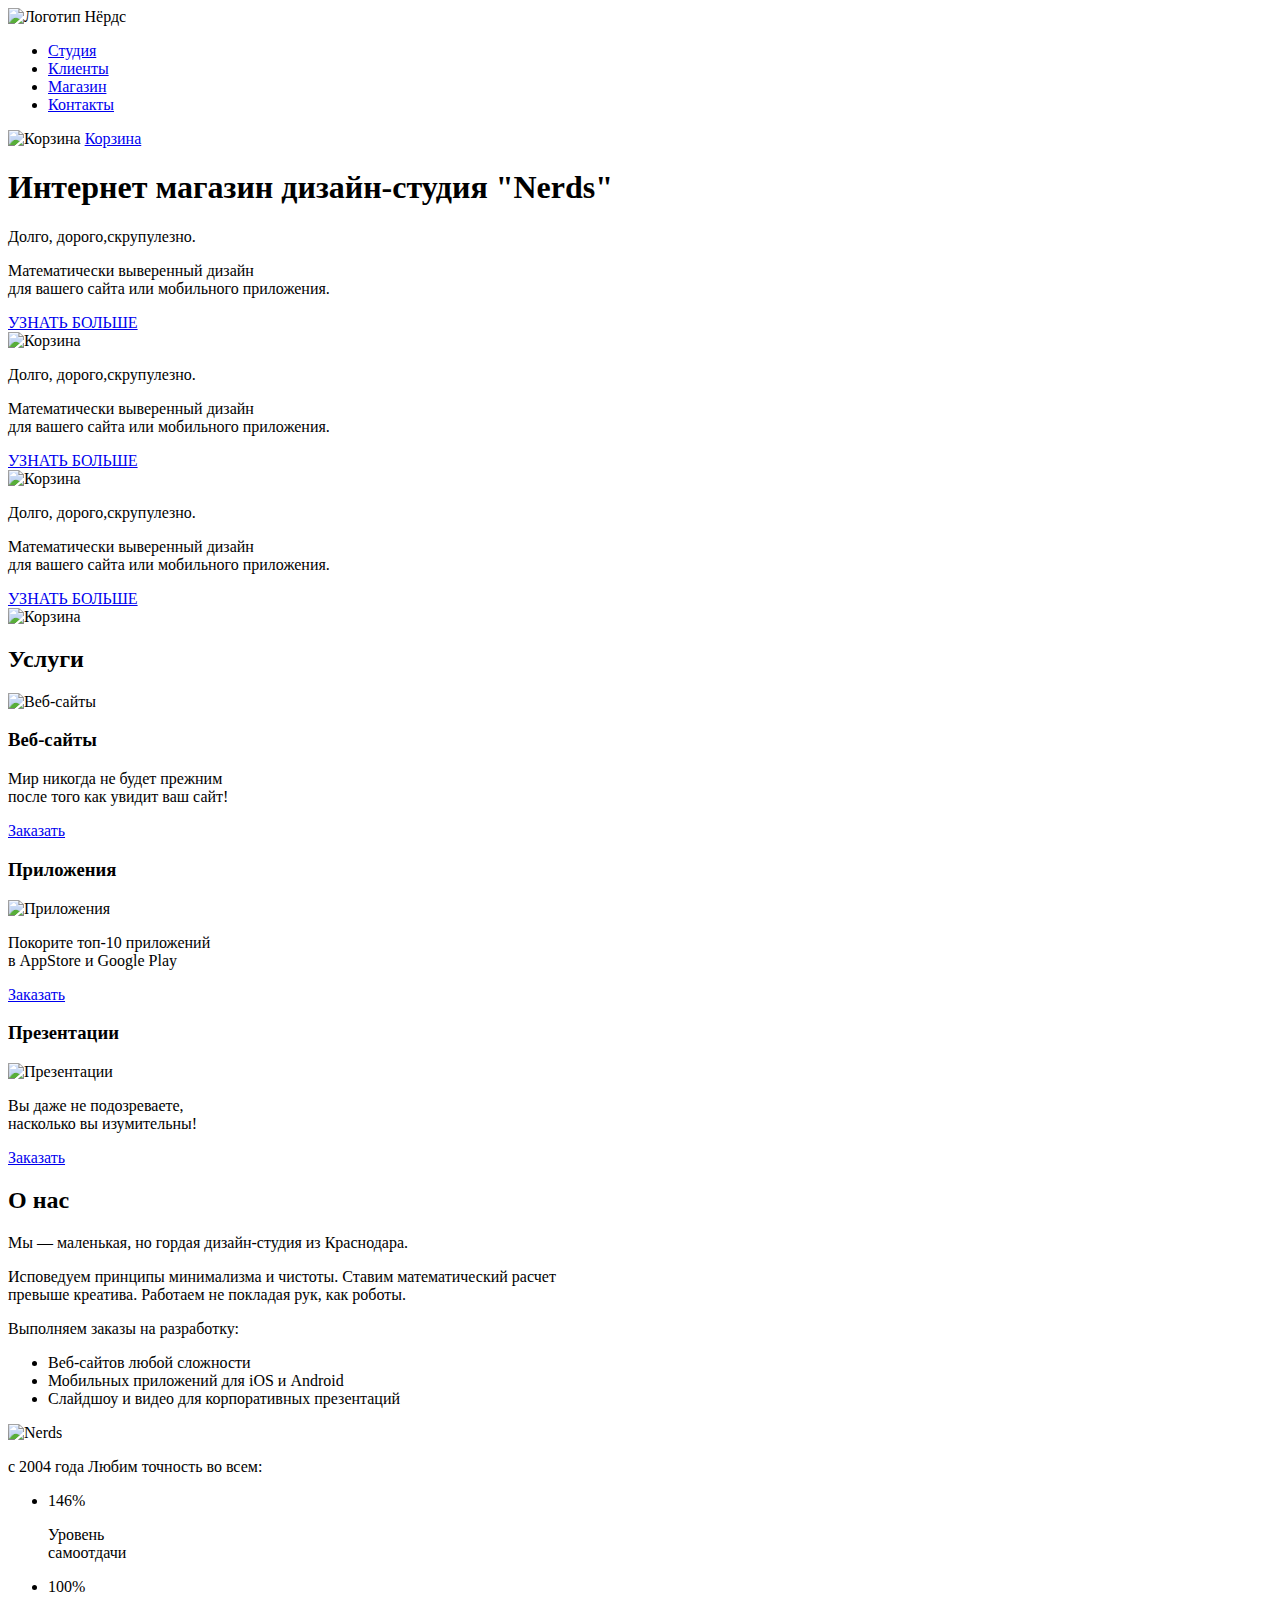
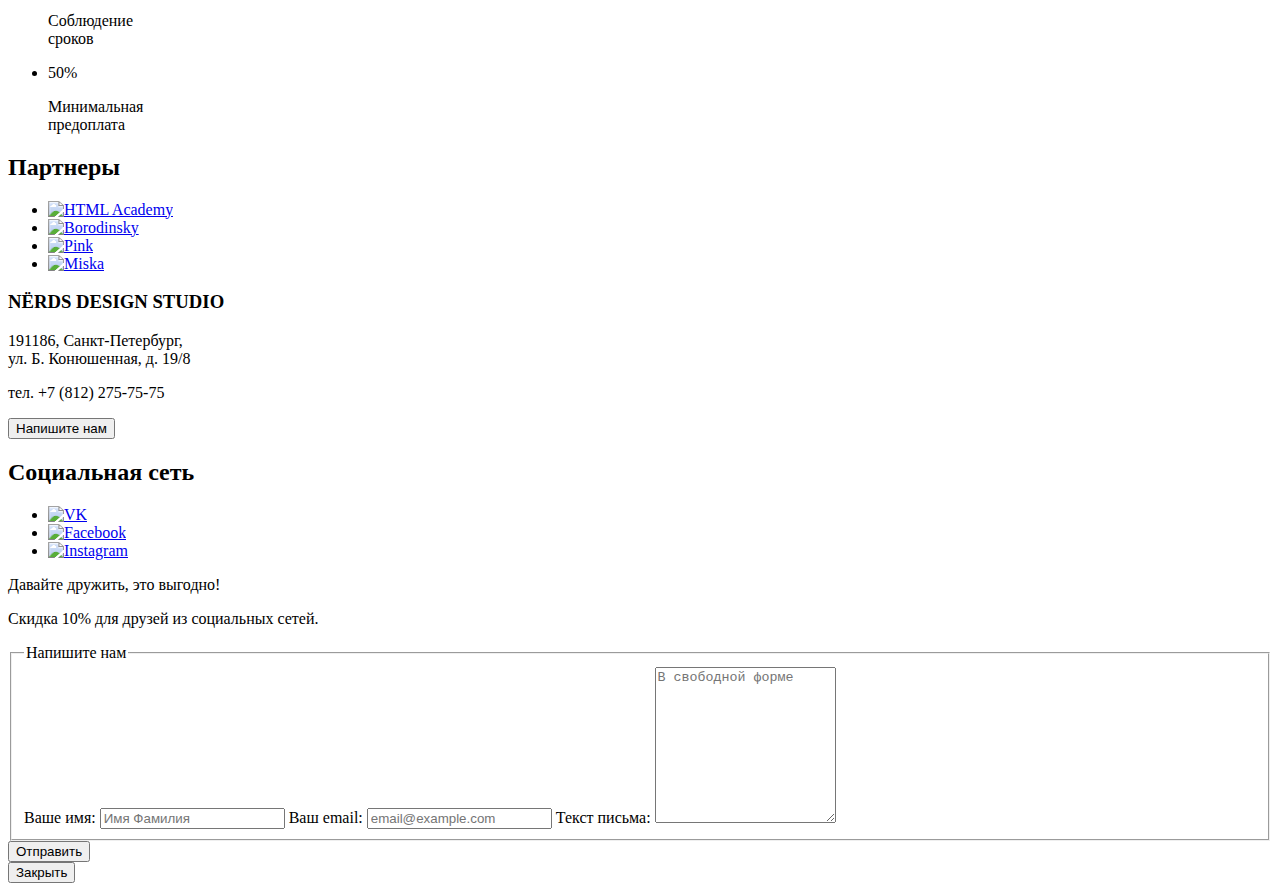
==== index.html @ 69286cb8 "Update index.html" ====
<!DOCTYPE html>
<html lang="ru">
  <head>
    <meta charset="utf-8" />
    <link rel="stylesheet" href="css/normalize.css">
    <link rel="stylesheet" href="css/style.css">
    <link rel="icon" href="favicon.ico">
    <link rel="manifest" href="manifest.webmanifest">
 
    
    <title>HTML Academy: Нёрдс</title>
  </head>
  <body>
    <header class="main-header">
      <nav class="main-header-nav">
        <a class="main-header-logo">
          <img src="img/logo/nerds-logo.svg"  width="160"  height="65"  alt="Логотип Нёрдс" />
        </a>
        <ul class="list-navigation">
          <li class="item-navigation">
            <a  href="#">Студия</a>
          </li>
          <li class="item-navigation">
            <a  href="#">Клиенты</a>
          </li>
          <li class="item-navigation">
            <a  href="catalog.html">Магазин</a>
          </li> 
          <li class="item-navigation">
            <a  href="#">Контакты</a>
          </li>
        </ul>
        <div  class="basket-container">
          <img src="img/icon/cart-icon.svg"   width="15"  height="11"  alt="Корзина" />
          <a href="#" class="link-basket">Корзина</a>
        </div>
      </nav>
    </header>
    <main class="main-container">
      <h1 class="header-hidden">Интернет магазин дизайн-студия "Nerds"</h1>
      <div  class="slideshow-container">
        <div class="slide1">
        <article class="article">
          <p class="text-title">Долго, дорого,скрупулезно.</p>
          <p class="text">
            Математически выверенный дизайн <br />для вашего сайта или мобильного
            приложения.
          </p>
          <a href="#" class="button">УЗНАТЬ БОЛЬШЕ</a>
        </article>
        <div>
          <img src="img/photo/nerds-index-slide1.png"   width="760"  height="431"  alt="Корзина" />
        </div>
      </div>
      <div class="slide2">
        <article class="article">
          <p class="text-title">Долго, дорого,скрупулезно.</p>
          <p class="text">
            Математически выверенный дизайн <br />для вашего сайта или мобильного
            приложения.
          </p>
          <a href="#" class="button">УЗНАТЬ БОЛЬШЕ</a>
        </article>
        <div>
          <img src="img/photo/nerds-index-slide1.png"   width="760"  height="431"  alt="Корзина" />
        </div>
      </div>
      <div class="slide3">
        <article class="article">
          <p class="text-title">Долго, дорого,скрупулезно.</p>
          <p class="text">
            Математически выверенный дизайн <br />для вашего сайта или мобильного
            приложения.
          </p>
          <a href="#" class="button">УЗНАТЬ БОЛЬШЕ</a>
        </article>
        <div>
          <img src="img/photo/nerds-index-slide1.png"   width="760"  height="431"  alt="Корзина" />
        </div>
      </div>
      </div>
  
      <section  class="services-section">
        <h2  class="header-hidden">Услуги</h2>
        <article  class="services-article">
          <img src="img/photo/illustration-1.png"   width="300"  height="146"  alt="Веб-сайты"/>
          <h3  class="services-header">Веб-сайты</h3>
          <p  class="services-slogan">
            Мир никогда не будет прежним <br />
            после того как увидит ваш сайт!
          </p>
          <a  href="#" class="button">Заказать</a>
        </article>
        <article  class="services-article">
          <h3 class="services-header" >Приложения</h3>
          <img src="img/photo/illustration-2.png"   width="300"  height="146"  alt="Приложения"/>
          <p class="services-slogan">
            Покорите топ-10 приложений <br />
            в AppStore и Google Play
          </p>
          <a href="#" class="button">Заказать</a>
        </article>
        <article  class="services-article">
          <h3 class="services-header">Презентации</h3>
          <img src="img/photo/illustration-3.png"   width="300"  height="146"  alt="Презентации"/>
          <p class="services-slogan">
            Вы даже не подозреваете, <br />
            насколько вы изумительны!
          </p>
          <a href="#" class="button">Заказать</a>
        </article>
      </section>

      <section class="benefits-section">
        <h2 class="header-hidden" >О нас</h2>
        <div class="desc-benefits">
          <p class="text">Мы — маленькая, но гордая дизайн-студия из Краснодара.</p>
          <p class="text">
            Исповедуем принципы минимализма и чистоты. Ставим математический
            расчет <br />
            превыше креатива. Работаем не покладая рук, как роботы.
          </p>
        </div>

        <div class="orders">
          <p class="text">Выполняем заказы на разработку:</p>
          <ul class="list-orders">
            <li class="orders-item">Веб-сайтов любой сложности</li>
            <li class="orders-item">Мобильных приложений для iOS и Android</li>
            <li class="orders-item">Слайдшоу и видео для корпоративных презентаций</li>
          </ul>
        </div>

        <div class="container-benefits">
          <img src="img/photo/nerds-illustration1.png"   width="360"  height="208"  alt="Nerds" />
          <p>с 2004 года Любим точность во всем:</p>
          <ul class="list-benefits">
            <li class="benefits-item">
              <p class="percent">146%</p>
              <p class="desc-percent">
                Уровень <br />
                самоотдачи
              </p>
            </li>
            <li  class="benefits-item">
              <p  class="percent">100%</p>
              <p class="desc-percent">
                Соблюдение <br />
                сроков
              </p>
            </li>
            <li  class="benefits-item">
              <p  class="percent">50%</p>
              <p  class="desc-percent">
                Минимальная <br />
                предоплата
              </p>
            </li>
          </ul>
        </div>
      </section>

      <section class="partners-section">
        <h2 class="header-hidden">Партнеры</h2>
        <ul class="partners-list">
          <li class="partners-item">
            <a href="https://htmlacademy.ru/intensive/htmlcss">
              <img
                src="img/logo/Group5.svg"  width="199"  height="68" 
                alt="HTML Academy"
              />
            </a>
          </li>
          <li class="partners-item">
            <a href="https://htmlacademy.ru/intensive/htmlcss">
              <img   src="img/logo/logo-2.svg"  width="209"  height="90"  alt="Borodinsky" />
            </a>
          </li>
          <li class="partners-item"> 
            <a href="https://htmlacademy.ru/intensive/htmlcss">
              <img src="img/logo/logo-3.svg"  width="185"  height="52"  alt="Pink" />
            </a>
          </li>
          <li class="partners-item">
            <a href="https://htmlacademy.ru/intensive/htmlcss">
              <img src="img/logo/logo-4.svg"  width="173"  height="84"  alt="Miska" />
            </a>
          </li>
        </ul>
      </section>
    </main>

    <footer class="main-footer">
      <section class="section-map">
      <article class="address-article">
        <h3 class="address-header">NЁRDS DESIGN STUDIO</h3>
        <p class="address-text">
          191186, Санкт-Петербург,<br />
          ул. Б. Конюшенная, д. 19/8
        </p>
        <p class="contact">тел. +7 (812) 275-75-75</p>
        <button type="button" class="button">Напишите нам</button>
      </article>
    </section>
      <div class="social-container">
        <h2 class="header-hidden">Социальная сеть</h2>
        <ul class="social-list">
          <li class="social-item">
            <a href="https://vk.com/" target="_blank">
              <img src="img/icon/vk-icon.svg"  width="26"  height="15"  alt="VK" />
            </a>
          </li>
          <li class="social-item">
            <a href="https://www.facebook.com/" target="_blank">
              <img src="img/icon/fb-icon.svg"  width="12"  height="22" alt="Facebook" />
            </a>
          </li>
          <li class="social-item">
            <a href="https://www.instagram.com/" target="_blank">
              <img src="img/icon/insta-icon.svg"  width="21"  height="21" alt="Instagram" />
            </a>
          </li>
        </ul>
      </div>
      <div>
        <p class="text">Давайте дружить, это выгодно!</p>
        <p class="text">Скидка 10% для друзей из социальных сетей.</p>
      </div>
    </footer>

    <section class="modal">
    <form class="form-feedback" action="https://echo.htmlacademy.ru/" method="POST"  >
      <fieldset>
        <legend class="legend">Напишите нам</legend>
        <label for="fullname" class="feedback-label">Ваше имя:</label>
        <input
          class="feedback-input"
          type="text"
          name="fullname"
          id="fullname"
          placeholder="Имя Фамилия"
        />
        <label for="email" class="feedback-label">Ваш email:</label>
        <input
          class="feedback-input"
          type="text"
          name="email"
          id="email"
          placeholder="email@example.com "
        />
        <label for="message" class="feedback-label">Текст письма:</label>
        <textarea
          name="message"
          rows="10"
          id="message"
          placeholder="В свободной форме"
        ></textarea>
      </fieldset>
      <button type="submit" class="button">Отправить</button>
    </form>
    <button type="button" class="modal-close">Закрыть</button>
  </section>
  
  </body>
</html>
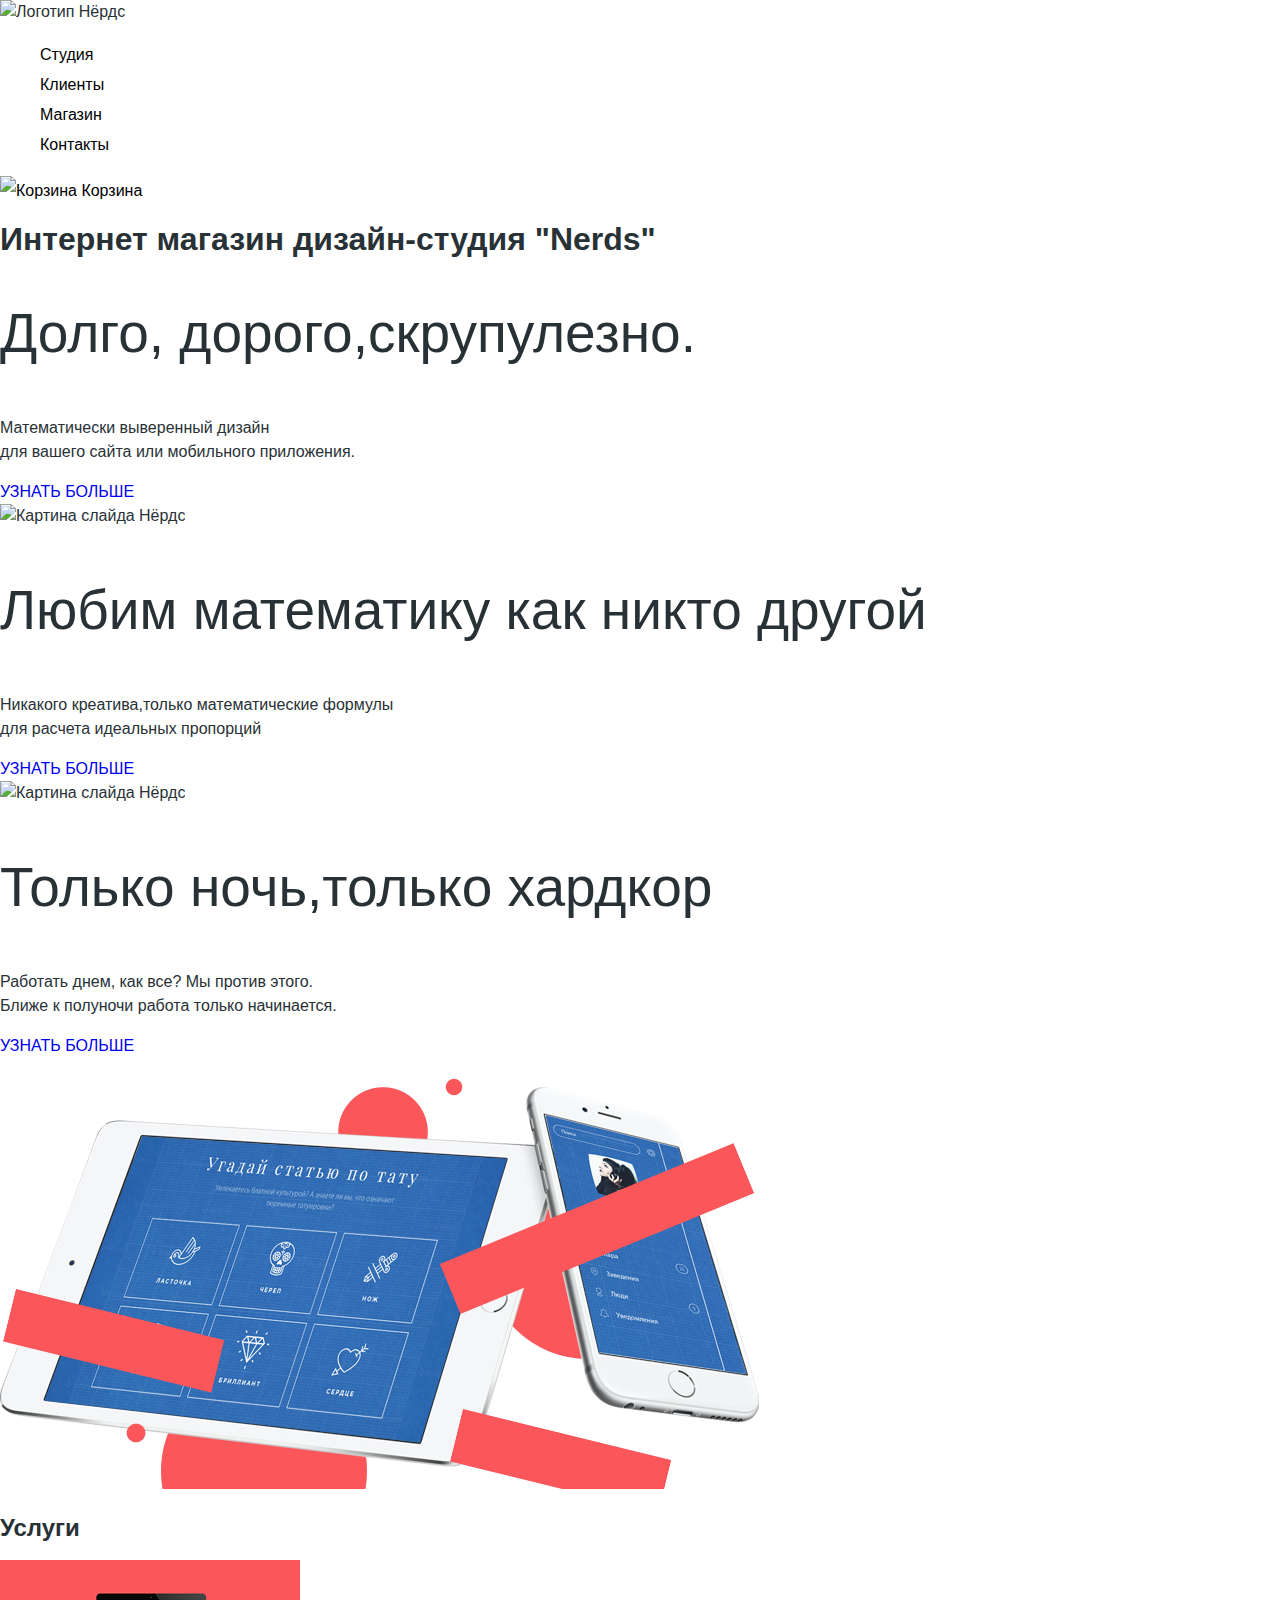
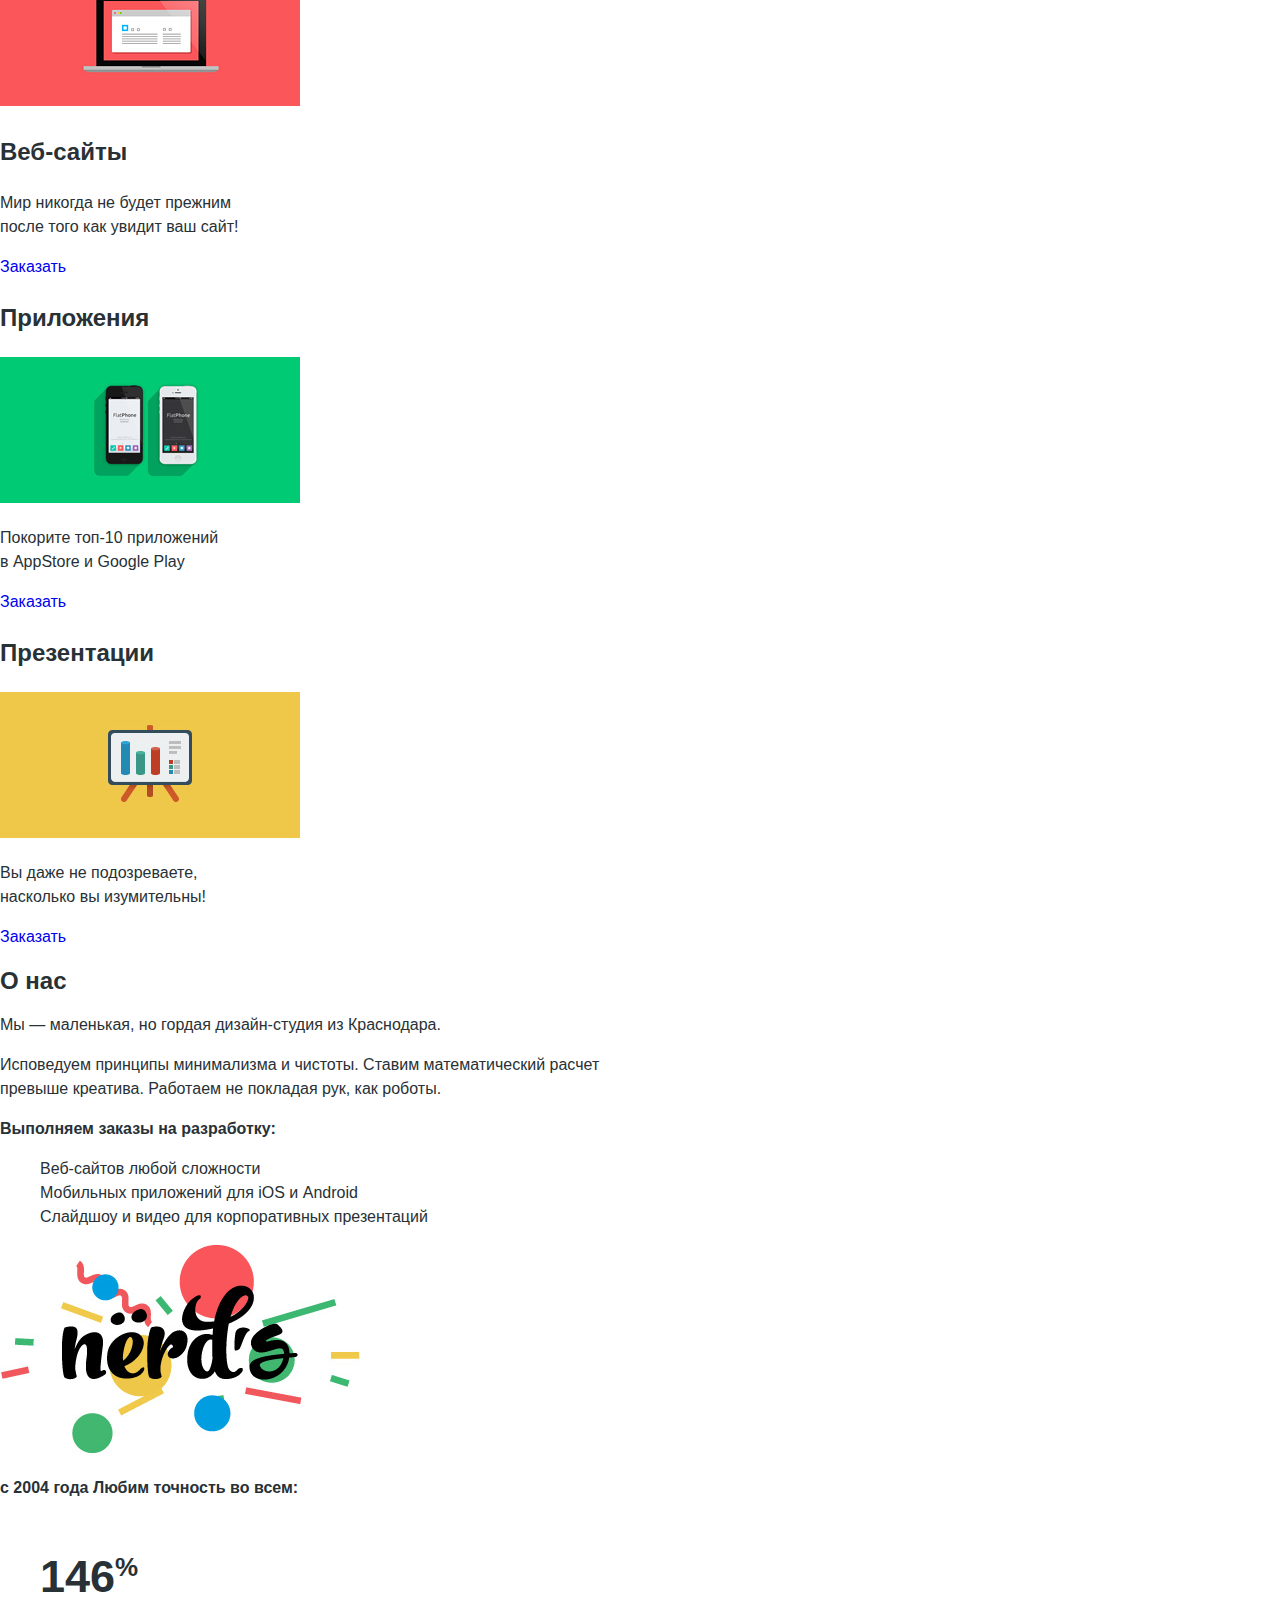
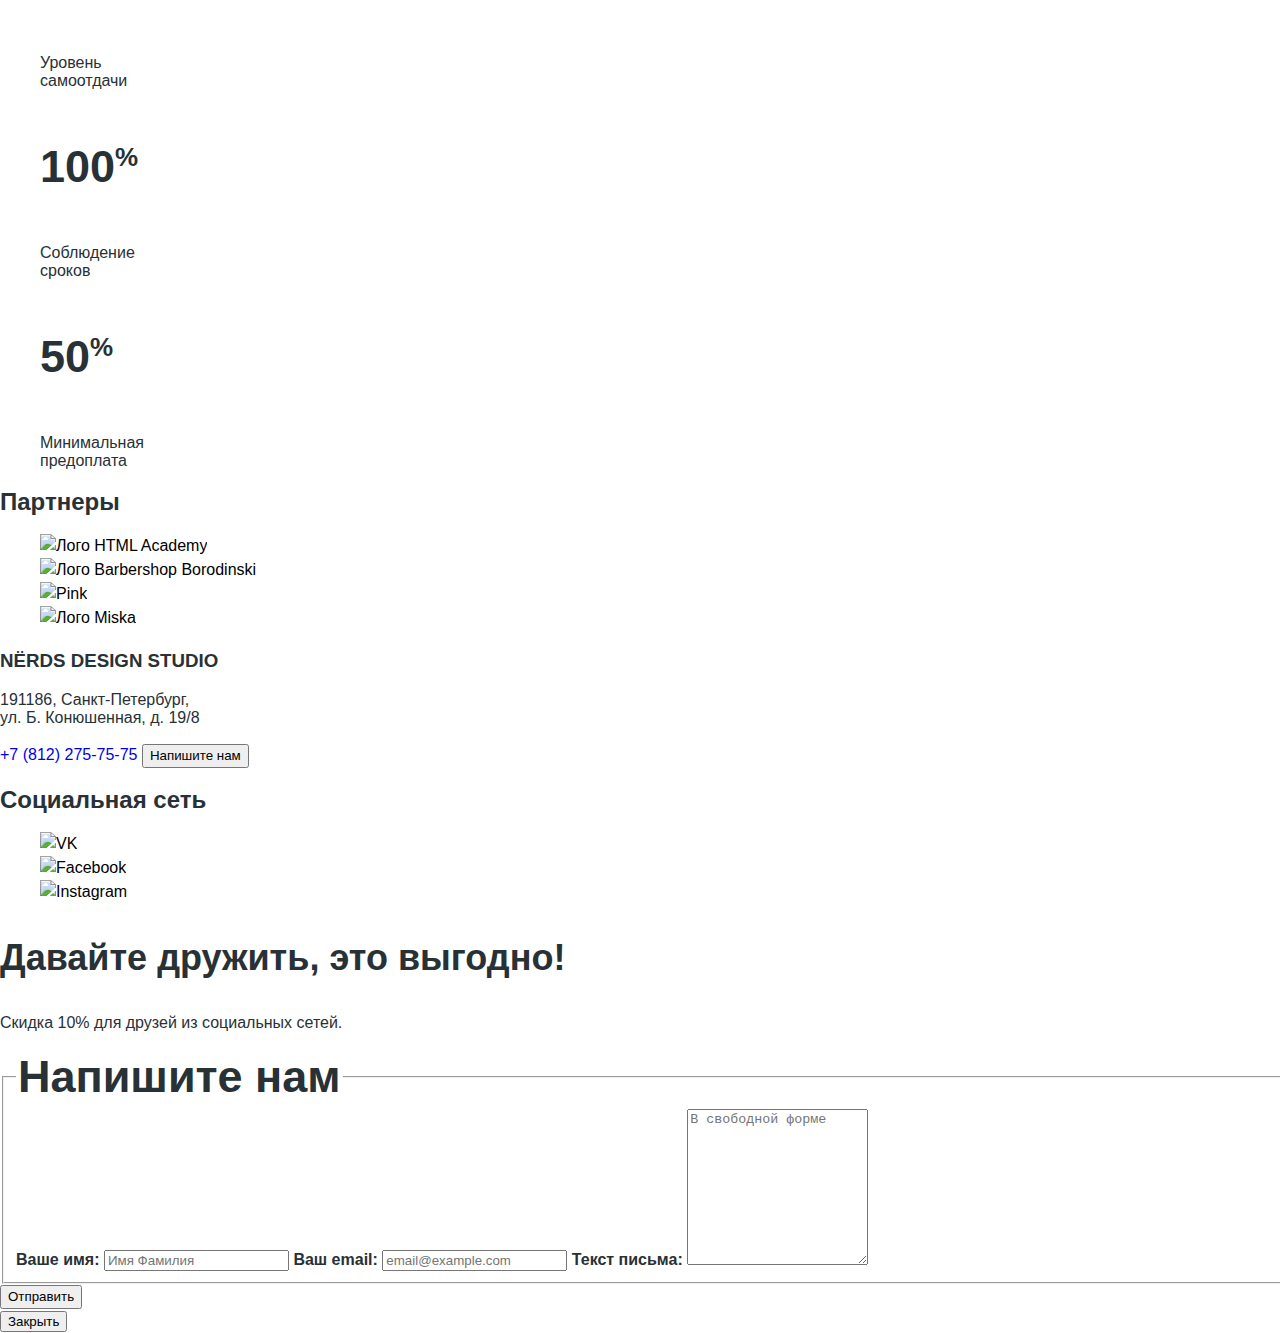
==== commit 3fd6757e: "Graphics of all page" ====
--- a/index.html
+++ b/index.html
@@ -1,120 +1,161 @@
 <!DOCTYPE html>
-<html lang="ru">
+<html class="page" lang="ru">
   <head>
     <meta charset="utf-8" />
-    <link rel="stylesheet" href="css/normalize.css">
-    <link rel="stylesheet" href="css/style.css">
-    <link rel="icon" href="favicon.ico">
-    <link rel="manifest" href="manifest.webmanifest">
- 
-    
+    <link rel="stylesheet" href="css/normalize.css" />
+    <link rel="stylesheet" href="css/style.css" />
+    <link rel="icon" href="favicon.ico" />
+    <link rel="manifest" href="manifest.webmanifest" />
     <title>HTML Academy: Нёрдс</title>
   </head>
-  <body>
+  <body class="page-body">
     <header class="main-header">
       <nav class="main-header-nav">
         <a class="main-header-logo">
-          <img src="img/logo/nerds-logo.svg"  width="160"  height="65"  alt="Логотип Нёрдс" />
+          <img
+            src="img/logo/nerds-logo.svg"
+            width="160"
+            height="65"
+            alt="Логотип Нёрдс"
+          />
         </a>
         <ul class="list-navigation">
           <li class="item-navigation">
-            <a  href="#">Студия</a>
+            <a href="#">Студия</a>
           </li>
           <li class="item-navigation">
-            <a  href="#">Клиенты</a>
+            <a href="#">Клиенты</a>
           </li>
           <li class="item-navigation">
-            <a  href="catalog.html">Магазин</a>
-          </li> 
+            <a href="catalog.html">Магазин</a>
+          </li>
           <li class="item-navigation">
-            <a  href="#">Контакты</a>
+            <a href="#">Контакты</a>
           </li>
         </ul>
-        <div  class="basket-container">
-          <img src="img/icon/cart-icon.svg"   width="15"  height="11"  alt="Корзина" />
-          <a href="#" class="link-basket">Корзина</a>
-        </div>
+
+        <a class="link-cart" href="#">
+          <img
+            src="img/icon/cart-icon.svg"
+            width="15"
+            height="11"
+            alt="Корзина"
+          />
+          Корзина
+        </a>
       </nav>
     </header>
     <main class="main-container">
-      <h1 class="header-hidden">Интернет магазин дизайн-студия "Nerds"</h1>
-      <div  class="slideshow-container">
-        <div class="slide1">
-        <article class="article">
-          <p class="text-title">Долго, дорого,скрупулезно.</p>
-          <p class="text">
-            Математически выверенный дизайн <br />для вашего сайта или мобильного
-            приложения.
-          </p>
-          <a href="#" class="button">УЗНАТЬ БОЛЬШЕ</a>
-        </article>
-        <div>
-          <img src="img/photo/nerds-index-slide1.png"   width="760"  height="431"  alt="Корзина" />
+      <h1 class="visually-hidden">Интернет магазин дизайн-студия "Nerds"</h1>
+      <div class="slideshow-container">
+        <div class="slide-one">
+          <article class="article">
+            <p class="slide-slogan">Долго, дорого,скрупулезно.</p>
+            <p class="text">
+              Математически выверенный дизайн <br />для вашего сайта или
+              мобильного приложения.
+            </p>
+            <a class="button" href="#">УЗНАТЬ БОЛЬШЕ</a>
+          </article>
+          <div>
+            <img
+              src="img/photo/nerds-index-slide1.png"
+              width="760"
+              height="431"
+              alt="Картина слайда Нёрдс"
+            />
+          </div>
+        </div>
+        <div class="slide-two">
+          <article class="article">
+            <p class="slide-slogan">Любим математику как никто другой</p>
+            <p class="text">
+              Никакого креатива,только математические формулы <br />
+              для расчета идеальных пропорций
+            </p>
+            <a class="button" href="#">УЗНАТЬ БОЛЬШЕ</a>
+          </article>
+          <div>
+            <img
+              src="img/photo/nerds-index-slide2.png"
+              width="760"
+              height="431"
+              alt="Картина слайда Нёрдс"
+            />
+          </div>
+        </div>
+        <div class="slide-three">
+          <article class="article">
+            <p class="slide-slogan">Только ночь,только хардкор</p>
+            <p class="text">
+              Работать днем, как все? Мы против этого.<br />
+              Ближе к полуночи работа только начинается.
+            </p>
+            <a href="#" class="button">УЗНАТЬ БОЛЬШЕ</a>
+          </article>
+          <div>
+            <img
+              src="img/photo/nerds-index-slide3.png"
+              width="760"
+              height="431"
+              alt="Картина слайда Нёрдс"
+            />
+          </div>
         </div>
       </div>
-      <div class="slide2">
-        <article class="article">
-          <p class="text-title">Долго, дорого,скрупулезно.</p>
-          <p class="text">
-            Математически выверенный дизайн <br />для вашего сайта или мобильного
-            приложения.
-          </p>
-          <a href="#" class="button">УЗНАТЬ БОЛЬШЕ</a>
-        </article>
-        <div>
-          <img src="img/photo/nerds-index-slide1.png"   width="760"  height="431"  alt="Корзина" />
-        </div>
-      </div>
-      <div class="slide3">
-        <article class="article">
-          <p class="text-title">Долго, дорого,скрупулезно.</p>
-          <p class="text">
-            Математически выверенный дизайн <br />для вашего сайта или мобильного
-            приложения.
-          </p>
-          <a href="#" class="button">УЗНАТЬ БОЛЬШЕ</a>
-        </article>
-        <div>
-          <img src="img/photo/nerds-index-slide1.png"   width="760"  height="431"  alt="Корзина" />
-        </div>
-      </div>
-      </div>
-  
-      <section  class="services-section">
-        <h2  class="header-hidden">Услуги</h2>
-        <article  class="services-article">
-          <img src="img/photo/illustration-1.png"   width="300"  height="146"  alt="Веб-сайты"/>
-          <h3  class="services-header">Веб-сайты</h3>
-          <p  class="services-slogan">
+
+      <section class="services-section">
+        <h2 class="visually-hidden">Услуги</h2>
+        <article class="services-article">
+          <img
+            src="img/photo/web-site.png"
+            width="300"
+            height="146"
+            alt="Веб-сайты"
+          />
+          <h3 class="services-header">Веб-сайты</h3>
+          <p class="services-slogan">
             Мир никогда не будет прежним <br />
             после того как увидит ваш сайт!
           </p>
-          <a  href="#" class="button">Заказать</a>
+          <a class="button" href="#">Заказать</a>
         </article>
-        <article  class="services-article">
-          <h3 class="services-header" >Приложения</h3>
-          <img src="img/photo/illustration-2.png"   width="300"  height="146"  alt="Приложения"/>
+        <article class="services-article">
+          <h3 class="services-header">Приложения</h3>
+          <img
+            src="img/photo/mobile-app.png"
+            width="300"
+            height="146"
+            alt="Приложения"
+          />
           <p class="services-slogan">
             Покорите топ-10 приложений <br />
             в AppStore и Google Play
           </p>
-          <a href="#" class="button">Заказать</a>
+          <a class="button" href="#">Заказать</a>
         </article>
-        <article  class="services-article">
+        <article class="services-article">
           <h3 class="services-header">Презентации</h3>
-          <img src="img/photo/illustration-3.png"   width="300"  height="146"  alt="Презентации"/>
+          <img
+            src="img/photo/presentation.png"
+            width="300"
+            height="146"
+            alt="Презентации"
+          />
           <p class="services-slogan">
             Вы даже не подозреваете, <br />
             насколько вы изумительны!
           </p>
-          <a href="#" class="button">Заказать</a>
+          <a class="button" href="#">Заказать</a>
         </article>
       </section>
 
       <section class="benefits-section">
-        <h2 class="header-hidden" >О нас</h2>
+        <h2 class="visually-hidden">О нас</h2>
         <div class="desc-benefits">
-          <p class="text">Мы — маленькая, но гордая дизайн-студия из Краснодара.</p>
+          <p class="text">
+            Мы — маленькая, но гордая дизайн-студия из Краснодара.
+          </p>
           <p class="text">
             Исповедуем принципы минимализма и чистоты. Ставим математический
             расчет <br />
@@ -123,35 +164,42 @@
         </div>
 
         <div class="orders">
-          <p class="text">Выполняем заказы на разработку:</p>
+          <p class="orders-text">Выполняем заказы на разработку:</p>
           <ul class="list-orders">
-            <li class="orders-item">Веб-сайтов любой сложности</li>
-            <li class="orders-item">Мобильных приложений для iOS и Android</li>
-            <li class="orders-item">Слайдшоу и видео для корпоративных презентаций</li>
+            <li class="item-order">Веб-сайтов любой сложности</li>
+            <li class="item-order">Мобильных приложений для iOS и Android</li>
+            <li class="item-order">
+              Слайдшоу и видео для корпоративных презентаций
+            </li>
           </ul>
         </div>
 
         <div class="container-benefits">
-          <img src="img/photo/nerds-illustration1.png"   width="360"  height="208"  alt="Nerds" />
-          <p>с 2004 года Любим точность во всем:</p>
+          <img
+            src="img/photo/img-nerds.png"
+            width="360"
+            height="208"
+            alt="Картина Нёрдс"
+          />
+          <p class="benefits-text">с 2004 года Любим точность во всем:</p>
           <ul class="list-benefits">
-            <li class="benefits-item">
-              <p class="percent">146%</p>
+            <li class="item-benefit">
+              <p class="percent">146<sup class="percent-symbol">%</sup></p>
               <p class="desc-percent">
                 Уровень <br />
                 самоотдачи
               </p>
             </li>
-            <li  class="benefits-item">
-              <p  class="percent">100%</p>
+            <li class="item-benefit">
+              <p class="percent">100<sup class="percent-symbol">%</sup></p>
               <p class="desc-percent">
                 Соблюдение <br />
                 сроков
               </p>
             </li>
-            <li  class="benefits-item">
-              <p  class="percent">50%</p>
-              <p  class="desc-percent">
+            <li class="item-benefit">
+              <p class="percent">50<sup class="percent-symbol">%</sup></p>
+              <p class="desc-percent">
                 Минимальная <br />
                 предоплата
               </p>
@@ -161,29 +209,46 @@
       </section>
 
       <section class="partners-section">
-        <h2 class="header-hidden">Партнеры</h2>
-        <ul class="partners-list">
-          <li class="partners-item">
+        <h2 class="visually-hidden">Партнеры</h2>
+        <ul class="list-partners">
+          <li class="item-partner">
             <a href="https://htmlacademy.ru/intensive/htmlcss">
               <img
-                src="img/logo/Group5.svg"  width="199"  height="68" 
-                alt="HTML Academy"
-              />
-            </a>
-          </li>
-          <li class="partners-item">
-            <a href="https://htmlacademy.ru/intensive/htmlcss">
-              <img   src="img/logo/logo-2.svg"  width="209"  height="90"  alt="Borodinsky" />
-            </a>
-          </li>
-          <li class="partners-item"> 
-            <a href="https://htmlacademy.ru/intensive/htmlcss">
-              <img src="img/logo/logo-3.svg"  width="185"  height="52"  alt="Pink" />
-            </a>
-          </li>
-          <li class="partners-item">
-            <a href="https://htmlacademy.ru/intensive/htmlcss">
-              <img src="img/logo/logo-4.svg"  width="173"  height="84"  alt="Miska" />
+                src="img/logo/logo-html-academy"
+                width="199"
+                height="78"
+                alt="Лого HTML Academy"
+              />
+            </a>
+          </li>
+          <li class="item-partner">
+            <a>
+              <img
+                src="img/logo/logo-barbershop"
+                width="209"
+                height="90"
+                alt="Лого Barbershop Borodinski"
+              />
+            </a>
+          </li>
+          <li class="item-partner">
+            <a>
+              <img
+                src="img/logo/logo-pink"
+                width="185"
+                height="52"
+                alt="Pink"
+              />
+            </a>
+          </li>
+          <li class="item-partner">
+            <a>
+              <img
+                src="img/logo/logo-mishka"
+                width="173"
+                height="84"
+                alt="Лого Miska"
+              />
             </a>
           </li>
         </ul>
@@ -192,74 +257,88 @@
 
     <footer class="main-footer">
       <section class="section-map">
-      <article class="address-article">
-        <h3 class="address-header">NЁRDS DESIGN STUDIO</h3>
-        <p class="address-text">
-          191186, Санкт-Петербург,<br />
-          ул. Б. Конюшенная, д. 19/8
-        </p>
-        <p class="contact">тел. +7 (812) 275-75-75</p>
-        <button type="button" class="button">Напишите нам</button>
-      </article>
-    </section>
+        <!-- <img src="" alt="Карта офиса по адресу улица Б. Конюшенная, д. 19/8" /> -->
+        <article class="address-article">
+          <h3 class="address-header">NЁRDS DESIGN STUDIO</h3>
+          <p class="address-text">
+            191186, Санкт-Петербург,<br />
+            ул. Б. Конюшенная, д. 19/8
+          </p>
+          <a href="tel:+78122757575">+7 (812) 275-75-75</a>
+          <button class="button" type="button">Напишите нам</button>
+        </article>
+      </section>
       <div class="social-container">
-        <h2 class="header-hidden">Социальная сеть</h2>
-        <ul class="social-list">
-          <li class="social-item">
+        <h2 class="visually-hidden">Социальная сеть</h2>
+        <ul class="list-social">
+          <li class="item-social">
             <a href="https://vk.com/" target="_blank">
-              <img src="img/icon/vk-icon.svg"  width="26"  height="15"  alt="VK" />
-            </a>
-          </li>
-          <li class="social-item">
+              <img src="img/icon/vk-icon.svg" width="26" height="15" alt="VK" />
+            </a>
+          </li>
+          <li class="item-social">
             <a href="https://www.facebook.com/" target="_blank">
-              <img src="img/icon/fb-icon.svg"  width="12"  height="22" alt="Facebook" />
-            </a>
-          </li>
-          <li class="social-item">
+              <img
+                src="img/icon/fb-icon.svg"
+                width="12"
+                height="22"
+                alt="Facebook"
+              />
+            </a>
+          </li>
+          <li class="item-social">
             <a href="https://www.instagram.com/" target="_blank">
-              <img src="img/icon/insta-icon.svg"  width="21"  height="21" alt="Instagram" />
+              <img
+                src="img/icon/insta-icon.svg"
+                width="21"
+                height="21"
+                alt="Instagram"
+              />
             </a>
           </li>
         </ul>
       </div>
       <div>
-        <p class="text">Давайте дружить, это выгодно!</p>
-        <p class="text">Скидка 10% для друзей из социальных сетей.</p>
+        <p class="footer-slogan">Давайте дружить, это выгодно!</p>
+        <p class="footer-text">Скидка 10% для друзей из социальных сетей.</p>
       </div>
     </footer>
 
     <section class="modal">
-    <form class="form-feedback" action="https://echo.htmlacademy.ru/" method="POST"  >
-      <fieldset>
-        <legend class="legend">Напишите нам</legend>
-        <label for="fullname" class="feedback-label">Ваше имя:</label>
-        <input
-          class="feedback-input"
-          type="text"
-          name="fullname"
-          id="fullname"
-          placeholder="Имя Фамилия"
-        />
-        <label for="email" class="feedback-label">Ваш email:</label>
-        <input
-          class="feedback-input"
-          type="text"
-          name="email"
-          id="email"
-          placeholder="email@example.com "
-        />
-        <label for="message" class="feedback-label">Текст письма:</label>
-        <textarea
-          name="message"
-          rows="10"
-          id="message"
-          placeholder="В свободной форме"
-        ></textarea>
-      </fieldset>
-      <button type="submit" class="button">Отправить</button>
-    </form>
-    <button type="button" class="modal-close">Закрыть</button>
-  </section>
-  
+      <form
+        class="form-feedback"
+        action="https://echo.htmlacademy.ru/"
+        method="POST"
+      >
+        <fieldset>
+          <legend class="feedback-legend">Напишите нам</legend>
+          <label class="feedback-label" for="fullname">Ваше имя:</label>
+          <input
+            class="feedback-input"
+            type="text"
+            name="fullname"
+            id="fullname"
+            placeholder="Имя Фамилия"
+          >
+          <label class="feedback-label" for="email">Ваш email:</label>
+          <input
+            class="feedback-input"
+            type="email"
+            name="email"
+            id="email"
+            placeholder="email@example.com"
+          >
+          <label class="feedback-label" for="message">Текст письма:</label>
+          <textarea
+            name="message"
+            rows="10"
+            id="message"
+            placeholder="В свободной форме"
+          ></textarea>
+        </fieldset>
+        <button class="button" type="submit">Отправить</button>
+      </form>
+      <button class="modal-close" type="button">Закрыть</button>
+    </section>
   </body>
 </html>
--- a/css/style.css
+++ b/css/style.css
@@ -0,0 +1,156 @@
+@font-face {
+font-family: "Roboto";
+src:local("Roboto"), url("../fonts/roboto.woff2") format("woff2"),
+     url("../fonts/roboto.woff") format("woff");
+font-weight: 400;
+font-style: normal;
+}
+
+@font-face {
+font-family: "Roboto";
+src:local("Roboto"), url("../fonts/robotobold.woff2") format("woff2"),
+    url("../fonts/robotobold.woff") format("woff");
+font-weight: 700;
+font-style: normal;
+}
+
+/* Variables */
+
+:root {
+  --basic-black: #000000;
+  --basic-extra: #283136;
+  --basic-white: #ffffff;
+  --basic-light-gray: #eeeeee;
+  --basic-button: #fb565a;
+  --basic-button-mobile-app: #00ca74;
+  --basic-button-mobile-app-hover: #00bc6c;
+  --basic-button-mobile-app-click: #00aa62;
+  --basic-button-presentation: #efc849;
+  --basic-button-presentation-hover: #efc849;
+  --basic-button-presentation-click: #e5a722;
+  --basic-active-template: #4d4d4d;
+  --basic-button-hover: #e74246;
+  --basic-button-click: #d7373b;
+  --basic-nav-link-hover: #fb565a;
+}
+
+.page-body {
+  min-width: 1440px;
+  margin: 0px;
+  padding: 0px;
+  font-family: "Roboto", Arial, sans-serif;
+  font-size: 16px;
+  line-height: 24px;
+  font-weight: 400;
+  color: var(--basic-extra);
+  background-color: var(--basic-white);
+}
+
+img {
+  max-width: 100%;
+  height: auto;
+}
+
+a {
+  text-decoration: none;
+}
+
+ul {
+  list-style: none;
+}
+
+li > a {
+  list-style: none;
+  color: var(--basic-black);
+}
+
+.link-cart,
+.list-navigation a {
+  color: var(--basic-black);
+  line-height: 30px;
+  font-weight: 500;
+}
+
+.address-text,
+.desc-percent {
+  line-height: 18px;
+}
+
+.percent {
+  font-size: 45px;
+  line-height: 64px;
+  font-weight: 700;
+}
+
+.percent-symbol {
+  font-size: 26px;
+  line-height: 40px;
+  font-weight: 700;
+}
+
+.filter-label {
+  line-height: 20px;
+}
+
+.list-sort-filter {
+  list-style: none;
+  font-size: 14px;
+  line-height: 18px;
+}
+
+.catalog-title,
+.slide-slogan {
+  font-size: 55px;
+  line-height: 55px;
+  font-weight: 500;
+}
+
+.title {
+  font-size: 18px;
+  line-height: 30px;
+  font-weight: 700;
+}
+
+.services-header {
+  font-size: 24px;
+  line-height: 30px;
+  font-weight: 700;
+}
+
+.pagination-number,
+.address-text,
+.feedback-label,
+.button {
+  line-height: 18px;
+}
+
+.footer-slogan {
+  font-size: 36px;
+  line-height: 36px;
+  font-weight: 700;
+}
+
+.filter-label,
+.footer-text {
+  line-height: 22px;
+}
+
+.pagination {
+  line-height: 18px;
+}
+
+.orders-text,
+.benefits-text {
+  font-weight: 700;
+}
+
+.feedback-legend {
+  font-size: 45px;
+  line-height: 53px;
+  font-weight: 700;
+}
+
+.feedback-label {
+  line-height: 18px;
+  font-weight: 700;
+}
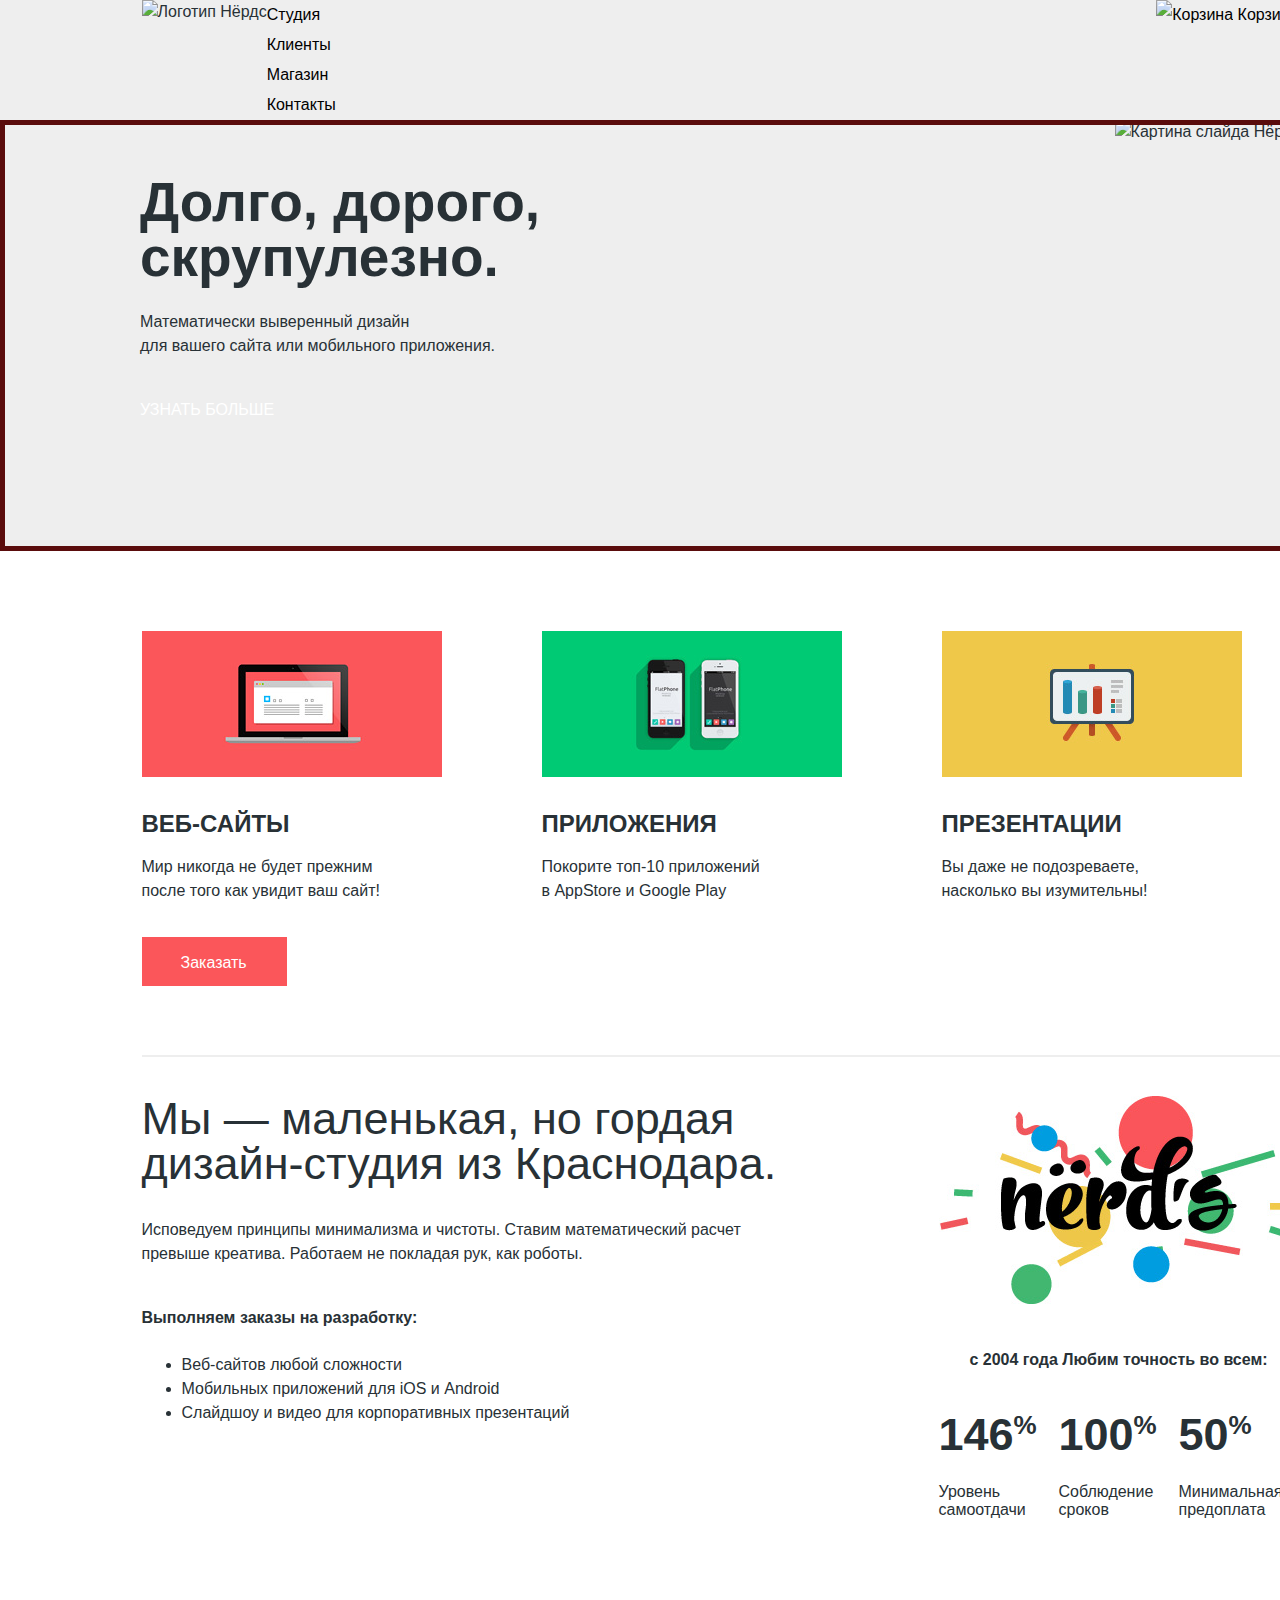
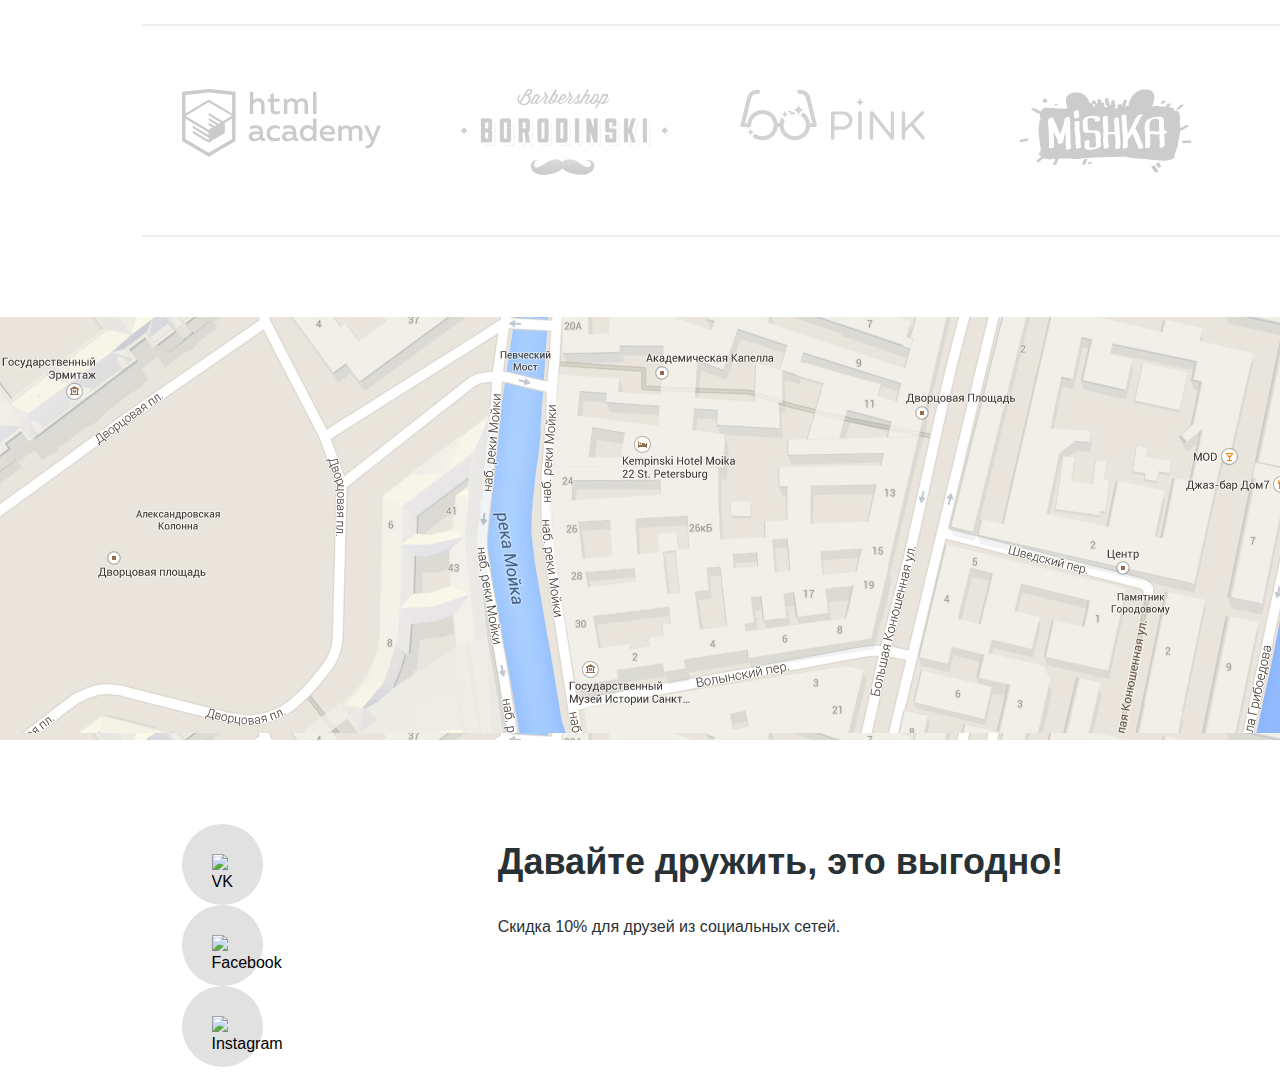
==== commit 860bfac4: "Сетка" ====
--- a/index.html
+++ b/index.html
@@ -1,72 +1,60 @@
 <!DOCTYPE html>
 <html class="page" lang="ru">
-  <head>
-    <meta charset="utf-8" />
-    <link rel="stylesheet" href="css/normalize.css" />
-    <link rel="stylesheet" href="css/style.css" />
-    <link rel="icon" href="favicon.ico" />
-    <link rel="manifest" href="manifest.webmanifest" />
-    <title>HTML Academy: Нёрдс</title>
-  </head>
-  <body class="page-body">
-    <header class="main-header">
-      <nav class="main-header-nav">
-        <a class="main-header-logo">
-          <img
-            src="img/logo/nerds-logo.svg"
-            width="160"
-            height="65"
-            alt="Логотип Нёрдс"
-          />
-        </a>
-        <ul class="list-navigation">
-          <li class="item-navigation">
-            <a href="#">Студия</a>
-          </li>
-          <li class="item-navigation">
-            <a href="#">Клиенты</a>
-          </li>
-          <li class="item-navigation">
-            <a href="catalog.html">Магазин</a>
-          </li>
-          <li class="item-navigation">
-            <a href="#">Контакты</a>
-          </li>
-        </ul>
-
-        <a class="link-cart" href="#">
-          <img
-            src="img/icon/cart-icon.svg"
-            width="15"
-            height="11"
-            alt="Корзина"
-          />
-          Корзина
-        </a>
-      </nav>
-    </header>
-    <main class="main-container">
-      <h1 class="visually-hidden">Интернет магазин дизайн-студия "Nerds"</h1>
+
+<head>
+  <meta charset="utf-8" />
+  <link rel="stylesheet" href="css/normalize.css" />
+  <link rel="stylesheet" href="css/style.css" />
+  <link rel="icon" href="favicon.ico" />
+  <link rel="manifest" href="manifest.webmanifest" />
+  <title>HTML Academy: Нёрдс</title>
+</head>
+
+<body class="page-body">
+  <header class="main-header">
+    <nav class="main-header-nav">
+      <a class="main-header-logo">
+        <img src="img/logo/nerds-logo.svg" width="160" height="65" alt="Логотип Нёрдс" />
+      </a>
+      <ul class="list-navigation">
+        <li class="item-navigation">
+          <a href="#">Студия</a>
+        </li>
+        <li class="item-navigation">
+          <a href="#">Клиенты</a>
+        </li>
+        <li class="item-navigation">
+          <a href="catalog.html">Магазин</a>
+        </li>
+        <li class="item-navigation">
+          <a href="#">Контакты</a>
+        </li>
+      </ul>
+
+      <a class="link-cart" href="#">
+        <img src="img/icon/cart-icon.svg" width="15" height="11" alt="Корзина" />
+        Корзина
+      </a>
+    </nav>
+  </header>
+  <main>
+    <!-- <h1 class="visually-hidden">Интернет магазин дизайн-студия "Nerds"</h1> -->
+    <div class="slideshow">
       <div class="slideshow-container">
-        <div class="slide-one">
+        <div class="slide slide-one">
           <article class="article">
-            <p class="slide-slogan">Долго, дорого,скрупулезно.</p>
+            <p class="slide-slogan">Долго, дорого,<br />скрупулезно.</p>
             <p class="text">
               Математически выверенный дизайн <br />для вашего сайта или
               мобильного приложения.
             </p>
             <a class="button" href="#">УЗНАТЬ БОЛЬШЕ</a>
           </article>
-          <div>
-            <img
-              src="img/photo/nerds-index-slide1.png"
-              width="760"
-              height="431"
-              alt="Картина слайда Нёрдс"
-            />
+          <div class="slide-photo">
+            <img src="img/photo/nerds-index-slide1.png" width="760" height="431" alt="Картина слайда Нёрдс" />
           </div>
         </div>
-        <div class="slide-two">
+        <!-- <div class="slide slide-two">
           <article class="article">
             <p class="slide-slogan">Любим математику как никто другой</p>
             <p class="text">
@@ -80,11 +68,11 @@
               src="img/photo/nerds-index-slide2.png"
               width="760"
               height="431"
-              alt="Картина слайда Нёрдс"
+              alt="Картина второго слайда Нёрдс"
             />
           </div>
         </div>
-        <div class="slide-three">
+        <div class="slide slide-three">
           <article class="article">
             <p class="slide-slogan">Только ночь,только хардкор</p>
             <p class="text">
@@ -101,47 +89,35 @@
               alt="Картина слайда Нёрдс"
             />
           </div>
-        </div>
+        </div> -->
       </div>
-
+    </div>
+
+    <div class="container">
       <section class="services-section">
-        <h2 class="visually-hidden">Услуги</h2>
-        <article class="services-article">
-          <img
-            src="img/photo/web-site.png"
-            width="300"
-            height="146"
-            alt="Веб-сайты"
-          />
+        <!-- <h2 class="visually-hidden">Услуги</h2> -->
+        <article class="services-article article-one">
+          <img src="img/photo/web-site.png" width="350" height="146" alt="Веб-сайты" />
           <h3 class="services-header">Веб-сайты</h3>
           <p class="services-slogan">
             Мир никогда не будет прежним <br />
             после того как увидит ваш сайт!
           </p>
+
+          <a class="button but-services" href="#">Заказать</a>
+        </article>
+        <article class="services-article">
+          <img src="img/photo/mobile-app.png" width="300" height="146" alt="Приложения" />
+          <h3 class="services-header">Приложения</h3>
+          <p class="services-slogan">
+            Покорите топ-10 приложений <br />
+            в AppStore и Google Play
+          </p>
           <a class="button" href="#">Заказать</a>
         </article>
         <article class="services-article">
-          <h3 class="services-header">Приложения</h3>
-          <img
-            src="img/photo/mobile-app.png"
-            width="300"
-            height="146"
-            alt="Приложения"
-          />
-          <p class="services-slogan">
-            Покорите топ-10 приложений <br />
-            в AppStore и Google Play
-          </p>
-          <a class="button" href="#">Заказать</a>
-        </article>
-        <article class="services-article">
+          <img src="img/photo/presentation.png" width="300" height="146" alt="Презентации" />
           <h3 class="services-header">Презентации</h3>
-          <img
-            src="img/photo/presentation.png"
-            width="300"
-            height="146"
-            alt="Презентации"
-          />
           <p class="services-slogan">
             Вы даже не подозреваете, <br />
             насколько вы изумительны!
@@ -149,21 +125,24 @@
           <a class="button" href="#">Заказать</a>
         </article>
       </section>
+      <div class="border"></div>
 
       <section class="benefits-section">
-        <h2 class="visually-hidden">О нас</h2>
-        <div class="desc-benefits">
-          <p class="text">
-            Мы — маленькая, но гордая дизайн-студия из Краснодара.
+        <!-- <h2 class="visually-hidden">О нас</h2> -->
+
+        <div class="benefits-column-one">
+          <!-- <div class="desc-benefits"> -->
+          <p class="text-header">
+            Мы — маленькая, но гордая<br />дизайн-студия из Краснодара.
           </p>
           <p class="text">
             Исповедуем принципы минимализма и чистоты. Ставим математический
             расчет <br />
             превыше креатива. Работаем не покладая рук, как роботы.
           </p>
-        </div>
-
-        <div class="orders">
+          <!-- </div>
+
+        <div class="orders"> -->
           <p class="orders-text">Выполняем заказы на разработку:</p>
           <ul class="list-orders">
             <li class="item-order">Веб-сайтов любой сложности</li>
@@ -174,13 +153,8 @@
           </ul>
         </div>
 
-        <div class="container-benefits">
-          <img
-            src="img/photo/img-nerds.png"
-            width="360"
-            height="208"
-            alt="Картина Нёрдс"
-          />
+        <div class="benefits-column-two">
+          <img src="img/photo/img-nerds.png" width="360" height="208" alt="Картина Нёрдс" class="benefits-img" />
           <p class="benefits-text">с 2004 года Любим точность во всем:</p>
           <ul class="list-benefits">
             <li class="item-benefit">
@@ -207,58 +181,40 @@
           </ul>
         </div>
       </section>
-
+      <div class="border"></div>
       <section class="partners-section">
-        <h2 class="visually-hidden">Партнеры</h2>
+        <!-- <h2 class="visually-hidden">Партнеры</h2> -->
         <ul class="list-partners">
           <li class="item-partner">
             <a href="https://htmlacademy.ru/intensive/htmlcss">
-              <img
-                src="img/logo/logo-html-academy"
-                width="199"
-                height="78"
-                alt="Лого HTML Academy"
-              />
+              <img src="img/logo/logo-html-academy.svg" width="199" height="78" alt="Лого HTML Academy" />
             </a>
           </li>
           <li class="item-partner">
             <a>
-              <img
-                src="img/logo/logo-barbershop"
-                width="209"
-                height="90"
-                alt="Лого Barbershop Borodinski"
-              />
+              <img src="img/logo/logo-barbershop.svg" width="209" height="90" alt="Лого Barbershop Borodinski" />
             </a>
           </li>
           <li class="item-partner">
             <a>
-              <img
-                src="img/logo/logo-pink"
-                width="185"
-                height="52"
-                alt="Pink"
-              />
+              <img src="img/logo/logo-pink.svg" width="185" height="52" alt="Pink" />
             </a>
           </li>
           <li class="item-partner">
             <a>
-              <img
-                src="img/logo/logo-mishka"
-                width="173"
-                height="84"
-                alt="Лого Miska"
-              />
+              <img src="img/logo/logo-mishka.svg" width="173" height="84" alt="Лого Miska" />
             </a>
           </li>
         </ul>
       </section>
-    </main>
-
-    <footer class="main-footer">
-      <section class="section-map">
-        <!-- <img src="" alt="Карта офиса по адресу улица Б. Конюшенная, д. 19/8" /> -->
-        <article class="address-article">
+      <div class="border"></div>
+    </div>
+  </main>
+  <footer>
+    <section class="section-map">
+      <img src="/img/photo/map.png" width="1440" height="416"
+        alt="Карта офиса по адресу улица Б. Конюшенная, д. 19/8" />
+      <!-- <article class="address-article">
           <h3 class="address-header">NЁRDS DESIGN STUDIO</h3>
           <p class="address-text">
             191186, Санкт-Петербург,<br />
@@ -266,10 +222,11 @@
           </p>
           <a href="tel:+78122757575">+7 (812) 275-75-75</a>
           <button class="button" type="button">Напишите нам</button>
-        </article>
-      </section>
+        </article> -->
+    </section>
+    <div class="sub-footer container">
       <div class="social-container">
-        <h2 class="visually-hidden">Социальная сеть</h2>
+        <!-- <h2 class="visually-hidden">Социальная сеть</h2> -->
         <ul class="list-social">
           <li class="item-social">
             <a href="https://vk.com/" target="_blank">
@@ -278,33 +235,24 @@
           </li>
           <li class="item-social">
             <a href="https://www.facebook.com/" target="_blank">
-              <img
-                src="img/icon/fb-icon.svg"
-                width="12"
-                height="22"
-                alt="Facebook"
-              />
+              <img src="img/icon/fb-icon.svg" width="12" height="22" alt="Facebook" />
             </a>
           </li>
           <li class="item-social">
             <a href="https://www.instagram.com/" target="_blank">
-              <img
-                src="img/icon/insta-icon.svg"
-                width="21"
-                height="21"
-                alt="Instagram"
-              />
+              <img src="img/icon/insta-icon.svg" width="21" height="21" alt="Instagram" />
             </a>
           </li>
         </ul>
       </div>
-      <div>
+      <div class="footer-div">
         <p class="footer-slogan">Давайте дружить, это выгодно!</p>
         <p class="footer-text">Скидка 10% для друзей из социальных сетей.</p>
       </div>
-    </footer>
-
-    <section class="modal">
+    </div>
+  </footer>
+
+  <!-- <section class="modal">
       <form
         class="form-feedback"
         action="https://echo.htmlacademy.ru/"
@@ -319,7 +267,7 @@
             name="fullname"
             id="fullname"
             placeholder="Имя Фамилия"
-          >
+          />
           <label class="feedback-label" for="email">Ваш email:</label>
           <input
             class="feedback-input"
@@ -327,7 +275,7 @@
             name="email"
             id="email"
             placeholder="email@example.com"
-          >
+          />
           <label class="feedback-label" for="message">Текст письма:</label>
           <textarea
             name="message"
@@ -339,6 +287,7 @@
         <button class="button" type="submit">Отправить</button>
       </form>
       <button class="modal-close" type="button">Закрыть</button>
-    </section>
-  </body>
+    </section> -->
+</body>
+
 </html>
--- a/css/style.css
+++ b/css/style.css
@@ -1,17 +1,17 @@
 @font-face {
-font-family: "Roboto";
-src:local("Roboto"), url("../fonts/roboto.woff2") format("woff2"),
-     url("../fonts/roboto.woff") format("woff");
-font-weight: 400;
-font-style: normal;
+  font-family: "Roboto";
+  src: local("Roboto"), url("../fonts/roboto.woff2") format("woff2"),
+    url("../fonts/roboto.woff") format("woff");
+  font-weight: 400;
+  font-style: normal;
 }
 
 @font-face {
-font-family: "Roboto";
-src:local("Roboto"), url("../fonts/robotobold.woff2") format("woff2"),
+  font-family: "Roboto";
+  src: local("Roboto"), url("../fonts/robotobold.woff2") format("woff2"),
     url("../fonts/robotobold.woff") format("woff");
-font-weight: 700;
-font-style: normal;
+  font-weight: 700;
+  font-style: normal;
 }
 
 /* Variables */
@@ -32,18 +32,28 @@
   --basic-button-hover: #e74246;
   --basic-button-click: #d7373b;
   --basic-nav-link-hover: #fb565a;
+  --social-shape:#E1E1E1;
+  
+}
+
+.page {
+  height: 100%;
 }
 
 .page-body {
   min-width: 1440px;
   margin: 0px;
   padding: 0px;
-  font-family: "Roboto", Arial, sans-serif;
+  font-family: "Roboto", "Arial", sans-serif;
   font-size: 16px;
   line-height: 24px;
   font-weight: 400;
   color: var(--basic-extra);
   background-color: var(--basic-white);
+  min-height: 100%;
+  display:grid;
+  grid-template-rows: min-content 1fr min-content;
+  align-content: start;
 }
 
 img {
@@ -55,20 +65,60 @@
   text-decoration: none;
 }
 
-ul {
-  list-style: none;
-}
 
 li > a {
   list-style: none;
   color: var(--basic-black);
 }
 
-.link-cart,
+/* .link-cart,
 .list-navigation a {
   color: var(--basic-black);
   line-height: 30px;
   font-weight: 500;
+} */
+
+
+.main-header {
+   background-color: var(--basic-light-gray); 
+ }
+ 
+ .main-header-nav {
+   display: grid;
+   grid-template-columns: max-content 1fr max-content;
+   width: 1157px;
+   margin: 0 auto;
+ }
+
+ .list-navigation{
+  list-style: none;
+  /* outline:5px solid rgb(90, 12, 12); 
+  outline-offset:-5px; */
+  margin: 0;
+  padding:0;
+ }
+
+.item-navigation a,.link-cart{
+  line-height: 30px;
+  font-weight: 500;
+}
+
+.link-cart{
+ color: var(--basic-black);
+ }
+
+ .slideshow {
+  background-color: var(--basic-light-gray);
+  margin-bottom: 80px;
+  outline:5px solid rgb(90, 12, 12); 
+  outline-offset:-5px;
+  height:431px;
+}
+ .slideshow-container {
+  /* margin-bottom: 80px; */
+  width: 1160px;
+  margin: 0 auto;
+
 }
 
 .address-text,
@@ -80,6 +130,7 @@
   font-size: 45px;
   line-height: 64px;
   font-weight: 700;
+  margin: 0;
 }
 
 .percent-symbol {
@@ -98,11 +149,19 @@
   line-height: 18px;
 }
 
-.catalog-title,
+.catalog-title
+{
+
+  font-size: 55px;
+  line-height: 55px;
+  font-weight: 500;
+}
 .slide-slogan {
   font-size: 55px;
   line-height: 55px;
-  font-weight: 500;
+  font-weight: 600;
+  margin-bottom:25px;
+  /* margin-top:78px; */
 }
 
 .title {
@@ -115,6 +174,10 @@
   font-size: 24px;
   line-height: 30px;
   font-weight: 700;
+  margin-top: 25px;
+  /* margin:0px; */
+text-transform: uppercase;
+  margin-bottom: 16px;
 }
 
 .pagination-number,
@@ -122,6 +185,9 @@
 .feedback-label,
 .button {
   line-height: 18px;
+  color: var(--basic-white);
+  text-align: center;
+  font-weight: 500;
 }
 
 .footer-slogan {
@@ -130,6 +196,11 @@
   font-weight: 700;
 }
 
+.but-services {
+  margin-top: 49px;
+  margin-bottom: 80px;
+}
+
 .filter-label,
 .footer-text {
   line-height: 22px;
@@ -154,3 +225,147 @@
   line-height: 18px;
   font-weight: 700;
 }
+/* .list-navigation{
+
+  padding-top:70px;
+} */
+.slide {
+  display: grid;
+  grid-template-columns: 1fr max-content;
+}
+
+.slide-photo {
+  background-position: center 0 0;
+  /* outline: 5px solid #d7373b; */
+}
+
+.container {
+  width: 1157px;
+  margin: 0 auto;
+}
+
+.article{
+  margin:0;
+  padding:0;
+}
+/* .services-article {
+  outline: 5px solid #d7373b;
+  margin:0;
+  padding:0;
+
+} */
+.services-section {
+  display: grid;
+  grid-template-columns: 300px 300px 300px;
+  column-gap: 100px;
+  margin:80px 0;
+}
+
+.sub-footer {
+  display: grid;
+  grid-template-columns: min-content 1fr;
+}
+
+.benefits-section {
+  display: grid;
+  grid-template-columns: 1fr max-content;
+  /* outline: 5px solid #377cd7; */
+  padding: 0;
+  margin: 39px 0 73px 0;
+}
+
+.item-social {
+  width: 81px;
+  height: 81px;
+
+  background:var(--social-shape);
+  border-radius: 50%;
+}
+
+.item-social img {
+  margin: 30px 30px;
+}
+
+.list-benefits {
+  list-style: none;
+  display: grid;
+  grid-template-columns: 1fr 1fr 1fr;
+  margin-top: 31px;
+  padding: 0;
+}
+
+.border {
+  border-bottom: 2px solid var(--basic-light-gray);
+}
+
+.text-header {
+  font-weight: 500;
+  font-size: 45px;
+  line-height: 45px;
+  margin-bottom: 32px;
+  margin-top: 0px;
+}
+
+.text {
+  padding:0px;
+  margin-top:0px;
+  margin-bottom: 40px;
+}
+.orders-text {
+  margin-top: 40px;
+  margin-bottom: 23px;
+}
+
+/* .benefits-column-one {
+  margin-right: 149px;
+  margin-top: 73px;
+  outline: 5px solid blue;
+}
+.benefits-column-two {
+  margin-top: 39px;
+  outline: 5px solid blue;
+} */
+.benefits-text {
+  margin-top: 37px;
+  margin-bottom: 31px;
+  text-align: center;
+  font-weight: 700;
+}
+/* .benefits-img {
+  outline: 5px solid blue;
+} */
+.list-partners {
+  list-style: none;
+  display: grid;
+  grid-template-columns: 1fr 1fr 1fr 1fr;
+  list-style: none;
+}
+
+.partners-section {
+  margin-top: 63px;
+  margin-bottom: 49px;
+}
+
+.but-services {
+  background: var(--basic-button);
+  width: 160px;
+  height: 50px;
+  padding: 17px 40px 15px 39px;
+}
+
+.section-map{
+  background-image: url(../img/photo/map.png) ;
+  margin-top:80px;
+  margin-bottom:68px;
+}
+.services-slogan {
+  margin-top: 0;
+  margin-bottom: 48px;
+}
+.footer-div{
+  justify-self:center;
+}
+
+.list-social{
+  list-style: none;
+}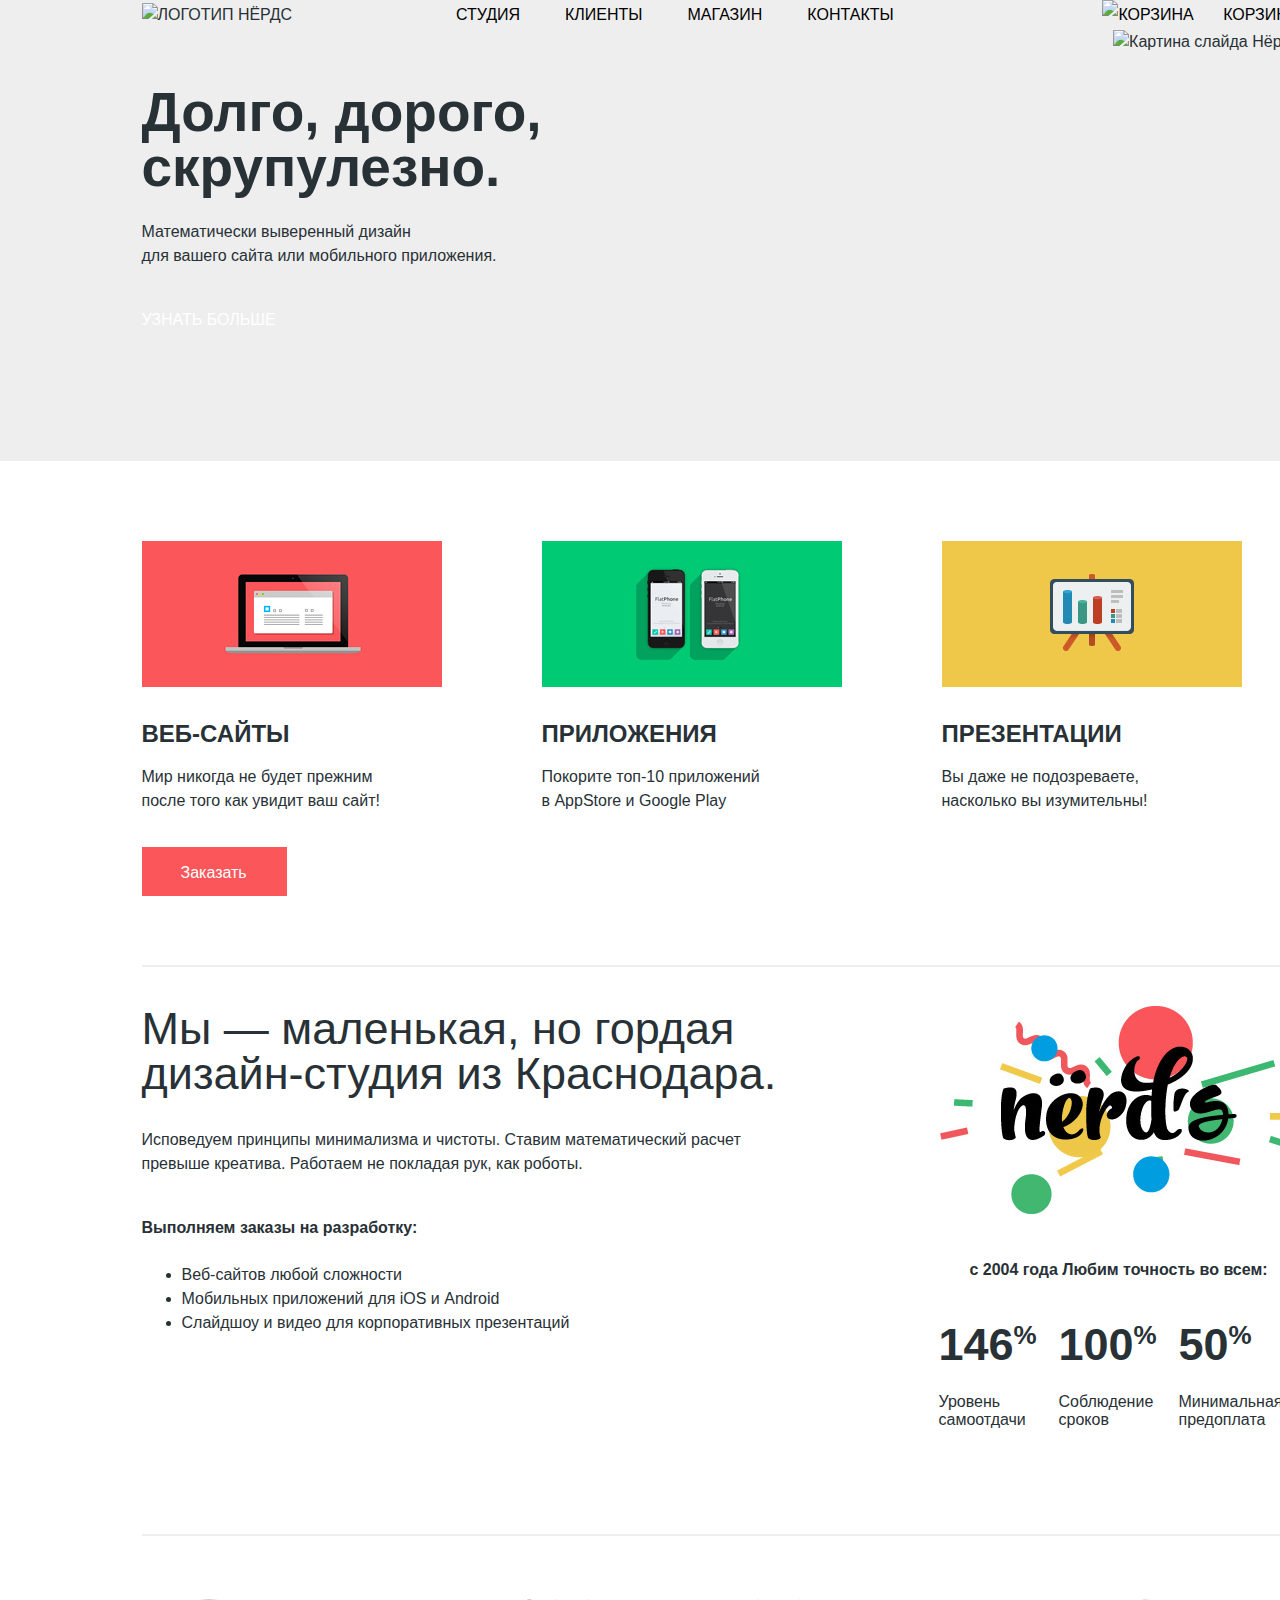
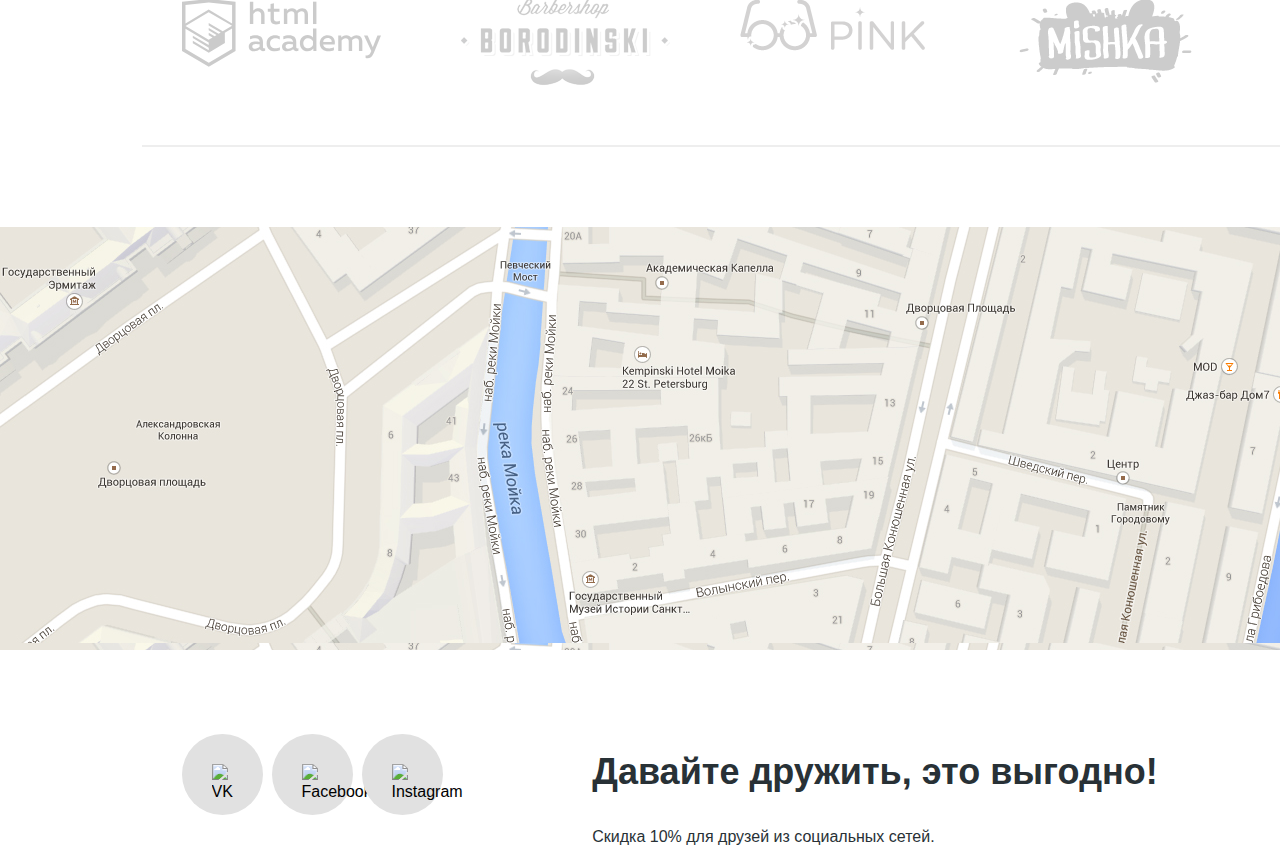
==== commit e3d90511: "Сетка на флексах для главной страницы" ====
--- a/index.html
+++ b/index.html
@@ -33,14 +33,14 @@
 
       <a class="link-cart" href="#">
         <img src="img/icon/cart-icon.svg" width="15" height="11" alt="Корзина" />
-        Корзина
+        <span class="cart-text">Корзина</span>
       </a>
     </nav>
   </header>
   <main>
     <!-- <h1 class="visually-hidden">Интернет магазин дизайн-студия "Nerds"</h1> -->
     <div class="slideshow">
-      <div class="slideshow-container">
+      <div class="container">
         <div class="slide slide-one">
           <article class="article">
             <p class="slide-slogan">Долго, дорого,<br />скрупулезно.</p>
@@ -96,7 +96,37 @@
     <div class="container">
       <section class="services-section">
         <!-- <h2 class="visually-hidden">Услуги</h2> -->
-        <article class="services-article article-one">
+        <ul class="list-services">
+          <li>
+            <img src="img/photo/web-site.png" width="350" height="146" alt="Веб-сайты" />
+            <h3 class="services-header">Веб-сайты</h3>
+            <p class="services-slogan">
+              Мир никогда не будет прежним <br />
+              после того как увидит ваш сайт!
+            </p>
+  
+            <a class="button but-services" href="#">Заказать</a>
+          </li>
+          <li>
+            <img src="img/photo/mobile-app.png" width="300" height="146" alt="Приложения" />
+            <h3 class="services-header">Приложения</h3>
+            <p class="services-slogan">
+              Покорите топ-10 приложений <br />
+              в AppStore и Google Play
+            </p>
+            <a class="button" href="#">Заказать</a>
+          </li>
+          <li>
+            <img src="img/photo/presentation.png" width="300" height="146" alt="Презентации" />
+            <h3 class="services-header">Презентации</h3>
+            <p class="services-slogan">
+              Вы даже не подозреваете, <br />
+              насколько вы изумительны!
+            </p>
+            <a class="button" href="#">Заказать</a>
+          </li>
+        </ul>
+        <!-- <article class="services-article article-one">
           <img src="img/photo/web-site.png" width="350" height="146" alt="Веб-сайты" />
           <h3 class="services-header">Веб-сайты</h3>
           <p class="services-slogan">
@@ -123,7 +153,7 @@
             насколько вы изумительны!
           </p>
           <a class="button" href="#">Заказать</a>
-        </article>
+        </article> -->
       </section>
       <div class="border"></div>
 
--- a/css/style.css
+++ b/css/style.css
@@ -32,8 +32,8 @@
   --basic-button-hover: #e74246;
   --basic-button-click: #d7373b;
   --basic-nav-link-hover: #fb565a;
-  --social-shape:#E1E1E1;
-  
+  --social-shape: #E1E1E1;
+
 }
 
 .page {
@@ -51,9 +51,14 @@
   color: var(--basic-extra);
   background-color: var(--basic-white);
   min-height: 100%;
-  display:grid;
+  display: grid;
   grid-template-rows: min-content 1fr min-content;
   align-content: start;
+}
+
+.container {
+  width: 1157px;
+  margin: 0 auto;
 }
 
 img {
@@ -66,102 +71,175 @@
 }
 
 
-li > a {
+li>a {
   list-style: none;
   color: var(--basic-black);
 }
 
-/* .link-cart,
-.list-navigation a {
-  color: var(--basic-black);
-  line-height: 30px;
-  font-weight: 500;
+/* Header */
+.main-header {
+  background-color: var(--basic-light-gray);
+}
+
+/* .main-header-nav {
+  display: grid;
+  grid-template-columns: max-content 1fr max-content;
+  width: 1157px;
+  margin: 0 auto;
 } */
-
-
-.main-header {
-   background-color: var(--basic-light-gray); 
- }
- 
- .main-header-nav {
-   display: grid;
-   grid-template-columns: max-content 1fr max-content;
-   width: 1157px;
-   margin: 0 auto;
- }
-
- .list-navigation{
+.main-header-nav {
+  width: 1157px;
+  margin: 0 auto;
+  display: flex;
+  flex-direction: row;
+  justify-content: space-between;
+  align-items: center;
+  text-transform: uppercase;
+}
+
+.list-navigation {
   list-style: none;
   /* outline:5px solid rgb(90, 12, 12); 
   outline-offset:-5px; */
   margin: 0;
-  padding:0;
- }
-
-.item-navigation a,.link-cart{
+  padding: 0;
+  display: flex;
+  flex-direction: row;
+  justify-content: center;
+  align-items: center;
+
+}
+
+.item-navigation {
   line-height: 30px;
   font-weight: 500;
-}
-
-.link-cart{
- color: var(--basic-black);
- }
-
- .slideshow {
+  margin-right: 45px;
+
+}
+
+.link-cart {
+  line-height: 30px;
+  font-weight: 500;
+}
+
+.link-cart {
+  color: var(--basic-black);
+}
+
+.cart-text {
+  margin-left: 25px;
+}
+
+/* Head pages */
+
+.slideshow {
   background-color: var(--basic-light-gray);
   margin-bottom: 80px;
-  outline:5px solid rgb(90, 12, 12); 
-  outline-offset:-5px;
-  height:431px;
-}
- .slideshow-container {
+  /* outline: 5px solid rgb(90, 12, 12); */
+  /* outline-offset: -5px; */
+  height: 431px;
+}
+
+.slideshow-container {
   /* margin-bottom: 80px; */
-  width: 1160px;
+  width: 1157px;
   margin: 0 auto;
-
-}
-
-.address-text,
-.desc-percent {
-  line-height: 18px;
-}
-
-.percent {
-  font-size: 45px;
-  line-height: 64px;
-  font-weight: 700;
-  margin: 0;
-}
-
-.percent-symbol {
-  font-size: 26px;
-  line-height: 40px;
-  font-weight: 700;
-}
-
-.filter-label {
-  line-height: 20px;
-}
-
-.list-sort-filter {
-  list-style: none;
-  font-size: 14px;
-  line-height: 18px;
-}
-
-.catalog-title
-{
-
-  font-size: 55px;
-  line-height: 55px;
-  font-weight: 500;
-}
+}
+
+.slide {
+  display: grid;
+  grid-template-columns: 1fr max-content;
+}
+
+.slide-photo {
+  background-position: center 0 0;
+  /* outline: 5px solid #d7373b; */
+}
+
+
 .slide-slogan {
   font-size: 55px;
   line-height: 55px;
   font-weight: 600;
-  margin-bottom:25px;
+  margin-bottom: 25px;
   /* margin-top:78px; */
+}
+
+.list-services {
+  list-style: none;
+  display: grid;
+  grid-template-columns: 300px 300px 300px;
+  column-gap: 100px;
+  margin: 80px 0;
+  padding: 0;
+}
+
+.list-partners {
+  list-style: none;
+  display: grid;
+  grid-template-columns: 1fr 1fr 1fr 1fr;
+  list-style: none;
+}
+
+.services-slogan {
+  margin-top: 0;
+  margin-bottom: 48px;
+}
+
+.address-text,
+.desc-percent {
+  line-height: 18px;
+}
+
+.percent {
+  font-size: 45px;
+  line-height: 64px;
+  font-weight: 700;
+  margin: 0;
+}
+
+.percent-symbol {
+  font-size: 26px;
+  line-height: 40px;
+  font-weight: 700;
+}
+
+.partners-section {
+  margin-top: 63px;
+  margin-bottom: 49px;
+}
+
+
+/* Catalog page */
+
+.page-catalog {
+  display: grid;
+  grid-template-columns: 260px 1fr;
+  align-content: start;
+  column-gap: 40px;
+  outline: 5px solid red;
+  outline-offset: -5px;
+}
+
+.filter-label {
+  line-height: 20px;
+}
+
+.list-sort-filter {
+  list-style: none;
+  font-size: 14px;
+  line-height: 18px;
+}
+
+.catalog-title {
+  font-size: 55px;
+  line-height: 55px;
+  font-weight: 500;
+  margin: 0;
+  padding-top: 78px;
+  padding-bottom: 108px;
+  background-color: var(--basic-light-gray);
+  text-align: center;
 }
 
 .title {
@@ -175,8 +253,7 @@
   line-height: 30px;
   font-weight: 700;
   margin-top: 25px;
-  /* margin:0px; */
-text-transform: uppercase;
+  text-transform: uppercase;
   margin-bottom: 16px;
 }
 
@@ -215,6 +292,7 @@
   font-weight: 700;
 }
 
+/* Footer */
 .feedback-legend {
   font-size: 45px;
   line-height: 53px;
@@ -225,41 +303,18 @@
   line-height: 18px;
   font-weight: 700;
 }
-/* .list-navigation{
-
-  padding-top:70px;
-} */
-.slide {
-  display: grid;
-  grid-template-columns: 1fr max-content;
-}
-
-.slide-photo {
-  background-position: center 0 0;
-  /* outline: 5px solid #d7373b; */
-}
-
-.container {
-  width: 1157px;
-  margin: 0 auto;
-}
-
-.article{
-  margin:0;
-  padding:0;
-}
+
+.article {
+  margin: 0;
+  padding: 0;
+}
+
 /* .services-article {
   outline: 5px solid #d7373b;
   margin:0;
   padding:0;
 
 } */
-.services-section {
-  display: grid;
-  grid-template-columns: 300px 300px 300px;
-  column-gap: 100px;
-  margin:80px 0;
-}
 
 .sub-footer {
   display: grid;
@@ -277,8 +332,8 @@
 .item-social {
   width: 81px;
   height: 81px;
-
-  background:var(--social-shape);
+  margin-right: 9px;
+  background: var(--social-shape);
   border-radius: 50%;
 }
 
@@ -307,10 +362,11 @@
 }
 
 .text {
-  padding:0px;
-  margin-top:0px;
+  padding: 0px;
+  margin-top: 0px;
   margin-bottom: 40px;
 }
+
 .orders-text {
   margin-top: 40px;
   margin-bottom: 23px;
@@ -331,20 +387,11 @@
   text-align: center;
   font-weight: 700;
 }
+
 /* .benefits-img {
   outline: 5px solid blue;
 } */
-.list-partners {
-  list-style: none;
-  display: grid;
-  grid-template-columns: 1fr 1fr 1fr 1fr;
-  list-style: none;
-}
-
-.partners-section {
-  margin-top: 63px;
-  margin-bottom: 49px;
-}
+
 
 .but-services {
   background: var(--basic-button);
@@ -353,19 +400,19 @@
   padding: 17px 40px 15px 39px;
 }
 
-.section-map{
-  background-image: url(../img/photo/map.png) ;
-  margin-top:80px;
-  margin-bottom:68px;
-}
-.services-slogan {
-  margin-top: 0;
-  margin-bottom: 48px;
-}
-.footer-div{
-  justify-self:center;
-}
-
-.list-social{
-  list-style: none;
+.section-map {
+  background-image: url(../img/photo/map.png);
+  margin-top: 80px;
+  margin-bottom: 68px;
+}
+
+
+.footer-div {
+  justify-self: center;
+}
+
+.list-social {
+  list-style: none;
+  display: flex;
+  flex-direction: row;
 }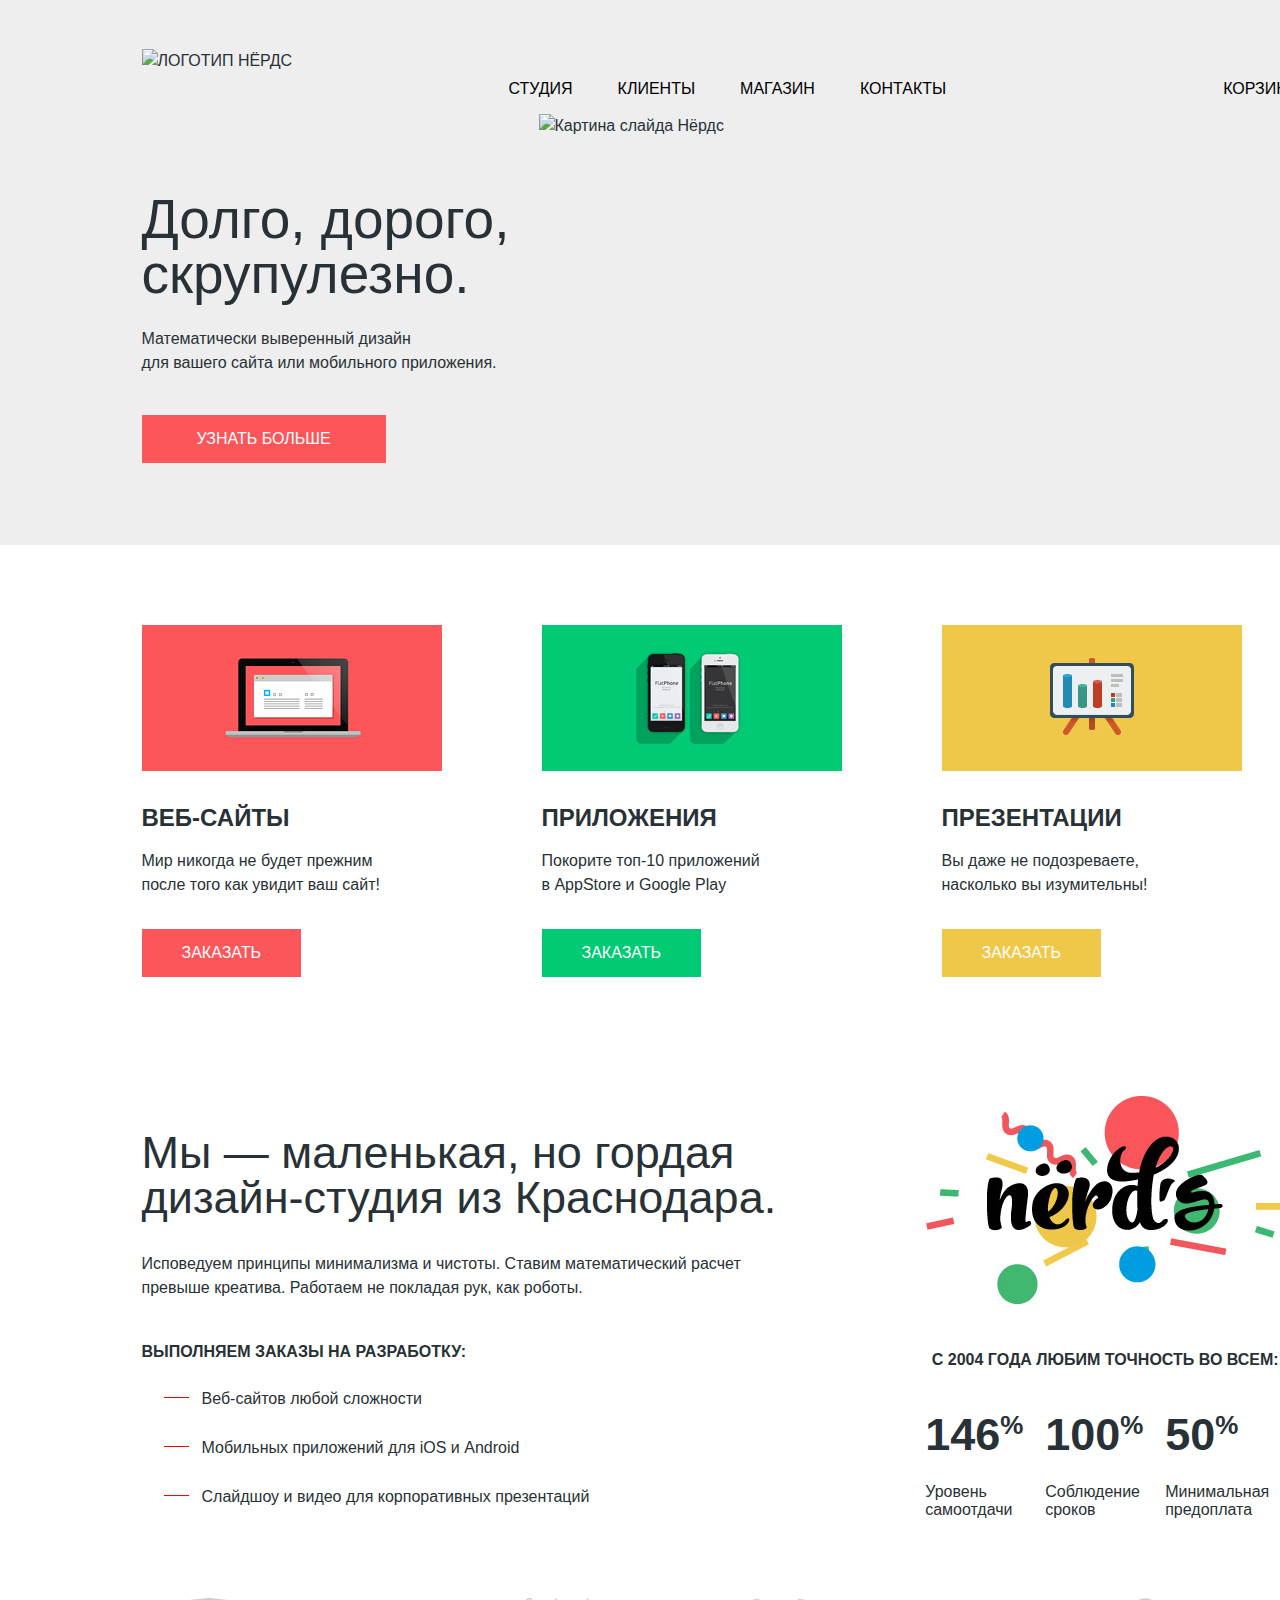
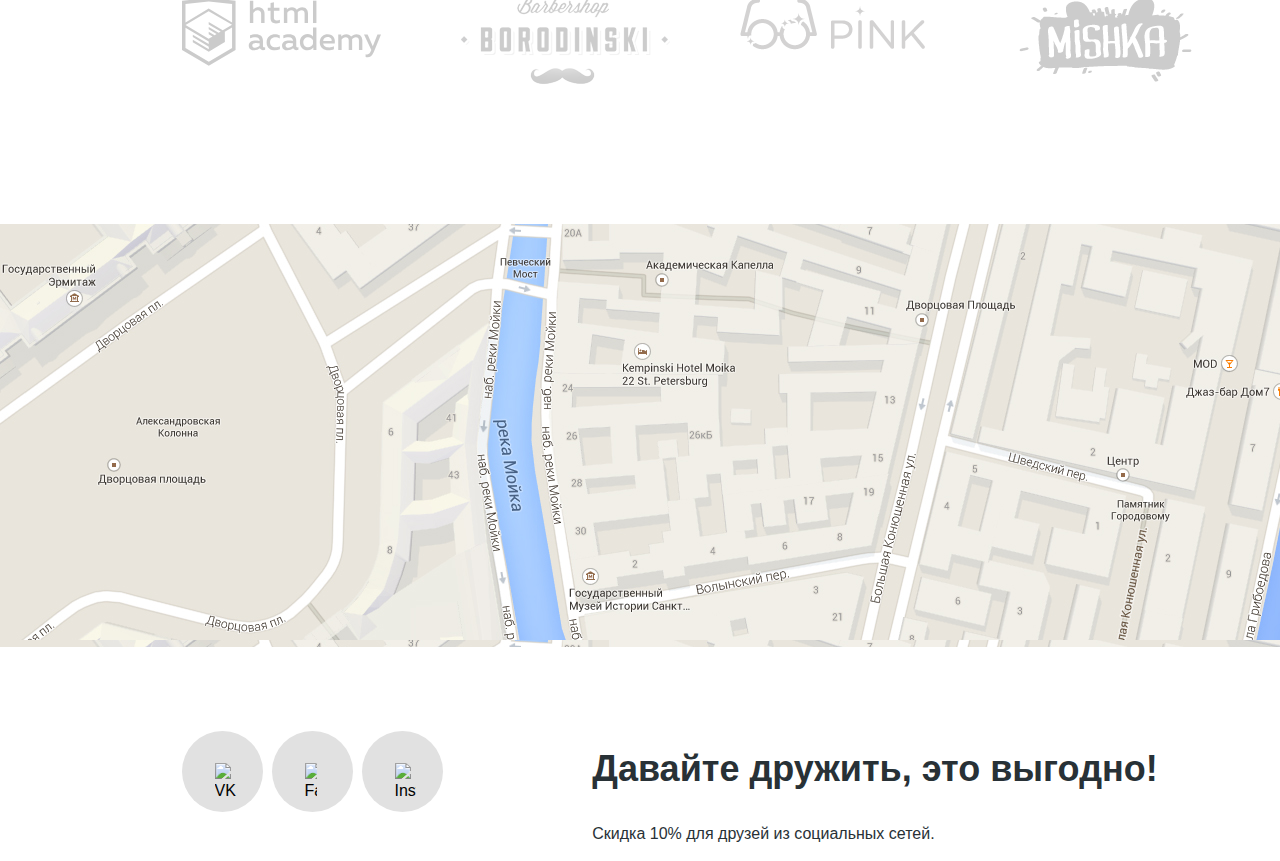
==== commit d814af79: "Декоративные элементы на главной странице" ====
--- a/index.html
+++ b/index.html
@@ -1,60 +1,75 @@
 <!DOCTYPE html>
 <html class="page" lang="ru">
-
-<head>
-  <meta charset="utf-8" />
-  <link rel="stylesheet" href="css/normalize.css" />
-  <link rel="stylesheet" href="css/style.css" />
-  <link rel="icon" href="favicon.ico" />
-  <link rel="manifest" href="manifest.webmanifest" />
-  <title>HTML Academy: Нёрдс</title>
-</head>
-
-<body class="page-body">
-  <header class="main-header">
-    <nav class="main-header-nav">
-      <a class="main-header-logo">
-        <img src="img/logo/nerds-logo.svg" width="160" height="65" alt="Логотип Нёрдс" />
-      </a>
-      <ul class="list-navigation">
-        <li class="item-navigation">
-          <a href="#">Студия</a>
-        </li>
-        <li class="item-navigation">
-          <a href="#">Клиенты</a>
-        </li>
-        <li class="item-navigation">
-          <a href="catalog.html">Магазин</a>
-        </li>
-        <li class="item-navigation">
-          <a href="#">Контакты</a>
-        </li>
-      </ul>
-
-      <a class="link-cart" href="#">
-        <img src="img/icon/cart-icon.svg" width="15" height="11" alt="Корзина" />
-        <span class="cart-text">Корзина</span>
-      </a>
-    </nav>
-  </header>
-  <main>
-    <!-- <h1 class="visually-hidden">Интернет магазин дизайн-студия "Nerds"</h1> -->
-    <div class="slideshow">
-      <div class="container">
-        <div class="slide slide-one">
-          <article class="article">
-            <p class="slide-slogan">Долго, дорого,<br />скрупулезно.</p>
-            <p class="text">
-              Математически выверенный дизайн <br />для вашего сайта или
-              мобильного приложения.
-            </p>
-            <a class="button" href="#">УЗНАТЬ БОЛЬШЕ</a>
-          </article>
-          <div class="slide-photo">
-            <img src="img/photo/nerds-index-slide1.png" width="760" height="431" alt="Картина слайда Нёрдс" />
-          </div>
-        </div>
-        <!-- <div class="slide slide-two">
+  <head>
+    <meta charset="utf-8" />
+    <link rel="stylesheet" href="css/normalize.css" />
+    <link rel="stylesheet" href="css/style.css" />
+    <link rel="icon" href="favicon.ico" />
+    <link rel="manifest" href="manifest.webmanifest" />
+    <title>HTML Academy: Нёрдс</title>
+  </head>
+
+  <body class="page-body">
+    <header class="main-header">
+      <div class="main-header-div container">
+        <a class="main-header-logo">
+          <img
+            src="img/logo/nerds-logo.svg"
+            width="160"
+            height="65"
+            alt="Логотип Нёрдс"
+          />
+        </a>
+        <nav>
+          <ul class="list-navigation">
+            <li class="item-navigation">
+              <a href="#">Студия</a>
+            </li>
+            <li class="item-navigation">
+              <a href="#">Клиенты</a>
+            </li>
+            <li class="item-navigation">
+              <a href="catalog.html">Магазин</a>
+            </li>
+            <li class="item-navigation">
+              <a href="#">Контакты</a>
+            </li>
+          </ul>
+        </nav>
+        <a class="link-cart" href="#">
+          <!-- <img
+            src="img/icon/cart-icon.svg"
+            width="15"
+            height="11"
+            alt="Корзина"
+          /> -->
+          <span class="cart-text">Корзина</span>
+        </a>
+      </div>
+    </header>
+    <main>
+      <h1 class="visually-hidden">Интернет магазин дизайн-студия "Nerds"</h1>
+      <div class="slideshow">
+        <div class="container">
+          <div class="slide slide-one">
+            <article class="article">
+              <p class="slide-slogan">Долго, дорого,<br />скрупулезно.</p>
+              <p class="text">
+                Математически выверенный дизайн <br />для вашего сайта или
+                мобильного приложения.
+              </p>
+              <a class="button button-slide" href="#">УЗНАТЬ БОЛЬШЕ</a>
+            </article>
+            <div class="slide-photo">
+              <img
+                src="img/photo/nerds-index-slide1.png"
+                width="760"
+                height="431"
+                alt="Картина слайда Нёрдс"
+              />
+            </div>
+          </div>
+          <!-- <div class="slide slide-two">
           <article class="article">
             <p class="slide-slogan">Любим математику как никто другой</p>
             <p class="text">
@@ -90,43 +105,58 @@
             />
           </div>
         </div> -->
+        </div>
       </div>
-    </div>
-
-    <div class="container">
-      <section class="services-section">
-        <!-- <h2 class="visually-hidden">Услуги</h2> -->
-        <ul class="list-services">
-          <li>
-            <img src="img/photo/web-site.png" width="350" height="146" alt="Веб-сайты" />
-            <h3 class="services-header">Веб-сайты</h3>
-            <p class="services-slogan">
-              Мир никогда не будет прежним <br />
-              после того как увидит ваш сайт!
-            </p>
-  
-            <a class="button but-services" href="#">Заказать</a>
-          </li>
-          <li>
-            <img src="img/photo/mobile-app.png" width="300" height="146" alt="Приложения" />
-            <h3 class="services-header">Приложения</h3>
-            <p class="services-slogan">
-              Покорите топ-10 приложений <br />
-              в AppStore и Google Play
-            </p>
-            <a class="button" href="#">Заказать</a>
-          </li>
-          <li>
-            <img src="img/photo/presentation.png" width="300" height="146" alt="Презентации" />
-            <h3 class="services-header">Презентации</h3>
-            <p class="services-slogan">
-              Вы даже не подозреваете, <br />
-              насколько вы изумительны!
-            </p>
-            <a class="button" href="#">Заказать</a>
-          </li>
-        </ul>
-        <!-- <article class="services-article article-one">
+
+      <div class="container">
+        <section class="services-section">
+          <h2 class="visually-hidden">Услуги</h2>
+          <ul class="list-services">
+            <li>
+              <img
+                src="img/photo/web-site.png"
+                width="300"
+                height="146"
+                alt="Веб-сайты"
+              />
+              <h3 class="services-header">Веб-сайты</h3>
+              <p class="services-slogan">
+                Мир никогда не будет прежним <br />
+                после того как увидит ваш сайт!
+              </p>
+
+              <a class="button" href="#">Заказать</a>
+            </li>
+            <li>
+              <img
+                src="img/photo/mobile-app.png"
+                width="300"
+                height="146"
+                alt="Приложения"
+              />
+              <h3 class="services-header">Приложения</h3>
+              <p class="services-slogan">
+                Покорите топ-10 приложений <br />
+                в AppStore и Google Play
+              </p>
+              <a class="button button-mobile-app" href="#">Заказать</a>
+            </li>
+            <li>
+              <img
+                src="img/photo/presentation.png"
+                width="300"
+                height="146"
+                alt="Презентации"
+              />
+              <h3 class="services-header">Презентации</h3>
+              <p class="services-slogan">
+                Вы даже не подозреваете, <br />
+                насколько вы изумительны!
+              </p>
+              <a class="button button-presentation" href="#">Заказать</a>
+            </li>
+          </ul>
+          <!-- <article class="services-article article-one">
           <img src="img/photo/web-site.png" width="350" height="146" alt="Веб-сайты" />
           <h3 class="services-header">Веб-сайты</h3>
           <p class="services-slogan">
@@ -154,97 +184,124 @@
           </p>
           <a class="button" href="#">Заказать</a>
         </article> -->
-      </section>
-      <div class="border"></div>
-
-      <section class="benefits-section">
-        <!-- <h2 class="visually-hidden">О нас</h2> -->
-
-        <div class="benefits-column-one">
-          <!-- <div class="desc-benefits"> -->
-          <p class="text-header">
-            Мы — маленькая, но гордая<br />дизайн-студия из Краснодара.
-          </p>
-          <p class="text">
-            Исповедуем принципы минимализма и чистоты. Ставим математический
-            расчет <br />
-            превыше креатива. Работаем не покладая рук, как роботы.
-          </p>
-          <!-- </div>
+        </section>
+        <section class="benefits-section">
+          <h2 class="visually-hidden">О нас</h2>
+
+          <div class="benefits-column-one">
+            <!-- <div class="desc-benefits"> -->
+            <p class="text-header">
+              Мы — маленькая, но гордая<br />дизайн-студия из Краснодара.
+            </p>
+            <p class="text">
+              Исповедуем принципы минимализма и чистоты. Ставим математический
+              расчет <br />
+              превыше креатива. Работаем не покладая рук, как роботы.
+            </p>
+            <!-- </div>
 
         <div class="orders"> -->
-          <p class="orders-text">Выполняем заказы на разработку:</p>
-          <ul class="list-orders">
-            <li class="item-order">Веб-сайтов любой сложности</li>
-            <li class="item-order">Мобильных приложений для iOS и Android</li>
-            <li class="item-order">
-              Слайдшоу и видео для корпоративных презентаций
+            <p class="orders-text">Выполняем заказы на разработку:</p>
+            <ul class="list-orders">
+              <li class="item-order">Веб-сайтов любой сложности</li>
+              <li class="item-order">Мобильных приложений для iOS и Android</li>
+              <li class="item-order">
+                Слайдшоу и видео для корпоративных презентаций
+              </li>
+            </ul>
+          </div>
+
+          <div class="benefits-column-two">
+            <img
+              src="img/photo/img-nerds.png"
+              width="360"
+              height="208"
+              alt="Картина Нёрдс"
+              class="benefits-img"
+            />
+            <p class="benefits-text">с 2004 года Любим точность во всем:</p>
+            <ul class="list-benefits">
+              <li class="item-benefit">
+                <p class="percent">146<sup class="percent-symbol">%</sup></p>
+                <p class="desc-percent">
+                  Уровень <br />
+                  самоотдачи
+                </p>
+              </li>
+              <li class="item-benefit">
+                <p class="percent">100<sup class="percent-symbol">%</sup></p>
+                <p class="desc-percent">
+                  Соблюдение <br />
+                  сроков
+                </p>
+              </li>
+              <li class="item-benefit">
+                <p class="percent">50<sup class="percent-symbol">%</sup></p>
+                <p class="desc-percent">
+                  Минимальная <br />
+                  предоплата
+                </p>
+              </li>
+            </ul>
+          </div>
+        </section>
+        <section class="partners-section">
+          <h2 class="visually-hidden">Партнеры</h2>
+          <ul class="list-partners">
+            <li class="item-partner">
+              <a href="https://htmlacademy.ru/intensive/htmlcss">
+                <img
+                  src="img/logo/logo-html-academy.svg"
+                  width="199"
+                  height="78"
+                  alt="Лого HTML Academy"
+                />
+              </a>
+            </li>
+            <li class="item-partner">
+              <a>
+                <img
+                  src="img/logo/logo-barbershop.svg"
+                  width="209"
+                  height="90"
+                  alt="Лого Barbershop Borodinski"
+                />
+              </a>
+            </li>
+            <li class="item-partner">
+              <a>
+                <img
+                  src="img/logo/logo-pink.svg"
+                  width="185"
+                  height="52"
+                  alt="Pink"
+                />
+              </a>
+            </li>
+            <li class="item-partner">
+              <a>
+                <img
+                  src="img/logo/logo-mishka.svg"
+                  width="173"
+                  height="84"
+                  alt="Лого Miska"
+                />
+              </a>
             </li>
           </ul>
-        </div>
-
-        <div class="benefits-column-two">
-          <img src="img/photo/img-nerds.png" width="360" height="208" alt="Картина Нёрдс" class="benefits-img" />
-          <p class="benefits-text">с 2004 года Любим точность во всем:</p>
-          <ul class="list-benefits">
-            <li class="item-benefit">
-              <p class="percent">146<sup class="percent-symbol">%</sup></p>
-              <p class="desc-percent">
-                Уровень <br />
-                самоотдачи
-              </p>
-            </li>
-            <li class="item-benefit">
-              <p class="percent">100<sup class="percent-symbol">%</sup></p>
-              <p class="desc-percent">
-                Соблюдение <br />
-                сроков
-              </p>
-            </li>
-            <li class="item-benefit">
-              <p class="percent">50<sup class="percent-symbol">%</sup></p>
-              <p class="desc-percent">
-                Минимальная <br />
-                предоплата
-              </p>
-            </li>
-          </ul>
-        </div>
-      </section>
-      <div class="border"></div>
-      <section class="partners-section">
-        <!-- <h2 class="visually-hidden">Партнеры</h2> -->
-        <ul class="list-partners">
-          <li class="item-partner">
-            <a href="https://htmlacademy.ru/intensive/htmlcss">
-              <img src="img/logo/logo-html-academy.svg" width="199" height="78" alt="Лого HTML Academy" />
-            </a>
-          </li>
-          <li class="item-partner">
-            <a>
-              <img src="img/logo/logo-barbershop.svg" width="209" height="90" alt="Лого Barbershop Borodinski" />
-            </a>
-          </li>
-          <li class="item-partner">
-            <a>
-              <img src="img/logo/logo-pink.svg" width="185" height="52" alt="Pink" />
-            </a>
-          </li>
-          <li class="item-partner">
-            <a>
-              <img src="img/logo/logo-mishka.svg" width="173" height="84" alt="Лого Miska" />
-            </a>
-          </li>
-        </ul>
-      </section>
-      <div class="border"></div>
-    </div>
-  </main>
-  <footer>
-    <section class="section-map">
-      <img src="/img/photo/map.png" width="1440" height="416"
-        alt="Карта офиса по адресу улица Б. Конюшенная, д. 19/8" />
-      <!-- <article class="address-article">
+        </section>
+        <div class="border"></div>
+      </div>
+    </main>
+    <footer>
+      <section class="section-map">
+        <img
+          src="/img/photo/map.png"
+          width="1440"
+          height="416"
+          alt="Карта офиса по адресу улица Б. Конюшенная, д. 19/8"
+        />
+        <!-- <article class="address-article">
           <h3 class="address-header">NЁRDS DESIGN STUDIO</h3>
           <p class="address-text">
             191186, Санкт-Петербург,<br />
@@ -253,36 +310,51 @@
           <a href="tel:+78122757575">+7 (812) 275-75-75</a>
           <button class="button" type="button">Напишите нам</button>
         </article> -->
-    </section>
-    <div class="sub-footer container">
-      <div class="social-container">
-        <!-- <h2 class="visually-hidden">Социальная сеть</h2> -->
-        <ul class="list-social">
-          <li class="item-social">
-            <a href="https://vk.com/" target="_blank">
-              <img src="img/icon/vk-icon.svg" width="26" height="15" alt="VK" />
-            </a>
-          </li>
-          <li class="item-social">
-            <a href="https://www.facebook.com/" target="_blank">
-              <img src="img/icon/fb-icon.svg" width="12" height="22" alt="Facebook" />
-            </a>
-          </li>
-          <li class="item-social">
-            <a href="https://www.instagram.com/" target="_blank">
-              <img src="img/icon/insta-icon.svg" width="21" height="21" alt="Instagram" />
-            </a>
-          </li>
-        </ul>
+      </section>
+      <div class="sub-footer container">
+        <div class="social-container">
+          <h2 class="visually-hidden">Социальная сеть</h2>
+          <ul class="list-social">
+            <li class="item-social">
+              <a href="https://vk.com/" target="_blank">
+                <img
+                  src="img/icon/vk-icon.svg"
+                  width="26"
+                  height="15"
+                  alt="VK"
+                />
+              </a>
+            </li>
+            <li class="item-social">
+              <a href="https://www.facebook.com/" target="_blank">
+                <img
+                  src="img/icon/fb-icon.svg"
+                  width="12"
+                  height="22"
+                  alt="Facebook"
+                />
+              </a>
+            </li>
+            <li class="item-social">
+              <a href="https://www.instagram.com/" target="_blank">
+                <img
+                  src="img/icon/insta-icon.svg"
+                  width="21"
+                  height="21"
+                  alt="Instagram"
+                />
+              </a>
+            </li>
+          </ul>
+        </div>
+        <div class="footer-div">
+          <p class="footer-slogan">Давайте дружить, это выгодно!</p>
+          <p class="footer-text">Скидка 10% для друзей из социальных сетей.</p>
+        </div>
       </div>
-      <div class="footer-div">
-        <p class="footer-slogan">Давайте дружить, это выгодно!</p>
-        <p class="footer-text">Скидка 10% для друзей из социальных сетей.</p>
-      </div>
-    </div>
-  </footer>
-
-  <!-- <section class="modal">
+    </footer>
+
+    <!-- <section class="modal">
       <form
         class="form-feedback"
         action="https://echo.htmlacademy.ru/"
@@ -318,6 +390,5 @@
       </form>
       <button class="modal-close" type="button">Закрыть</button>
     </section> -->
-</body>
-
+  </body>
 </html>
--- a/css/style.css
+++ b/css/style.css
@@ -26,14 +26,14 @@
   --basic-button-mobile-app-hover: #00bc6c;
   --basic-button-mobile-app-click: #00aa62;
   --basic-button-presentation: #efc849;
-  --basic-button-presentation-hover: #efc849;
+  --basic-button-presentation-hover: #eab534;
   --basic-button-presentation-click: #e5a722;
   --basic-active-template: #4d4d4d;
   --basic-button-hover: #e74246;
   --basic-button-click: #d7373b;
+  --basic-button-focus: #a6a6a6;
   --basic-nav-link-hover: #fb565a;
-  --social-shape: #E1E1E1;
-
+  --social-shape: #e1e1e1;
 }
 
 .page {
@@ -70,26 +70,31 @@
   text-decoration: none;
 }
 
-
-li>a {
+li > a {
   list-style: none;
   color: var(--basic-black);
+}
+
+.visually-hidden {
+  position: absolute;
+  width: 1px;
+  height: 1px;
+  margin: -1px;
+  border: 0;
+  padding: 0;
+  white-space: nowrap;
+  clip-path: inset(100%);
+  clip: rect(0 0 0 0);
+  overflow: hidden;
 }
 
 /* Header */
 .main-header {
   background-color: var(--basic-light-gray);
-}
-
-/* .main-header-nav {
-  display: grid;
-  grid-template-columns: max-content 1fr max-content;
-  width: 1157px;
-  margin: 0 auto;
-} */
-.main-header-nav {
-  width: 1157px;
-  margin: 0 auto;
+  padding-top: 49px;
+}
+
+.main-header-div {
   display: flex;
   flex-direction: row;
   justify-content: space-between;
@@ -97,33 +102,81 @@
   text-transform: uppercase;
 }
 
-.list-navigation {
-  list-style: none;
-  /* outline:5px solid rgb(90, 12, 12); 
-  outline-offset:-5px; */
-  margin: 0;
-  padding: 0;
+.main-header-logo {
+  width: 160px;
+  height: 65px;
+}
+
+/* .main-header-nav {
   display: flex;
   flex-direction: row;
-  justify-content: center;
   align-items: center;
-
-}
+  justify-content: space-between;
+  min-width: 437px;
+  height: 30px;
+} */
 
 .item-navigation {
   line-height: 30px;
   font-weight: 500;
   margin-right: 45px;
-
+}
+
+.item-navigation a {
+  display: block;
+  /* outline: 5px solid green; */
+  /* outline-offset: -5px; */
+  /* padding: 25px 20px; */
+}
+
+.main-header-div a:hover,
+.list-navigation a:hover {
+  color: var(--basic-button);
+}
+
+.main-header-div a:focus,
+.list-navigation a:focus {
+  color: var(--basic-button-focus);
+}
+
+.list-navigation {
+  list-style: none;
+  /* outline: 5px solid rgb(90, 12, 12);
+  outline-offset: -5px; */
+  margin: 0;
+  padding: 0;
+  display: flex;
+  flex-direction: row;
+  justify-content: center;
+  align-items: flex-start;
+  padding-top: 14px;
+  flex-wrap: wrap;
+}
+
+.list-navigation a {
+  display: block;
+  position: relative;
 }
 
 .link-cart {
+  position: relative;
   line-height: 30px;
   font-weight: 500;
-}
-
-.link-cart {
+  padding-top: 14px;
   color: var(--basic-black);
+  /* outline: 5px solid rgb(90, 12, 12);
+  outline-offset: -5px; */
+}
+
+.link-cart::before {
+  content: "";
+  background-image: url("../img/icon/cart-icon.svg");
+  background-repeat: no-repeat;
+  width: 18px;
+  height: 15px;
+  position: absolute;
+  left: -18px;
+  bottom: 8px;
 }
 
 .cart-text {
@@ -131,13 +184,48 @@
 }
 
 /* Head pages */
-
+.button {
+  display: inline-block;
+  background-color: var(--basic-button);
+  text-transform: uppercase;
+  padding: 15px 40px;
+  border: none;
+  text-align: center;
+  vertical-align: middle;
+}
+.button:hover {
+  background-color: var(--basic-button-hover);
+}
+.button:focus {
+  background-color: var(--basic-button-click);
+}
+.button-mobile-app {
+  background-color: var(--basic-button-mobile-app);
+}
+.button-mobile-app:hover {
+  background-color: var(--basic-button-mobile-app-hover);
+}
+.button-mobile-app:focus {
+  background-color: var(--basic-button-mobile-app-click);
+}
+.button-slide {
+  padding: 15px 55px;
+}
+.button-presentation {
+  background-color: var(--basic-button-presentation);
+}
+.button-presentation:hover {
+  background-color: var(--basic-button-presentation-hover);
+}
+.button-presentation:focus {
+  background-color: var(--basic-button-presentation-click);
+}
 .slideshow {
   background-color: var(--basic-light-gray);
   margin-bottom: 80px;
   /* outline: 5px solid rgb(90, 12, 12); */
   /* outline-offset: -5px; */
-  height: 431px;
+  min-height: 431px;
 }
 
 .slideshow-container {
@@ -148,21 +236,32 @@
 
 .slide {
   display: grid;
-  grid-template-columns: 1fr max-content;
+  grid-template-columns: 397px 760px;
 }
 
 .slide-photo {
-  background-position: center 0 0;
+  /* background-position: center 0 0; */
   /* outline: 5px solid #d7373b; */
-}
-
+  width: 760px;
+  height: 431px;
+}
 
 .slide-slogan {
   font-size: 55px;
   line-height: 55px;
-  font-weight: 600;
+  font-weight: 500;
   margin-bottom: 25px;
-  /* margin-top:78px; */
+  margin-top: 78px;
+  max-width: 397px;
+}
+
+.article {
+  margin: 0;
+  padding: 0;
+}
+
+.article .text {
+  max-width: 397px;
 }
 
 .list-services {
@@ -170,8 +269,86 @@
   display: grid;
   grid-template-columns: 300px 300px 300px;
   column-gap: 100px;
+  row-gap: 60px;
   margin: 80px 0;
   padding: 0;
+}
+
+.list-services li img {
+  width: 300px;
+  height: 146px;
+}
+
+.text {
+  padding: 0px;
+  margin-top: 0px;
+  margin-bottom: 40px;
+}
+
+.orders-text {
+  margin-top: 40px;
+  margin-bottom: 23px;
+  text-transform: uppercase;
+}
+.benefits-section {
+  display: flex;
+  /* grid-template-columns: 1fr max-content; */
+  /* outline: 5px solid #377cd7; */
+  /* justify-content: space-between; */
+  /* padding: 0;
+  margin: 39px 0 73px 0; */
+
+  /* border: 2px solid black;
+  offset: -5px; */
+  width: 1174px;
+}
+
+.text-header {
+  font-weight: 500;
+  font-size: 45px;
+  line-height: 45px;
+  margin-bottom: 32px;
+  margin-top: 73px;
+}
+
+/* .benefits-section::before{
+  content: '';
+  position: absolute;
+  background: var(--basic-light-gray); 
+  /* width: 100%;  */
+/* height: 2px; 
+  min-width: 61px;
+
+} */
+.benefits-column-one::after {
+  content: "";
+  position: absolute;
+  top: 10px;
+  background: var(--basic-light-gray);
+
+  height: 2px;
+  min-width: 61px;
+}
+
+.benefits-column-one {
+  margin-right: 149px;
+}
+
+/* .benefits-column-two {
+  width: 374px;
+} */
+
+.benefits-column-two img {
+  width: 360px;
+  height: 208px;
+  margin-top: 39px;
+}
+.benefits-text {
+  margin-top: 37px;
+  margin-bottom: 31px;
+  text-align: center;
+  font-weight: 700;
+  text-transform: uppercase;
 }
 
 .list-partners {
@@ -183,7 +360,7 @@
 
 .services-slogan {
   margin-top: 0;
-  margin-bottom: 48px;
+  margin-bottom: 32px;
 }
 
 .address-text,
@@ -208,7 +385,27 @@
   margin-top: 63px;
   margin-bottom: 49px;
 }
-
+.list-orders {
+  list-style: none;
+}
+.item-order {
+  margin-bottom: 25px;
+  margin-left: 20px;
+  position: relative;
+}
+
+.list-orders li::before {
+  content: "";
+  border-top: 1px solid red;
+  position: absolute;
+  width: 25px;
+  left: -38px;
+  top: 10px;
+  /* bottom: 0px;
+  left: 0px;
+  right: 0px;
+  top: 0px; */
+}
 
 /* Catalog page */
 
@@ -216,19 +413,109 @@
   display: grid;
   grid-template-columns: 260px 1fr;
   align-content: start;
-  column-gap: 40px;
-  outline: 5px solid red;
+  column-gap: 140px;
+  /* outline: 5px solid red; */
   outline-offset: -5px;
+  margin-top: 55px;
+}
+
+.result-sort-navigation {
+  display: flex;
+  flex-wrap: wrap;
+  margin-bottom: 55px;
+  outline: 5px solid green;
+  justify-content: space-between;
+}
+
+.sort-navigation {
+  display: flex;
+  margin-bottom: 48px;
+  text-transform: uppercase;
+}
+
+.sort-navigation .title {
+  margin-right: 266px;
+}
+
+.list-sort-filter {
+  display: flex;
+  list-style: none;
+  font-size: 14px;
+  line-height: 18px;
+  justify-content: space-between;
+  padding: 0;
+  margin: 0;
+}
+
+.item-sort-filter {
+  margin-right: 25px;
+}
+
+.icon-filter {
+  margin: 0;
+  margin-left: 21px;
+  margin-right: 18px;
+}
+
+.product {
+  width: 359px;
+  height: 578px;
+  margin-bottom: 31px;
+  outline: 5px solid blue;
+}
+
+.form-filter fieldset:first-child {
+  display: flex;
+  flex-direction: row;
+  margin-bottom: 54px;
+  width: 260px;
+}
+
+.filter-price {
+  width: 260px;
+}
+
+.filter-price input {
+  width: 80px;
+  height: 38px;
+}
+
+.filter-input-price {
+  margin-right: 33px;
+}
+
+.filter-price legend {
+  margin-bottom: 48px;
+}
+
+.form-filter fieldset {
+  padding: 0;
+  display: flex;
+  flex-direction: column;
+}
+
+.fieldset-grid legend {
+  margin-bottom: 16px;
+}
+
+.fieldset-grid label {
+  margin-bottom: 19px;
+}
+
+.fieldset-feature {
+  margin-bottom: 65px;
+}
+
+.fieldset-feature label {
+  margin-bottom: 17px;
+}
+
+.fieldset-feature legend {
+  margin-bottom: 14px;
 }
 
 .filter-label {
   line-height: 20px;
-}
-
-.list-sort-filter {
-  list-style: none;
-  font-size: 14px;
-  line-height: 18px;
 }
 
 .catalog-title {
@@ -246,9 +533,11 @@
   font-size: 18px;
   line-height: 30px;
   font-weight: 700;
+  text-transform: uppercase;
 }
 
 .services-header {
+  margin: 0;
   font-size: 24px;
   line-height: 30px;
   font-weight: 700;
@@ -278,13 +567,19 @@
   margin-bottom: 80px;
 }
 
-.filter-label,
 .footer-text {
   line-height: 22px;
 }
 
 .pagination {
   line-height: 18px;
+  display: flex;
+  margin: 0;
+  padding: 0;
+}
+
+.pagination li {
+  margin-right: 11px;
 }
 
 .orders-text,
@@ -304,11 +599,6 @@
   font-weight: 700;
 }
 
-.article {
-  margin: 0;
-  padding: 0;
-}
-
 /* .services-article {
   outline: 5px solid #d7373b;
   margin:0;
@@ -319,14 +609,6 @@
 .sub-footer {
   display: grid;
   grid-template-columns: min-content 1fr;
-}
-
-.benefits-section {
-  display: grid;
-  grid-template-columns: 1fr max-content;
-  /* outline: 5px solid #377cd7; */
-  padding: 0;
-  margin: 39px 0 73px 0;
 }
 
 .item-social {
@@ -335,70 +617,48 @@
   margin-right: 9px;
   background: var(--social-shape);
   border-radius: 50%;
+  position: relative;
 }
 
 .item-social img {
-  margin: 30px 30px;
+  /* margin: 30px 30px; */
+  position: absolute;
+  left: 33px;
+  right: 32px;
+  bottom: 48x;
+  top: 32px;
+}
+.item-social:hover {
+  background-color: var(--basic-button-hover);
+}
+.item-social a:focus {
+  background-color: var(--basic-button-click);
+  opacity: 0.3;
+}
+.list-social {
+  list-style: none;
+  display: flex;
+  flex-direction: row;
+  align-items: center;
+  justify-content: center;
 }
 
 .list-benefits {
   list-style: none;
   display: grid;
   grid-template-columns: 1fr 1fr 1fr;
+  padding: 0;
+  margin: 0;
   margin-top: 31px;
-  padding: 0;
-}
-
-.border {
+}
+
+/* .border {
   border-bottom: 2px solid var(--basic-light-gray);
-}
-
-.text-header {
-  font-weight: 500;
-  font-size: 45px;
-  line-height: 45px;
-  margin-bottom: 32px;
-  margin-top: 0px;
-}
-
-.text {
-  padding: 0px;
-  margin-top: 0px;
-  margin-bottom: 40px;
-}
-
-.orders-text {
-  margin-top: 40px;
-  margin-bottom: 23px;
-}
-
-/* .benefits-column-one {
-  margin-right: 149px;
-  margin-top: 73px;
-  outline: 5px solid blue;
-}
-.benefits-column-two {
-  margin-top: 39px;
-  outline: 5px solid blue;
 } */
-.benefits-text {
-  margin-top: 37px;
-  margin-bottom: 31px;
-  text-align: center;
-  font-weight: 700;
-}
 
 /* .benefits-img {
   outline: 5px solid blue;
 } */
-
-
-.but-services {
-  background: var(--basic-button);
-  width: 160px;
-  height: 50px;
-  padding: 17px 40px 15px 39px;
-}
 
 .section-map {
   background-image: url(../img/photo/map.png);
@@ -406,13 +666,6 @@
   margin-bottom: 68px;
 }
 
-
 .footer-div {
   justify-self: center;
 }
-
-.list-social {
-  list-style: none;
-  display: flex;
-  flex-direction: row;
-}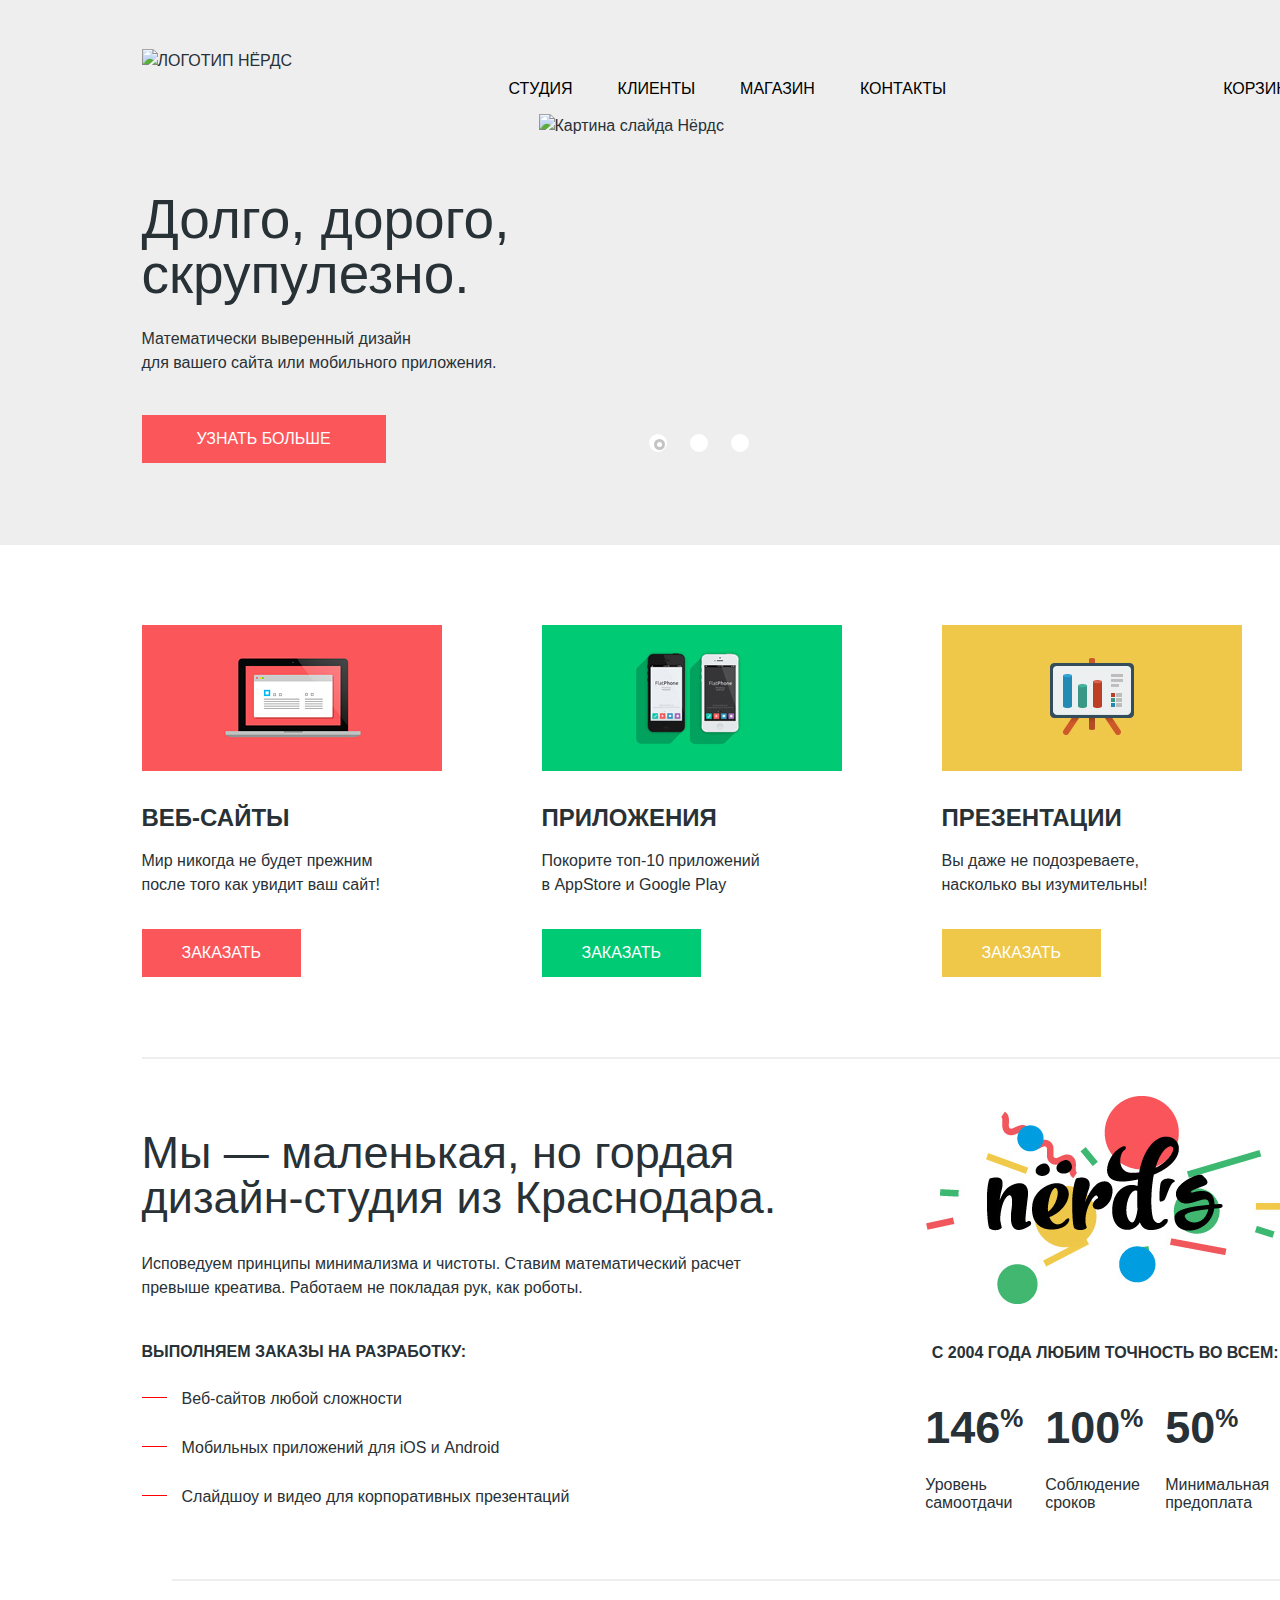
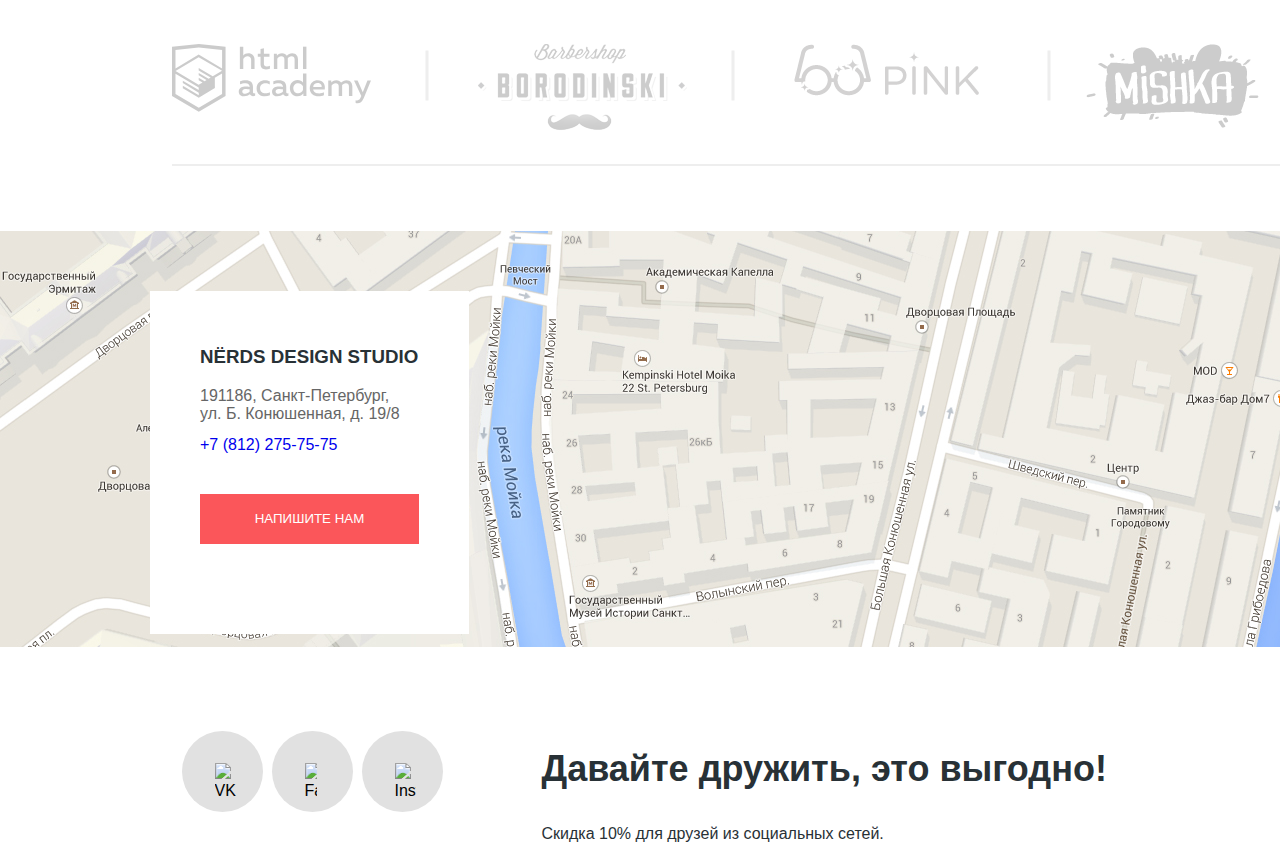
==== commit ab5c94ef: "Завершаем вёрстку главной страницы" ====
--- a/index.html
+++ b/index.html
@@ -105,6 +105,15 @@
             />
           </div>
         </div> -->
+          <div class="slider-controls">
+            <button
+           class="current"
+              type="button"
+              aria-label="Первый слайд"
+            ></button>
+            <button type="button" aria-label="Второй слайд"></button>
+            <button type="button" aria-label="Третий слайд"></button>
+          </div>
         </div>
       </div>
 
@@ -290,26 +299,30 @@
             </li>
           </ul>
         </section>
-        <div class="border"></div>
       </div>
     </main>
     <footer>
       <section class="section-map">
-        <img
-          src="/img/photo/map.png"
+        <h2 class="visually-hidden">Как до нас добраться</h2>
+        <iframe
+          src="https://www.google.com/maps/embed?pb=!1m18!1m12!1m3!1d1998.6037872533252!2d30.32085871602278!3d59.938716481876185!2m3!1f0!2f0!3f0!3m2!1i1024!2i768!4f13.1!3m3!1m2!1s0x4696310fca145cc1%3A0x42b32648d8238007!2z0JHQvtC70YzRiNCw0Y8g0JrQvtC90Y7RiNC10L3QvdCw0Y8g0YPQuy4sIDE5LzgsINCh0LDQvdC60YIt0J_QtdGC0LXRgNCx0YPRgNCzLCDQoNC-0YHRgdC40Y8sIDE5MTE4Ng!5e0!3m2!1sru!2s!4v1616151862139!5m2!1sru!2s"
           width="1440"
           height="416"
-          alt="Карта офиса по адресу улица Б. Конюшенная, д. 19/8"
-        />
-        <!-- <article class="address-article">
+          allowfullscreen
+          loading="lazy"
+        ></iframe>
+
+        <article class="address-article">
           <h3 class="address-header">NЁRDS DESIGN STUDIO</h3>
           <p class="address-text">
             191186, Санкт-Петербург,<br />
             ул. Б. Конюшенная, д. 19/8
           </p>
           <a href="tel:+78122757575">+7 (812) 275-75-75</a>
-          <button class="button" type="button">Напишите нам</button>
-        </article> -->
+          <button class="button contact-button" type="button">
+            Напишите нам
+          </button>
+        </article>
       </section>
       <div class="sub-footer container">
         <div class="social-container">
@@ -354,41 +367,53 @@
       </div>
     </footer>
 
-    <!-- <section class="modal">
+    <section class="modal modal-feedback">
       <form
         class="form-feedback"
         action="https://echo.htmlacademy.ru/"
         method="POST"
       >
-        <fieldset>
+        <div>
           <legend class="feedback-legend">Напишите нам</legend>
-          <label class="feedback-label" for="fullname">Ваше имя:</label>
-          <input
-            class="feedback-input"
-            type="text"
-            name="fullname"
-            id="fullname"
-            placeholder="Имя Фамилия"
-          />
-          <label class="feedback-label" for="email">Ваш email:</label>
-          <input
-            class="feedback-input"
-            type="email"
-            name="email"
-            id="email"
-            placeholder="email@example.com"
-          />
-          <label class="feedback-label" for="message">Текст письма:</label>
-          <textarea
-            name="message"
-            rows="10"
-            id="message"
-            placeholder="В свободной форме"
-          ></textarea>
-        </fieldset>
-        <button class="button" type="submit">Отправить</button>
+        </div>
+        <div class="feedback-center-container">
+          <div class="feedback-name-div">
+            <label class="feedback-label" for="fullname">Ваше имя:</label>
+            <input
+              class="feedback-input"
+              type="text"
+              name="fullname"
+              id="fullname"
+              placeholder="Имя Фамилия"
+            />
+          </div>
+          <div class="feedback-email-div">
+            <label class="feedback-label" for="email">Ваш email:</label>
+            <input
+              class="feedback-input"
+              type="email"
+              name="email"
+              id="email"
+              placeholder="email@example.com"
+            />
+          </div>
+          <div class="feedback-message-div">
+            <label class="feedback-label" for="message">Текст письма:</label>
+            <textarea
+              class="feedback-input"
+              name="message"
+              rows="10"
+              id="message"
+              placeholder="В свободной форме"
+            ></textarea>
+          </div>
+
+          <button class="button feedback-button" type="submit">
+            Отправить
+          </button>
+        </div>
       </form>
-      <button class="modal-close" type="button">Закрыть</button>
-    </section> -->
+      <button class="modal-close" type="button" aria-label="Закрыть"></button>
+    </section>
   </body>
 </html>
--- a/css/style.css
+++ b/css/style.css
@@ -32,8 +32,16 @@
   --basic-button-hover: #e74246;
   --basic-button-click: #d7373b;
   --basic-button-focus: #a6a6a6;
-  --basic-nav-link-hover: #fb565a;
   --social-shape: #e1e1e1;
+  --scale: #d7dcdf;
+  --shadow: #cfcfcf;
+  --bar: #00ca74;
+  --filter-radio: #888888;
+  --button-hover: #dfdfdf;
+  --button-click: #d5d5d5;
+  --border-pagination: #dbdbdb;
+  --border-feedback-fieldset: #d7dcde;
+  --modal-text-box-color: #444444;
 }
 
 .page {
@@ -87,6 +95,14 @@
   clip: rect(0 0 0 0);
   overflow: hidden;
 }
+.pagination-number,
+.address-text,
+.button {
+  line-height: 18px;
+  color: var(--basic-white);
+  text-align: center;
+  font-weight: 500;
+}
 
 /* Header */
 .main-header {
@@ -168,7 +184,7 @@
   outline-offset: -5px; */
 }
 
-.link-cart::before {
+.link-cart:before {
   content: "";
   background-image: url("../img/icon/cart-icon.svg");
   background-repeat: no-repeat;
@@ -196,42 +212,45 @@
 .button:hover {
   background-color: var(--basic-button-hover);
 }
+
 .button:focus {
   background-color: var(--basic-button-click);
-}
+  color:rgba(255,255,255, 0.3);
+}
+
 .button-mobile-app {
   background-color: var(--basic-button-mobile-app);
 }
+
 .button-mobile-app:hover {
   background-color: var(--basic-button-mobile-app-hover);
 }
+
 .button-mobile-app:focus {
   background-color: var(--basic-button-mobile-app-click);
-}
-.button-slide {
-  padding: 15px 55px;
-}
+ color:rgba(255,255,255, 0.3);
+}
+
 .button-presentation {
   background-color: var(--basic-button-presentation);
 }
+
 .button-presentation:hover {
   background-color: var(--basic-button-presentation-hover);
 }
+
 .button-presentation:focus {
   background-color: var(--basic-button-presentation-click);
-}
+  color:rgba(255,255,255, 0.3);
+}
+
 .slideshow {
   background-color: var(--basic-light-gray);
   margin-bottom: 80px;
   /* outline: 5px solid rgb(90, 12, 12); */
   /* outline-offset: -5px; */
   min-height: 431px;
-}
-
-.slideshow-container {
-  /* margin-bottom: 80px; */
-  width: 1157px;
-  margin: 0 auto;
+  position: relative;
 }
 
 .slide {
@@ -240,8 +259,6 @@
 }
 
 .slide-photo {
-  /* background-position: center 0 0; */
-  /* outline: 5px solid #d7373b; */
   width: 760px;
   height: 431px;
 }
@@ -254,7 +271,53 @@
   margin-top: 78px;
   max-width: 397px;
 }
-
+.current::after {
+  position: absolute;
+  padding: 0;
+  width: 12px;
+  height: 12px;
+  /* background-color: transparent; */
+  background-color: black;
+  border: 4px solid #c4c4c4;
+  border-radius: 50%;
+  /* cursor: pointer; */
+  z-index: 1;
+  left:0;
+}
+.slider-controls {
+  position: absolute;
+  top: 320px;
+  right: 48%;
+  display: flex;
+  min-width: 100px;
+  justify-content: space-between;
+}
+.slider-controls button {
+  position: relative;
+  padding: 0;
+  width: 18px;
+  height: 18px;
+  background-color: var(--basic-white);
+  /* background-color: black; */
+  border: 2px solid var(--basic-white);
+  border-radius: 50%;
+  cursor: pointer;
+}
+
+.slider-controls .current::before {
+  position: absolute;
+  padding: 0;
+  content: "";
+  width: 5px;
+  height: 5px;
+  z-index: 1;
+  left: 3px;
+  top: 3px;
+  background-color: transparent;
+  border: 3px solid #c4c4c4;
+  border-radius: 50%;
+  cursor: pointer;
+}
 .article {
   margin: 0;
   padding: 0;
@@ -279,6 +342,15 @@
   height: 146px;
 }
 
+.services-section:after {
+  content: "";
+  position: absolute;
+  background: var(--basic-light-gray);
+  height: 2px;
+  width: 1158px;
+  /* bottom:-44px; */
+}
+
 .text {
   padding: 0px;
   margin-top: 0px;
@@ -289,18 +361,6 @@
   margin-top: 40px;
   margin-bottom: 23px;
   text-transform: uppercase;
-}
-.benefits-section {
-  display: flex;
-  /* grid-template-columns: 1fr max-content; */
-  /* outline: 5px solid #377cd7; */
-  /* justify-content: space-between; */
-  /* padding: 0;
-  margin: 39px 0 73px 0; */
-
-  /* border: 2px solid black;
-  offset: -5px; */
-  width: 1174px;
 }
 
 .text-header {
@@ -311,26 +371,75 @@
   margin-top: 73px;
 }
 
-/* .benefits-section::before{
-  content: '';
-  position: absolute;
-  background: var(--basic-light-gray); 
-  /* width: 100%;  */
-/* height: 2px; 
-  min-width: 61px;
-
-} */
-.benefits-column-one::after {
-  content: "";
-  position: absolute;
-  top: 10px;
+.benefits-section {
+  display: flex;
+  width: 1174px;
+  margin: 0;
+  padding: 0;
+}
+
+.partners-section {
+  margin-top: 110px;
+  margin-left: 30px;
+  margin-bottom: 90px;
+  position: relative;
+  /* outline: 5px solid green; */
+}
+
+.item-partner {
+  position: relative;
+  margin: 0;
+  padding: 0;
+  margin-right: 40px;
+}
+.item-partner:not(:last-child):after{
+
+  position: absolute;
+  content: "";
   background: var(--basic-light-gray);
-
+  height: 3px;
+  width: 50px;
+  transform: rotate(90deg);
+ left:230px;
+ top:30px;
+}
+
+.partners-section:after {
+  content: "";
+  position: absolute;
+  background: var(--basic-light-gray);
   height: 2px;
-  min-width: 61px;
+  width: 1158px;
+  bottom: -25px;
+}
+
+.partners-section:before {
+  content: "";
+  position: absolute;
+  background: var(--basic-light-gray);
+  height: 2px;
+  width: 1158px;
+  bottom: 160px;
+}
+
+.list-partners {
+  list-style: none;
+  /* display: grid;
+  grid-template-columns: 1fr 1fr 1fr 1fr; */
+  list-style: none;
+  display: flex;
+  justify-content: space-between;
+  flex-direction: row;
+  margin: 0;
+  padding: 0;
+  /* margin-top: 46px;
+  margin-bottom: 44px; */
+  /* outline: 5px solid red; */
 }
 
 .benefits-column-one {
+  margin: 0;
+  padding: 0;
   margin-right: 149px;
 }
 
@@ -343,19 +452,13 @@
   height: 208px;
   margin-top: 39px;
 }
+
 .benefits-text {
-  margin-top: 37px;
-  margin-bottom: 31px;
+  margin-top: 30px;
+  margin-bottom: 28px;
   text-align: center;
   font-weight: 700;
   text-transform: uppercase;
-}
-
-.list-partners {
-  list-style: none;
-  display: grid;
-  grid-template-columns: 1fr 1fr 1fr 1fr;
-  list-style: none;
 }
 
 .services-slogan {
@@ -381,25 +484,34 @@
   font-weight: 700;
 }
 
-.partners-section {
-  margin-top: 63px;
-  margin-bottom: 49px;
-}
 .list-orders {
   list-style: none;
+  margin: 0;
+}
+
+/* .list-orders li:before {
+  content: "";
+  border-top: 1px solid var(--basic-button);
+  position: absolute;
+  width: 25px;
+  left: -38px;
+  top: 10px;
+} */
+.list-orders {
+  list-style: none;
 }
 .item-order {
   margin-bottom: 25px;
-  margin-left: 20px;
-  position: relative;
-}
-
-.list-orders li::before {
+  /* margin-left: 10px; */
+  position: relative;
+}
+
+.list-orders li:before {
   content: "";
   border-top: 1px solid red;
   position: absolute;
   width: 25px;
-  left: -38px;
+  left: -40px;
   top: 10px;
   /* bottom: 0px;
   left: 0px;
@@ -419,17 +531,114 @@
   margin-top: 55px;
 }
 
-.result-sort-navigation {
-  display: flex;
-  flex-wrap: wrap;
-  margin-bottom: 55px;
-  outline: 5px solid green;
-  justify-content: space-between;
+.form-filter fieldset {
+  border: none;
+}
+.catalog-button{
+  padding: 16px 70px;
+}
+.range-controls {
+  background-color: var(--basic-light-gray);
+  height: 41px;
+  border-radius: 5px;
+  padding-top: 39px;
+  padding-right: 20px;
+  padding-left: 20px;
+  margin-bottom: 15px;
+}
+
+.range-controls .scale {
+  position: relative;
+  height: 2px;
+  background-color: var(--scale);
+}
+.catalog-header{
+text-transform:uppercase;
+font-size: 18px;
+font-weight: 700;
+line-height: 30px;
+letter-spacing: 0px;
+text-align: center;
+
+}
+.range-controls .bar {
+  width: 70%;
+  height: 2px;
+  background-color: var(--bar);
+}
+
+.scale:before {
+  position: absolute;
+  content: "";
+  width: 4px;
+  height: 4px;
+  padding: 0;
+  border: 8px solid var(--basic-white);
+  background-color: var(--scale);
+  border-radius: 50%;
+  box-shadow: 0 2px 1px 0 var(--shadow);
+  cursor: pointer;
+  bottom: -6px;
+  left: 0;
+}
+
+.scale:after {
+  position: absolute;
+  content: "";
+  width: 4px;
+  height: 4px;
+  padding: 0;
+  border: 8px solid var(--basic-white);
+  background-color: var(--scale);
+  border-radius: 50%;
+  box-shadow: 0 2px 1px 0 var(--shadow);
+  cursor: pointer;
+  left: 135px;
+  bottom: -6px;
+}
+
+.min-price {
+  margin-right: 20px;
+}
+
+.min-price-label {
+  margin-right: 12px;
+}
+
+.price-controls input {
+  width: 60px;
+  padding: 10px;
+  background-color: var(--basic-light-gray);
+  border: none;
+  border-radius: 5px;
+  text-align: center;
+}
+
+.price-controls label {
+  text-transform: uppercase;
+  display: inline-block;
+}
+
+.button-filter {
+  color: var(--basic-black);
+  background-color: var(--basic-light-gray);
+  padding: 18px 90px;
+  border: none;
+}
+
+.button-filter:hover {
+  background-color: var(--button-hover);
+}
+
+.button-filter:focus {
+  background-color: var(--button-click);
+  border: none;
+  color: rgba(0, 0, 0, 0.3);
 }
 
 .sort-navigation {
   display: flex;
-  margin-bottom: 48px;
+  margin-bottom: 50px;
   text-transform: uppercase;
 }
 
@@ -457,16 +666,98 @@
   margin-right: 18px;
 }
 
+.result-sort-navigation {
+  display: flex;
+  flex-wrap: wrap;
+  margin-bottom: 55px;
+  justify-content: space-between;
+  list-style: none;
+  margin: 0;
+  padding: 0;
+}
+.result-sort-navigation .product{
+  margin-top: 31px;
+}
+.three-circles-container {
+  position: absolute;
+  top: 0;
+  left: 15px;
+  z-index: 20;
+  display: flex;
+  width: 73px;
+  justify-content: space-between;
+}
+
+.three-circles-container .circle {
+  padding: 0;
+  width: 13px;
+  height: 13px;
+  background-color: var(--basic-white);
+  border: 2px solid var(--basic-light-gray);
+  border-radius: 50%;
+  cursor: pointer;
+}
 .product {
   width: 359px;
   height: 578px;
-  margin-bottom: 31px;
-  outline: 5px solid blue;
-}
+  /* margin-bottom: 31px; */
+  position: relative;
+  padding-top: 30px;
+  box-shadow: 0 5px 5px rgba(0, 0, 0, 0.05);
+  /* position: relative; */
+  /* outline: 5px solid blue; */
+  /* margin-right: 41px; */
+}
+
+.product a:before {
+  content: "";
+  position: absolute;
+  width: 360px;
+  height: 40px;
+  background-color: var(--basic-light-gray);
+  top: -10px;
+}
+.active-template a:before {
+  background-color: var(--basic-active-template);
+}
+.catalog-modal{
+  content: "";
+  display: flex;
+  flex-direction: column;
+  width:360px;
+  height: 231px;
+  position: absolute;
+  top:360px;
+  bottom: 0px;
+align-items: center;
+  /* bottom: 0px;
+  left: 0px; */
+  background-color: var(--basic-light-gray);
+  z-index: 1;
+}
+.catalog-modal p{
+  margin-top: 0;
+}
+.catalog-text{
+  width:200px;
+  display: flex;
+  flex-wrap: wrap;
+  text-align: center;
+}
+/* .product a:after {
+  content: "";
+  position: absolute;
+  width: 15px;
+  height: 15px;
+  background-color: var(--basic-white);
+  border: 5px solid red;
+  top: -10px;
+  border-radius: 50%;
+} */
 
 .form-filter fieldset:first-child {
-  display: flex;
-  flex-direction: row;
+  /* display: flex; */
+  /* flex-direction: column; */
   margin-bottom: 54px;
   width: 260px;
 }
@@ -475,14 +766,10 @@
   width: 260px;
 }
 
-.filter-price input {
+/* .filter-price input {
   width: 80px;
   height: 38px;
-}
-
-.filter-input-price {
-  margin-right: 33px;
-}
+} */
 
 .filter-price legend {
   margin-bottom: 48px;
@@ -494,29 +781,140 @@
   flex-direction: column;
 }
 
+.fieldset-grid {
+  margin-bottom: 43px;
+  margin-left: 35px;
+}
+
 .fieldset-grid legend {
-  margin-bottom: 16px;
-}
-
-.fieldset-grid label {
-  margin-bottom: 19px;
+  margin-left: -33px;
+  margin-bottom: 10px;
 }
 
 .fieldset-feature {
-  margin-bottom: 65px;
+  margin-bottom: 40px;
+  margin-left: 35px;
 }
 
 .fieldset-feature label {
+  position: relative;
   margin-bottom: 17px;
 }
 
 .fieldset-feature legend {
   margin-bottom: 14px;
-}
+  margin-left: -33px;
+}
+
+.filter-feature-checkbox + label:before {
+  content: "";
+  position: absolute;
+  width: 20px;
+  height: 20px;
+  border: 2px solid var(--filter-radio);
+  opacity: 0.5;
+  /* top: 0px; */
+  left: -33px;
+  border-radius: 20%;
+}
+
+
 
 .filter-label {
   line-height: 20px;
-}
+  display: block;
+  position: relative;
+  cursor: pointer;
+  user-select: none;
+  margin-bottom: 15px;
+  /* margin-bottom: 19px; */
+}
+.filter-label:hover{
+color: var(--basic-extra);
+opacity: 1;
+}
+.filter-label:focus{
+color: var(--basic-extra);
+opacity: 0.3;
+}
+.filter-grid-radio + label:before {
+  content: "";
+  position: absolute;
+  width: 13px;
+  height: 13px;
+  border: 4px solid var(--filter-radio);
+  opacity: 0.5;
+  left: -33px;
+  border-radius: 50%;
+}
+
+/* .fieldset-grid label:hover {
+  opacity: 1;
+  color: var(--basic-active-template);
+} */
+
+.filter-grid-radio:hover + label:before {
+  border: 4px solid var(--basic-active-template);
+  opacity: 1;
+ 
+}
+.filter-grid-radio:focus:checked + label:before ,
+.filter-grid-radio:focus + label:before {
+  /* border: 4px solid var(--basic-active-template); */
+  opacity: 0.3;
+  border: 4px solid rgba(40,49,54,0.3);
+ /* color: rgba(40,49,54,0.3); */
+}
+.filter-feature-checkbox:checked + label:after {
+  content: "";
+  position: absolute;
+  width: 20px;
+  height: 20px;
+  /* border: 3px solid var(--filter-radio); */
+  background-image: url("../img/icon/checked-symbol.svg");
+  opacity: 0.5;
+  top: 0px;
+  left: -29px;
+
+}
+.filter-feature-checkbox:hover:checked + label:after,
+.filter-feature-checkbox:hover + label::before {
+  /* border: 4px solid var(--basic-active-template); */
+  opacity: 1;
+  /* border-radius: 20%; */
+}
+.filter-feature-checkbox:focus:checked + label:after,
+.filter-feature-checkbox:focus + label::before {
+  /* border: 4px solid var(--basic-active-template); */
+  opacity: 0.3;
+  /* border-radius: 20%; */
+}
+.filter-grid-radio:checked + label:after {
+  content: "";
+  position: absolute;
+  width: 2px;
+  height: 2px;
+  border: 3px solid var(--filter-radio);
+  background-color: var(--filter-radio);
+  opacity: 0.5;
+  top: 7px;
+  left: -27px;
+  border-radius: 50%;
+}
+.filter-grid-radio:hover:checked + label:after {
+  content: "";
+  position: absolute;
+  width: 2px;
+  height: 2px;
+  border: 3px solid var(--basic-active-template);
+  background-color: var(--filter-radio);
+  opacity: 0.5;
+  top: 7px;
+  left: -27px;
+  border-radius: 50%;
+  opacity: 1;
+}
+
 
 .catalog-title {
   font-size: 55px;
@@ -546,15 +944,6 @@
   margin-bottom: 16px;
 }
 
-.pagination-number,
-.address-text,
-.feedback-label,
-.button {
-  line-height: 18px;
-  color: var(--basic-white);
-  text-align: center;
-  font-weight: 500;
-}
 
 .footer-slogan {
   font-size: 36px;
@@ -570,45 +959,61 @@
 .footer-text {
   line-height: 22px;
 }
-
+.pagination-container{
+  margin-bottom: 60px;
+  margin-top: 55px;
+}
 .pagination {
   line-height: 18px;
   display: flex;
   margin: 0;
   padding: 0;
 }
+.pagination-number:not(:first-child) a:hover,
+.pagination li:not(:first-child):hover {
+  background-color: var(--button-hover);
+}
+
+.pagination-number:not(:first-child) a:focus,
+.pagination li:not(:first-child):focus {
+  background-color: var(--button-click);
+  opacity: 0.5;
+}
+
+.pagination .active-page {
+  background-color: var(--basic-white);
+  border: 3px solid var(--border-pagination);
+}
 
 .pagination li {
   margin-right: 11px;
-}
-
-.orders-text,
-.benefits-text {
+  background-color: var(--basic-light-gray);
+  padding: 16px 18px;
+}
+
+.pagination .next {
+  padding: 15px 60px;
+  text-transform: uppercase;
+}
+
+.orders-text {
   font-weight: 700;
 }
 
 /* Footer */
-.feedback-legend {
-  font-size: 45px;
-  line-height: 53px;
-  font-weight: 700;
-}
-
-.feedback-label {
-  line-height: 18px;
-  font-weight: 700;
-}
-
-/* .services-article {
+.services-article {
   outline: 5px solid #d7373b;
-  margin:0;
-  padding:0;
-
-} */
+  margin: 0;
+  padding: 0;
+}
 
 .sub-footer {
-  display: grid;
-  grid-template-columns: min-content 1fr;
+  display: flex;
+  flex-direction: row;
+  margin-top: 68px;
+}
+.social-container {
+  margin-right: 90px;
 }
 
 .item-social {
@@ -628,9 +1033,11 @@
   bottom: 48x;
   top: 32px;
 }
+
 .item-social:hover {
   background-color: var(--basic-button-hover);
 }
+
 .item-social a:focus {
   background-color: var(--basic-button-click);
   opacity: 0.3;
@@ -662,10 +1069,199 @@
 
 .section-map {
   background-image: url(../img/photo/map.png);
+  margin-top: 60px;
+  margin-bottom: 68px;
+}
+
+/* Modal */
+
+.modal {
+  /* display:none; */
+  position: fixed;
+  top: 0;
+  right: 0;
+  bottom: 0;
+  left: 0;
+  margin: auto;
+  background-color: var(--basic-white);
+  box-shadow: 0 30px 50px rgba(0, 0, 0, 0.7);
+}
+.modal-feedback {
+  display: none;
+  padding: 0;
+  top: 120px;
+  bottom: auto;
+  width: 960px;
+  height: 590px;
+}
+
+.modal-close {
+  position: absolute;
   margin-top: 80px;
-  margin-bottom: 68px;
-}
-
-.footer-div {
-  justify-self: center;
-}
+  top: 0px;
+  right: 90px;
+  width: 24px;
+  height: 22px;
+  background-color: transparent;
+  border: none;
+  cursor: pointer;
+}
+
+.modal-close::before,
+.modal-close::after {
+  content: "";
+  position: absolute;
+  /* /* top: 10px; */
+  right: 0px;
+  width: 24px;
+  height: 4px;
+  background-color: rgba(251, 86, 90, 0.3);
+}
+.modal-close:hover:before,
+.modal-close:hover:after {
+  background-color: #fb565a;
+  border: none;
+}
+.modal-close:focus:before,
+.modal-close:focus:after {
+  opacity: 0.5;
+  border: none;
+}
+.modal-close::before {
+  transform: rotate(45deg);
+}
+
+.modal-close::after {
+  transform: rotate(-45deg);
+}
+
+.form-feedback {
+  display: flex;
+  flex-direction: column;
+  flex-wrap: wrap;
+  padding: 63px 100px 83px 100px;
+}
+
+.feedback-center-container {
+  width: 761px;
+  margin: 0;
+  padding: 0;
+  display: flex;
+  flex-direction: row;
+  flex-wrap: wrap;
+  justify-content: space-between;
+}
+
+.form-feedback input[type="email"],
+.form-feedback input[type="text"],
+.form-feedback textarea {
+  box-sizing: border-box;
+  width: 360px;
+  height: 50px;
+  padding: 16px;
+  font: inherit;
+  color: var(--basic-black);
+  border: 2px solid var(--border-feedback-fieldset);
+}
+.form-feedback textarea {
+  width: 760px;
+  height: 118px;
+}
+
+.feedback-legend {
+  font-size: 45px;
+  line-height: 53px;
+  font-weight: 700;
+  margin-bottom: 32px;
+}
+
+.feedback-label {
+  line-height: 18px;
+  font-weight: 700;
+  margin-bottom: 9px;
+}
+
+.button-slide {
+  padding: 15px 55px;
+}
+.button-slide:focus{
+  background-color: var(--basic-button);
+  color:rgba(255,255,255, 0.3);
+}
+
+.feedback-email-div,
+.feedback-message-div,
+.feedback-name-div {
+  display: flex;
+  flex-direction: column;
+}
+.feedback-button {
+  margin-top: 48px;
+  width: 259px;
+  height: 48px;
+}
+
+.feedback-message-div {
+  margin-top: 30px;
+}
+.form-feedback input:invalid {
+  border: 2px solid var(--basic-button);
+  color: var(--basic-button);
+}
+
+.form-feedback .feedback-input:hover::placeholder {
+  color: var(--modal-text-box-color);
+  opacity: 0.5;
+}
+.form-feedback .feedback-input:focus {
+  border: 2px solid var(--modal-text-box-color);
+  opacity: 0.5;
+}
+.form-feedback .feedback-input:focus::placeholder {
+  color: var(--modal-text-box-color);
+}
+.form-feedback .feedback-input:focus {
+  border: 2px solid var(--modal-text-box-color);
+  opacity: 1;
+}
+
+.section-map iframe {
+  position: relative;
+
+  border: none;
+}
+.section-map {
+  position: relative;
+  margin: 0 auto;
+  width: 1440px;
+  height: 416px;
+}
+.address-article {
+  display: flex;
+  flex-direction: column;
+  /* width: 319px; */
+  height: 308px;
+  padding: 35px 50px 0px 50px;
+  position: absolute;
+  bottom: 20px;
+  top: 60px;
+  left: 150px;
+  background-color: var(--basic-white);
+  z-index: 1;
+}
+
+
+.address-text {
+  color: #666666;
+  margin: 0;
+  text-align: left;
+}
+
+.address-article a {
+  margin-bottom: 37px;
+  margin-top: 10px;
+}
+.contact-button {
+  width: 219px;
+  height: 50px;
+}
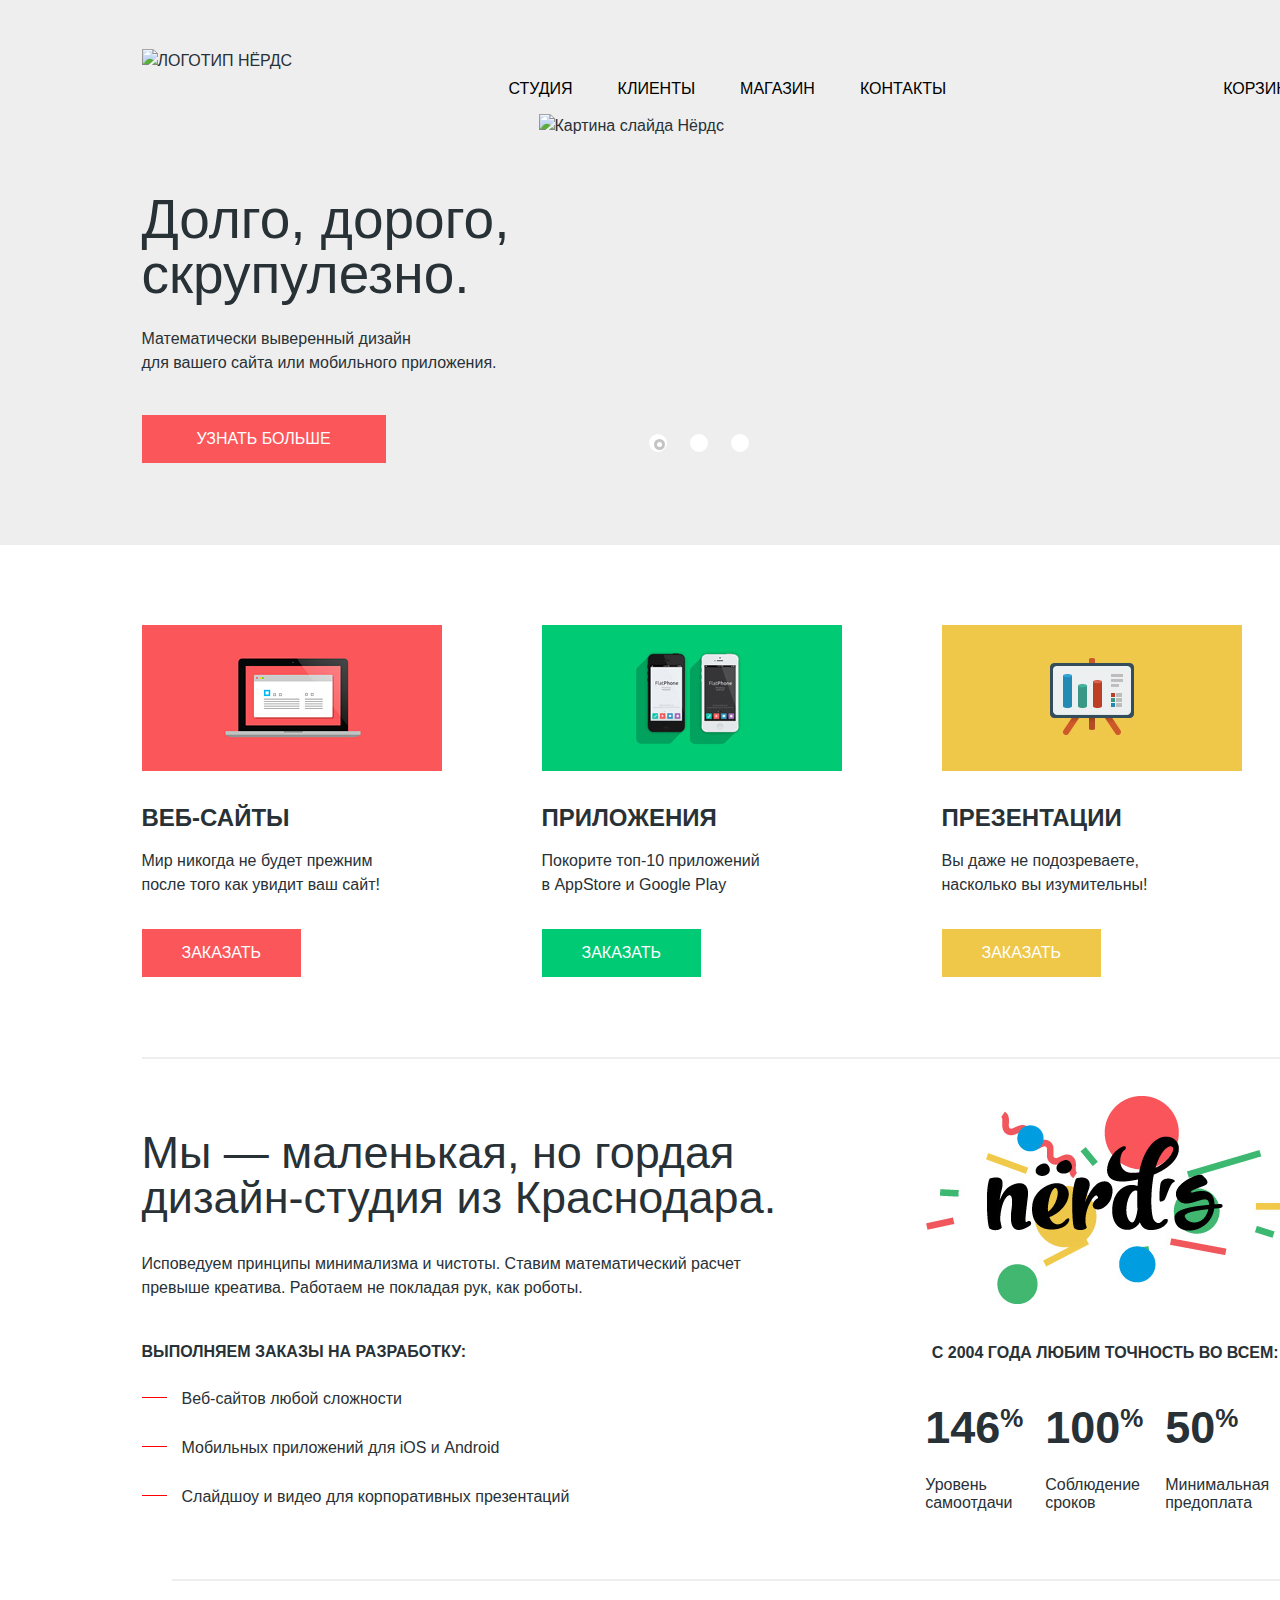
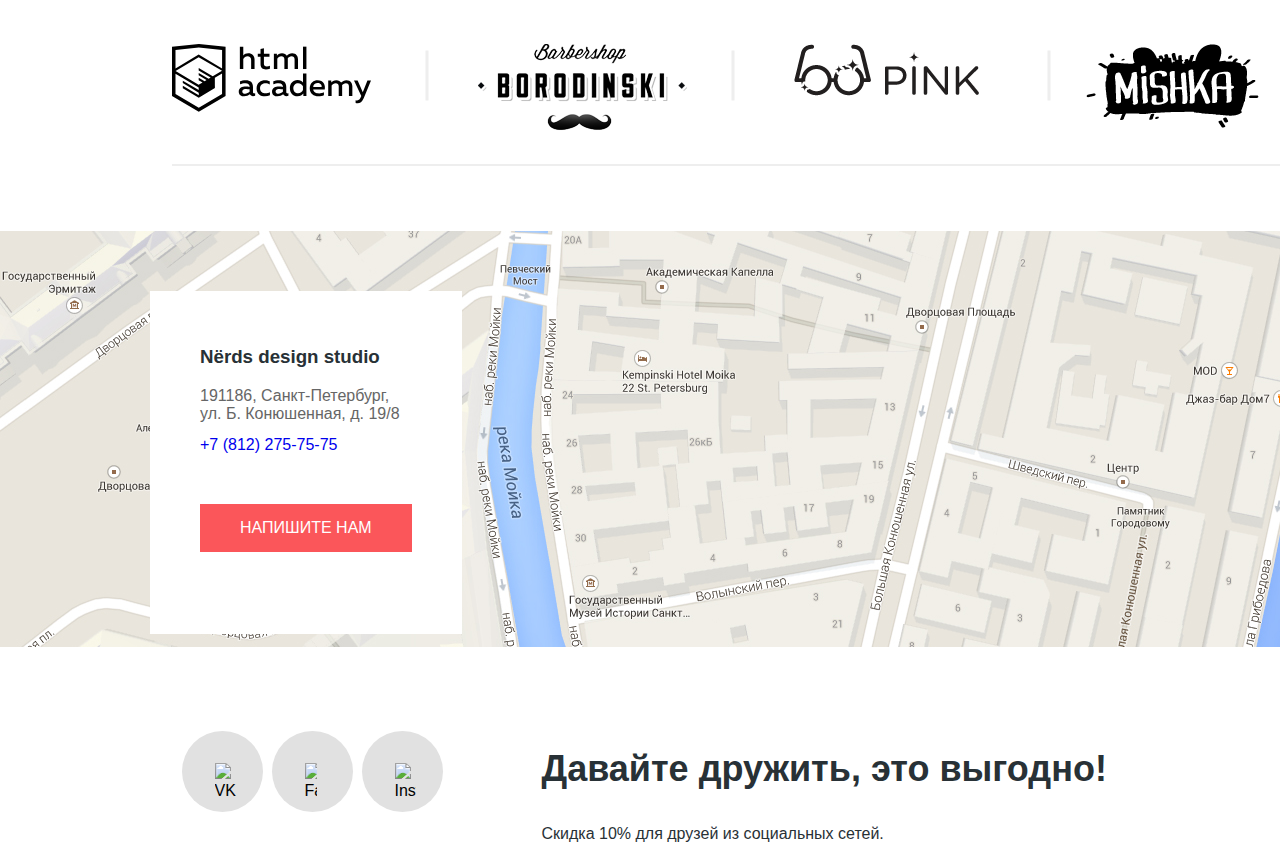
==== commit 49212a7e: "Попытка2" ====
--- a/index.html
+++ b/index.html
@@ -1,75 +1,61 @@
 <!DOCTYPE html>
 <html class="page" lang="ru">
-  <head>
-    <meta charset="utf-8" />
-    <link rel="stylesheet" href="css/normalize.css" />
-    <link rel="stylesheet" href="css/style.css" />
-    <link rel="icon" href="favicon.ico" />
-    <link rel="manifest" href="manifest.webmanifest" />
-    <title>HTML Academy: Нёрдс</title>
-  </head>
 
-  <body class="page-body">
-    <header class="main-header">
-      <div class="main-header-div container">
-        <a class="main-header-logo">
-          <img
-            src="img/logo/nerds-logo.svg"
-            width="160"
-            height="65"
-            alt="Логотип Нёрдс"
-          />
-        </a>
-        <nav>
-          <ul class="list-navigation">
-            <li class="item-navigation">
-              <a href="#">Студия</a>
-            </li>
-            <li class="item-navigation">
-              <a href="#">Клиенты</a>
-            </li>
-            <li class="item-navigation">
-              <a href="catalog.html">Магазин</a>
-            </li>
-            <li class="item-navigation">
-              <a href="#">Контакты</a>
-            </li>
-          </ul>
-        </nav>
-        <a class="link-cart" href="#">
-          <!-- <img
-            src="img/icon/cart-icon.svg"
-            width="15"
-            height="11"
-            alt="Корзина"
-          /> -->
-          <span class="cart-text">Корзина</span>
-        </a>
-      </div>
-    </header>
-    <main>
-      <h1 class="visually-hidden">Интернет магазин дизайн-студия "Nerds"</h1>
-      <div class="slideshow">
-        <div class="container">
-          <div class="slide slide-one">
-            <article class="article">
-              <p class="slide-slogan">Долго, дорого,<br />скрупулезно.</p>
-              <p class="text">
-                Математически выверенный дизайн <br />для вашего сайта или
-                мобильного приложения.
-              </p>
-              <a class="button button-slide" href="#">УЗНАТЬ БОЛЬШЕ</a>
-            </article>
-            <div class="slide-photo">
-              <img
-                src="img/photo/nerds-index-slide1.png"
-                width="760"
-                height="431"
-                alt="Картина слайда Нёрдс"
-              />
-            </div>
+<head>
+  <meta charset="utf-8" />
+  <link rel="stylesheet" href="css/normalize.css" />
+  <link rel="stylesheet" href="css/style.css" />
+  <link rel="icon" href="favicon.ico" />
+  <link rel="manifest" href="manifest.webmanifest" />
+  <script src="./js/script.js"></script>
+  <title>HTML Academy: Нёрдс</title>
+</head>
+
+<body class="page-body">
+  <header class="main-header">
+    <div class="main-header-div container">
+      <a class="main-header-logo">
+        <img src="img/logo/nerds-logo.svg" width="160" height="65" alt="Логотип Нёрдс" />
+      </a>
+      <nav class="main-nav">
+        <ul class="list-navigation">
+          <li class="item-navigation">
+            <a href="#">Студия</a>
+          </li>
+          <li class="item-navigation">
+            <a href="#">Клиенты</a>
+          </li>
+          <li class="item-navigation">
+            <a href="catalog.html">Магазин</a>
+          </li>
+          <li class="item-navigation">
+            <a href="#">Контакты</a>
+          </li>
+        </ul>
+      </nav>
+      <a class="link-cart" href="#">
+        <span class="cart-text">Корзина</span>
+      </a>
+    </div>
+  </header>
+  <main>
+    <h1 class="visually-hidden">Интернет магазин дизайн-студия "Nerds"</h1>
+    <div class="slideshow">
+      <div class="container">
+        <div class="slide slide-one">
+          <article class="article">
+            <p class="slide-slogan">Долго, дорого,<br />скрупулезно.</p>
+            <p class="text">
+              Математически выверенный дизайн <br />для вашего сайта или
+              мобильного приложения.
+            </p>
+            <a class="button button-slide" href="#">УЗНАТЬ БОЛЬШЕ</a>
+          </article>
+          <div class="slide-photo">
+            <img src="img/photo/nerds-index-slide1.png" width="760" height="431" alt="Картина слайда Нёрдс" />
           </div>
-          <!-- <div class="slide slide-two">
+        </div>
+        <div class="slide slide-two visually-hidden">
           <article class="article">
             <p class="slide-slogan">Любим математику как никто другой</p>
             <p class="text">
@@ -79,341 +65,206 @@
             <a class="button" href="#">УЗНАТЬ БОЛЬШЕ</a>
           </article>
           <div>
-            <img
-              src="img/photo/nerds-index-slide2.png"
-              width="760"
-              height="431"
-              alt="Картина второго слайда Нёрдс"
-            />
+            <img src="img/photo/nerds-index-slide2.png" width="760" height="431" alt="Картина второго слайда Нёрдс" />
           </div>
         </div>
-        <div class="slide slide-three">
+        <div class="slide slide-three visually-hidden">
           <article class="article">
             <p class="slide-slogan">Только ночь,только хардкор</p>
             <p class="text">
               Работать днем, как все? Мы против этого.<br />
               Ближе к полуночи работа только начинается.
             </p>
-            <a href="#" class="button">УЗНАТЬ БОЛЬШЕ</a>
+            <a href="#" class="button button-slide">УЗНАТЬ БОЛЬШЕ</a>
           </article>
           <div>
-            <img
-              src="img/photo/nerds-index-slide3.png"
-              width="760"
-              height="431"
-              alt="Картина слайда Нёрдс"
-            />
+            <img src="img/photo/nerds-index-slide3.png" width="760" height="431" alt="Картина слайда Нёрдс" />
           </div>
-        </div> -->
-          <div class="slider-controls">
-            <button
-           class="current"
-              type="button"
-              aria-label="Первый слайд"
-            ></button>
-            <button type="button" aria-label="Второй слайд"></button>
-            <button type="button" aria-label="Третий слайд"></button>
-          </div>
-        </div>
-      </div>
+        </div>
+        <div class="slider-controls">
+          <button class="current" type="button" aria-label="Первый слайд"></button>
+          <button type="button" aria-label="Второй слайд"></button>
+          <button type="button" aria-label="Третий слайд"></button>
+        </div>
+      </div>
+    </div>
+    <div class="container">
+      <section class="services-section">
+        <h2 class="visually-hidden">Услуги</h2>
+        <ul class="list-services">
+          <li>
+            <img src="img/photo/web-site.png" width="300" height="146" alt="Веб-сайты" />
+            <h3 class="services-header">Веб-сайты</h3>
+            <p class="services-slogan">
+              Мир никогда не будет прежним <br />
+              после того как увидит ваш сайт!
+            </p>
+            <a class="button" href="#">Заказать</a>
+          </li>
+          <li>
+            <img src="img/photo/mobile-app.png" width="300" height="146" alt="Приложения" />
+            <h3 class="services-header">Приложения</h3>
+            <p class="services-slogan">
+              Покорите топ-10 приложений <br />
+              в AppStore и Google Play
+            </p>
+            <a class="button button-mobile-app" href="#">Заказать</a>
+          </li>
+          <li>
+            <img src="img/photo/presentation.png" width="300" height="146" alt="Презентации" />
+            <h3 class="services-header">Презентации</h3>
+            <p class="services-slogan">
+              Вы даже не подозреваете, <br />
+              насколько вы изумительны!
+            </p>
+            <a class="button button-presentation" href="#">Заказать</a>
+          </li>
+        </ul>
+      </section>
+      <section class="benefits-section">
+        <h2 class="visually-hidden">О нас</h2>
+        <div class="benefits-column-one">
+          <p class="text-header">
+            Мы — маленькая, но гордая<br />дизайн-студия из Краснодара.
+          </p>
+          <p class="text">
+            Исповедуем принципы минимализма и чистоты. Ставим математический
+            расчет <br />
+            превыше креатива. Работаем не покладая рук, как роботы.
+          </p>
+          <p class="orders-text">Выполняем заказы на разработку:</p>
+          <ul class="list-orders">
+            <li class="item-order">Веб-сайтов любой сложности</li>
+            <li class="item-order">Мобильных приложений для iOS и Android</li>
+            <li class="item-order">
+              Слайдшоу и видео для корпоративных презентаций
+            </li>
+          </ul>
+        </div>
+        <div class="benefits-column-two">
+          <img src="img/photo/img-nerds.png" width="360" height="208" alt="Картина Нёрдс" class="benefits-img" />
+          <p class="benefits-text">с 2004 года Любим точность во всем:</p>
+          <ul class="list-benefits">
+            <li class="item-benefit">
+              <p class="percent">146<sup class="percent-symbol">%</sup></p>
+              <p class="desc-percent">
+                Уровень <br />
+                самоотдачи
+              </p>
+            </li>
+            <li class="item-benefit">
+              <p class="percent">100<sup class="percent-symbol">%</sup></p>
+              <p class="desc-percent">
+                Соблюдение <br />
+                сроков
+              </p>
+            </li>
+            <li class="item-benefit">
+              <p class="percent">50<sup class="percent-symbol">%</sup></p>
+              <p class="desc-percent">
+                Минимальная <br />
+                предоплата
+              </p>
+            </li>
+          </ul>
+        </div>
+      </section>
+      <section class="partners-section">
+        <h2 class="visually-hidden">Партнеры</h2>
+        <ul class="list-partners">
+          <li class="item-partner">
+            <a href="https://htmlacademy.ru/intensive/htmlcss">
+              <img src="img/logo/logo-html-academy.svg" width="199" height="68" alt="Лого HTML Академии" />
+            </a>
+          </li>
+          <li class="item-partner">
+            <a>
+              <img src="img/logo/logo-barbershop.svg" width="209" height="90" alt="Лого Барбершопа" />
+            </a>
+          </li>
+          <li class="item-partner">
+            <a>
+              <img src="img/logo/logo-pink.svg" width="185" height="52" alt="Pink" />
+            </a>
+          </li>
+          <li class="item-partner">
+            <a>
+              <img src="img/logo/logo-mishka.svg" width="173" height="84" alt="Лого Miska" />
+            </a>
+          </li>
+        </ul>
+      </section>
+    </div>
+  </main>
+  <footer>
+    <section class="section-map">
+      <h2 class="visually-hidden">Как до нас добраться</h2>
+      <iframe
+        src="https://www.google.com/maps/embed?pb=!1m18!1m12!1m3!1d1998.6037872533252!2d30.32085871602278!3d59.938716481876185!2m3!1f0!2f0!3f0!3m2!1i1024!2i768!4f13.1!3m3!1m2!1s0x4696310fca145cc1%3A0x42b32648d8238007!2z0JHQvtC70YzRiNCw0Y8g0JrQvtC90Y7RiNC10L3QvdCw0Y8g0YPQuy4sIDE5LzgsINCh0LDQvdC60YIt0J_QtdGC0LXRgNCx0YPRgNCzLCDQoNC-0YHRgdC40Y8sIDE5MTE4Ng!5e0!3m2!1sru!2s!4v1616151862139!5m2!1sru!2s"
+        width="1440" height="416" allowfullscreen loading="lazy"></iframe>
+      <article class="address-article">
+        <h3 class="address-header">Nёrds design studio</h3>
+        <p class="address-text">
+          191186, Санкт-Петербург,<br />
+          ул. Б. Конюшенная, д. 19/8
+        </p>
+        <a href="tel:+78122757575">+7 (812) 275-75-75</a>
+        <a class="button address-button" href="#">
+          Напишите нам
+        </a>
+      </article>
+    </section>
+    <div class="sub-footer container">
+      <div class="social-container">
+        <h2 class="visually-hidden">Социальная сеть</h2>
+        <ul class="list-social">
+          <li class="item-social">
+            <a href="https://vk.com/" target="_blank">
+              <img src="img/icon/vk-icon.svg" width="26" height="15" alt="VK" />
+            </a>
+          </li>
+          <li class="item-social">
+            <a href="https://www.facebook.com/" target="_blank">
+              <img src="img/icon/fb-icon.svg" width="12" height="22" alt="Facebook" />
+            </a>
+          </li>
+          <li class="item-social">
+            <a href="https://www.instagram.com/" target="_blank">
+              <img src="img/icon/insta-icon.svg" width="21" height="21" alt="Instagram" />
+            </a>
+          </li>
+        </ul>
+      </div>
+      <div class="footer-div">
+        <p class="footer-slogan">Давайте дружить, это выгодно!</p>
+        <p class="footer-text">Скидка 10% для друзей из социальных сетей.</p>
+      </div>
+    </div>
+  </footer>
+  <section class="modal modal-feedback">
+    <form class="form-feedback" action="https://echo.htmlacademy.ru/" method="POST">
+      <h2 class="feedback-legend">Напишите нам</h2>
+      <div class="feedback-center-container">
+        <div class="feedback-name-div">
+          <label class="feedback-label" for="fullname">Ваше имя:</label>
+          <input class="feedback-input" type="text" name="fullname" id="fullname" placeholder="Имя Фамилия" />
+        </div>
+        <div class="feedback-email-div">
+          <label class="feedback-label" for="email">Ваш email:</label>
+          <input class="feedback-input" type="email" name="email" id="email" placeholder="email@example.com" />
+        </div>
+        <div class="feedback-message-div">
+          <label class="feedback-label" for="message">Текст письма:</label>
+          <textarea class="feedback-input" name="message" rows="10" id="message"
+            placeholder="В свободной форме"></textarea>
+        </div>
+        <button class="button feedback-button" type="submit">
+          Отправить
+        </button>
+      </div>
+    </form>
+    <button class="modal-close" type="button" aria-label="Закрыть"></button>
+  </section>
+</body>
 
-      <div class="container">
-        <section class="services-section">
-          <h2 class="visually-hidden">Услуги</h2>
-          <ul class="list-services">
-            <li>
-              <img
-                src="img/photo/web-site.png"
-                width="300"
-                height="146"
-                alt="Веб-сайты"
-              />
-              <h3 class="services-header">Веб-сайты</h3>
-              <p class="services-slogan">
-                Мир никогда не будет прежним <br />
-                после того как увидит ваш сайт!
-              </p>
-
-              <a class="button" href="#">Заказать</a>
-            </li>
-            <li>
-              <img
-                src="img/photo/mobile-app.png"
-                width="300"
-                height="146"
-                alt="Приложения"
-              />
-              <h3 class="services-header">Приложения</h3>
-              <p class="services-slogan">
-                Покорите топ-10 приложений <br />
-                в AppStore и Google Play
-              </p>
-              <a class="button button-mobile-app" href="#">Заказать</a>
-            </li>
-            <li>
-              <img
-                src="img/photo/presentation.png"
-                width="300"
-                height="146"
-                alt="Презентации"
-              />
-              <h3 class="services-header">Презентации</h3>
-              <p class="services-slogan">
-                Вы даже не подозреваете, <br />
-                насколько вы изумительны!
-              </p>
-              <a class="button button-presentation" href="#">Заказать</a>
-            </li>
-          </ul>
-          <!-- <article class="services-article article-one">
-          <img src="img/photo/web-site.png" width="350" height="146" alt="Веб-сайты" />
-          <h3 class="services-header">Веб-сайты</h3>
-          <p class="services-slogan">
-            Мир никогда не будет прежним <br />
-            после того как увидит ваш сайт!
-          </p>
-
-          <a class="button but-services" href="#">Заказать</a>
-        </article>
-        <article class="services-article">
-          <img src="img/photo/mobile-app.png" width="300" height="146" alt="Приложения" />
-          <h3 class="services-header">Приложения</h3>
-          <p class="services-slogan">
-            Покорите топ-10 приложений <br />
-            в AppStore и Google Play
-          </p>
-          <a class="button" href="#">Заказать</a>
-        </article>
-        <article class="services-article">
-          <img src="img/photo/presentation.png" width="300" height="146" alt="Презентации" />
-          <h3 class="services-header">Презентации</h3>
-          <p class="services-slogan">
-            Вы даже не подозреваете, <br />
-            насколько вы изумительны!
-          </p>
-          <a class="button" href="#">Заказать</a>
-        </article> -->
-        </section>
-        <section class="benefits-section">
-          <h2 class="visually-hidden">О нас</h2>
-
-          <div class="benefits-column-one">
-            <!-- <div class="desc-benefits"> -->
-            <p class="text-header">
-              Мы — маленькая, но гордая<br />дизайн-студия из Краснодара.
-            </p>
-            <p class="text">
-              Исповедуем принципы минимализма и чистоты. Ставим математический
-              расчет <br />
-              превыше креатива. Работаем не покладая рук, как роботы.
-            </p>
-            <!-- </div>
-
-        <div class="orders"> -->
-            <p class="orders-text">Выполняем заказы на разработку:</p>
-            <ul class="list-orders">
-              <li class="item-order">Веб-сайтов любой сложности</li>
-              <li class="item-order">Мобильных приложений для iOS и Android</li>
-              <li class="item-order">
-                Слайдшоу и видео для корпоративных презентаций
-              </li>
-            </ul>
-          </div>
-
-          <div class="benefits-column-two">
-            <img
-              src="img/photo/img-nerds.png"
-              width="360"
-              height="208"
-              alt="Картина Нёрдс"
-              class="benefits-img"
-            />
-            <p class="benefits-text">с 2004 года Любим точность во всем:</p>
-            <ul class="list-benefits">
-              <li class="item-benefit">
-                <p class="percent">146<sup class="percent-symbol">%</sup></p>
-                <p class="desc-percent">
-                  Уровень <br />
-                  самоотдачи
-                </p>
-              </li>
-              <li class="item-benefit">
-                <p class="percent">100<sup class="percent-symbol">%</sup></p>
-                <p class="desc-percent">
-                  Соблюдение <br />
-                  сроков
-                </p>
-              </li>
-              <li class="item-benefit">
-                <p class="percent">50<sup class="percent-symbol">%</sup></p>
-                <p class="desc-percent">
-                  Минимальная <br />
-                  предоплата
-                </p>
-              </li>
-            </ul>
-          </div>
-        </section>
-        <section class="partners-section">
-          <h2 class="visually-hidden">Партнеры</h2>
-          <ul class="list-partners">
-            <li class="item-partner">
-              <a href="https://htmlacademy.ru/intensive/htmlcss">
-                <img
-                  src="img/logo/logo-html-academy.svg"
-                  width="199"
-                  height="78"
-                  alt="Лого HTML Academy"
-                />
-              </a>
-            </li>
-            <li class="item-partner">
-              <a>
-                <img
-                  src="img/logo/logo-barbershop.svg"
-                  width="209"
-                  height="90"
-                  alt="Лого Barbershop Borodinski"
-                />
-              </a>
-            </li>
-            <li class="item-partner">
-              <a>
-                <img
-                  src="img/logo/logo-pink.svg"
-                  width="185"
-                  height="52"
-                  alt="Pink"
-                />
-              </a>
-            </li>
-            <li class="item-partner">
-              <a>
-                <img
-                  src="img/logo/logo-mishka.svg"
-                  width="173"
-                  height="84"
-                  alt="Лого Miska"
-                />
-              </a>
-            </li>
-          </ul>
-        </section>
-      </div>
-    </main>
-    <footer>
-      <section class="section-map">
-        <h2 class="visually-hidden">Как до нас добраться</h2>
-        <iframe
-          src="https://www.google.com/maps/embed?pb=!1m18!1m12!1m3!1d1998.6037872533252!2d30.32085871602278!3d59.938716481876185!2m3!1f0!2f0!3f0!3m2!1i1024!2i768!4f13.1!3m3!1m2!1s0x4696310fca145cc1%3A0x42b32648d8238007!2z0JHQvtC70YzRiNCw0Y8g0JrQvtC90Y7RiNC10L3QvdCw0Y8g0YPQuy4sIDE5LzgsINCh0LDQvdC60YIt0J_QtdGC0LXRgNCx0YPRgNCzLCDQoNC-0YHRgdC40Y8sIDE5MTE4Ng!5e0!3m2!1sru!2s!4v1616151862139!5m2!1sru!2s"
-          width="1440"
-          height="416"
-          allowfullscreen
-          loading="lazy"
-        ></iframe>
-
-        <article class="address-article">
-          <h3 class="address-header">NЁRDS DESIGN STUDIO</h3>
-          <p class="address-text">
-            191186, Санкт-Петербург,<br />
-            ул. Б. Конюшенная, д. 19/8
-          </p>
-          <a href="tel:+78122757575">+7 (812) 275-75-75</a>
-          <button class="button contact-button" type="button">
-            Напишите нам
-          </button>
-        </article>
-      </section>
-      <div class="sub-footer container">
-        <div class="social-container">
-          <h2 class="visually-hidden">Социальная сеть</h2>
-          <ul class="list-social">
-            <li class="item-social">
-              <a href="https://vk.com/" target="_blank">
-                <img
-                  src="img/icon/vk-icon.svg"
-                  width="26"
-                  height="15"
-                  alt="VK"
-                />
-              </a>
-            </li>
-            <li class="item-social">
-              <a href="https://www.facebook.com/" target="_blank">
-                <img
-                  src="img/icon/fb-icon.svg"
-                  width="12"
-                  height="22"
-                  alt="Facebook"
-                />
-              </a>
-            </li>
-            <li class="item-social">
-              <a href="https://www.instagram.com/" target="_blank">
-                <img
-                  src="img/icon/insta-icon.svg"
-                  width="21"
-                  height="21"
-                  alt="Instagram"
-                />
-              </a>
-            </li>
-          </ul>
-        </div>
-        <div class="footer-div">
-          <p class="footer-slogan">Давайте дружить, это выгодно!</p>
-          <p class="footer-text">Скидка 10% для друзей из социальных сетей.</p>
-        </div>
-      </div>
-    </footer>
-
-    <section class="modal modal-feedback">
-      <form
-        class="form-feedback"
-        action="https://echo.htmlacademy.ru/"
-        method="POST"
-      >
-        <div>
-          <legend class="feedback-legend">Напишите нам</legend>
-        </div>
-        <div class="feedback-center-container">
-          <div class="feedback-name-div">
-            <label class="feedback-label" for="fullname">Ваше имя:</label>
-            <input
-              class="feedback-input"
-              type="text"
-              name="fullname"
-              id="fullname"
-              placeholder="Имя Фамилия"
-            />
-          </div>
-          <div class="feedback-email-div">
-            <label class="feedback-label" for="email">Ваш email:</label>
-            <input
-              class="feedback-input"
-              type="email"
-              name="email"
-              id="email"
-              placeholder="email@example.com"
-            />
-          </div>
-          <div class="feedback-message-div">
-            <label class="feedback-label" for="message">Текст письма:</label>
-            <textarea
-              class="feedback-input"
-              name="message"
-              rows="10"
-              id="message"
-              placeholder="В свободной форме"
-            ></textarea>
-          </div>
-
-          <button class="button feedback-button" type="submit">
-            Отправить
-          </button>
-        </div>
-      </form>
-      <button class="modal-close" type="button" aria-label="Закрыть"></button>
-    </section>
-  </body>
 </html>
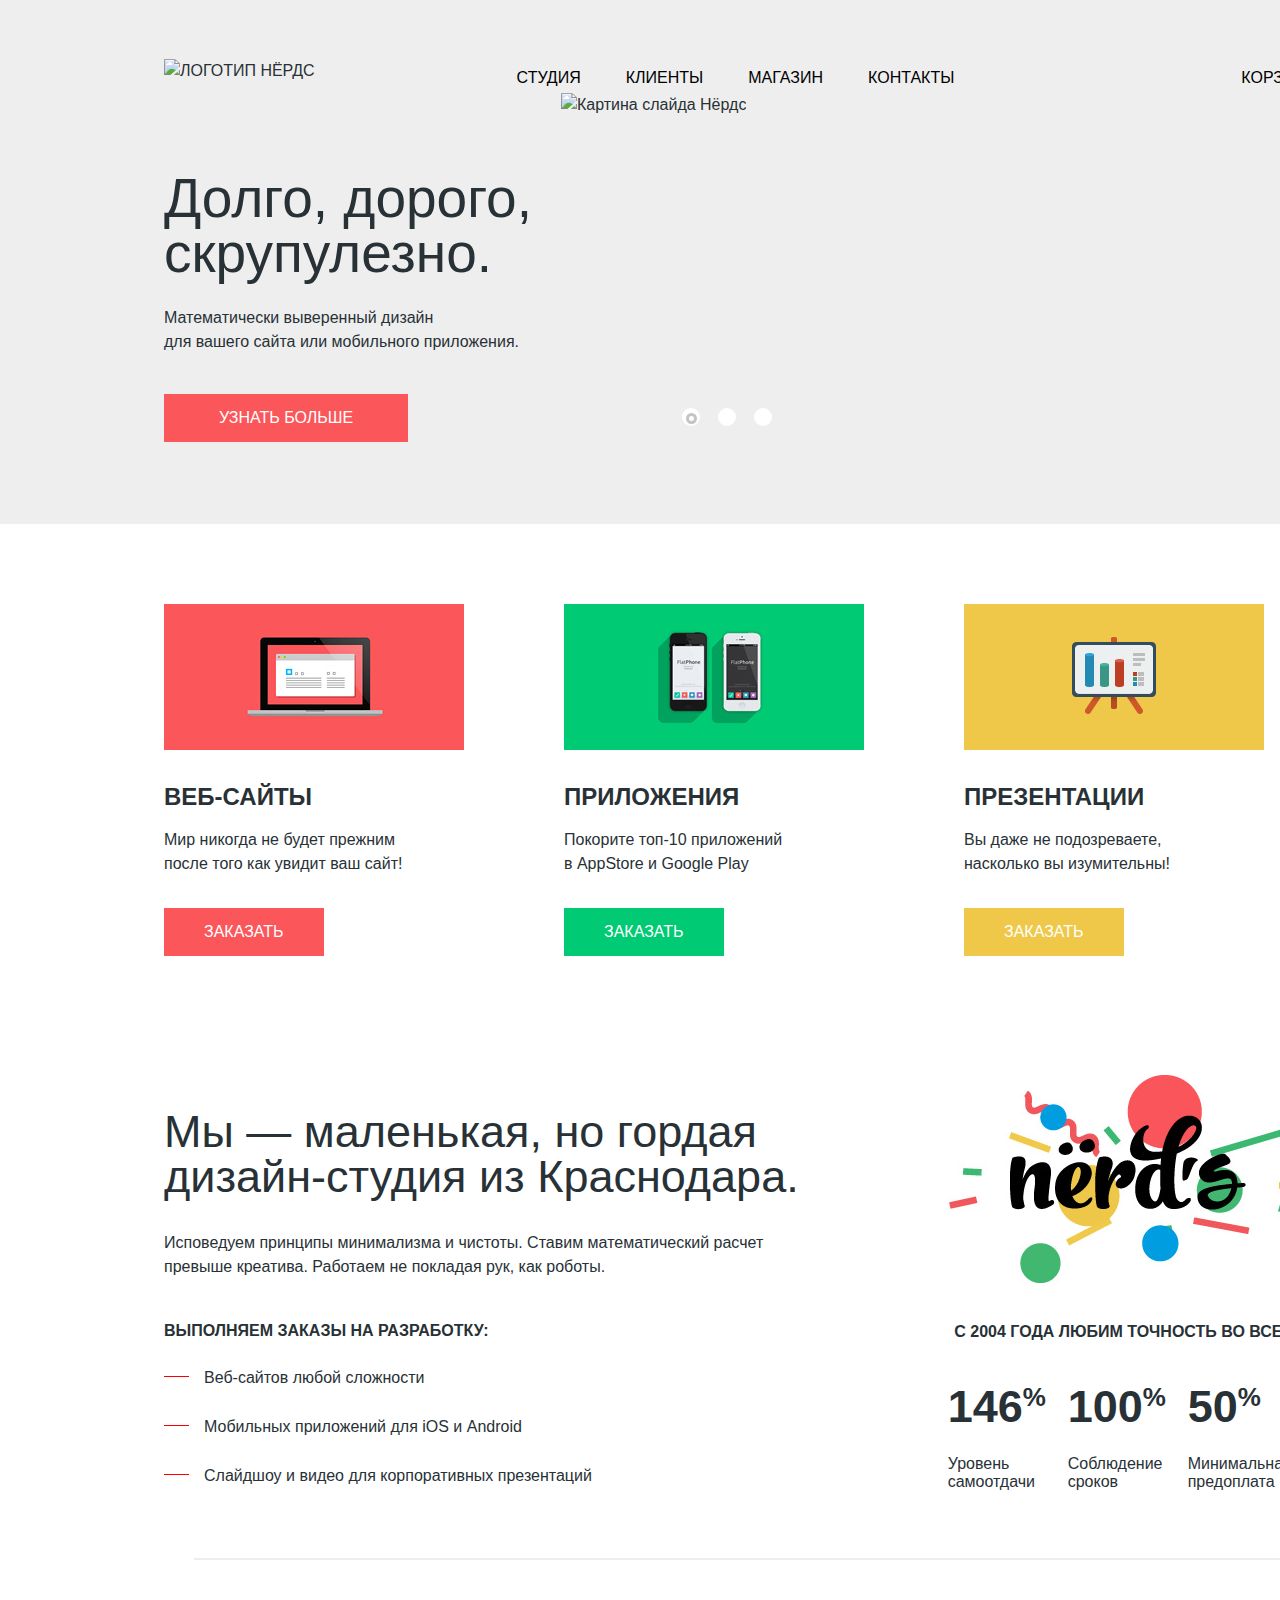
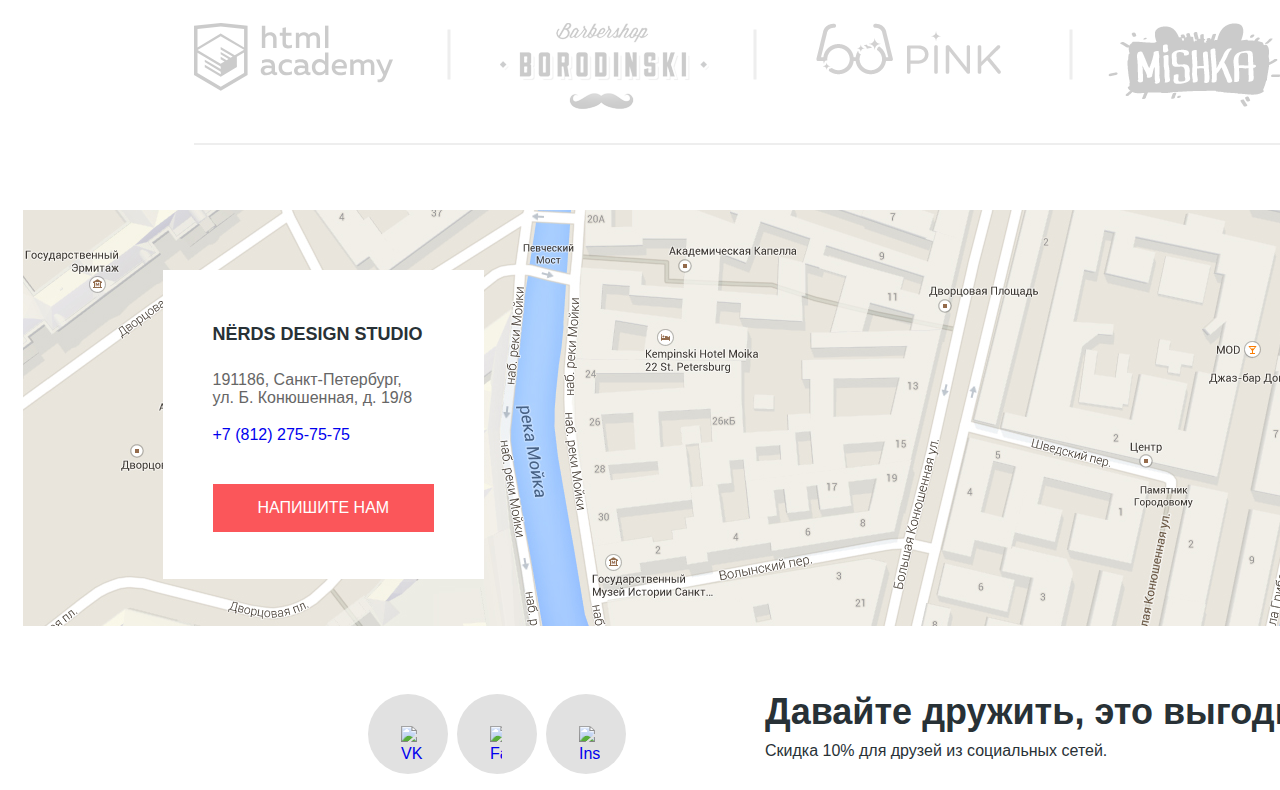
==== commit 70849d08: "end" ====
--- a/index.html
+++ b/index.html
@@ -201,7 +201,7 @@
       <h2 class="visually-hidden">Как до нас добраться</h2>
       <iframe
         src="https://www.google.com/maps/embed?pb=!1m18!1m12!1m3!1d1998.6037872533252!2d30.32085871602278!3d59.938716481876185!2m3!1f0!2f0!3f0!3m2!1i1024!2i768!4f13.1!3m3!1m2!1s0x4696310fca145cc1%3A0x42b32648d8238007!2z0JHQvtC70YzRiNCw0Y8g0JrQvtC90Y7RiNC10L3QvdCw0Y8g0YPQuy4sIDE5LzgsINCh0LDQvdC60YIt0J_QtdGC0LXRgNCx0YPRgNCzLCDQoNC-0YHRgdC40Y8sIDE5MTE4Ng!5e0!3m2!1sru!2s!4v1616151862139!5m2!1sru!2s"
-        width="1440" height="416" allowfullscreen loading="lazy"></iframe>
+        width="1200" height="416" allowfullscreen loading="lazy"></iframe>
       <article class="address-article">
         <h3 class="address-header">Nёrds design studio</h3>
         <p class="address-text">
--- a/css/style.css
+++ b/css/style.css
@@ -42,6 +42,13 @@
   --border-pagination: #dbdbdb;
   --border-feedback-fieldset: #d7dcde;
   --modal-text-box-color: #444444;
+  --address-text: #666666;
+  --slider-border: #c4c4c4;
+  /* rgba */
+  --basic-black-rgba: 0, 0, 0;
+  --modal-close-rgba: 251, 86, 90;
+  --basic-white-rgba: 255, 255, 255;
+  --filter-border-rgba: 40, 49, 54;
 }
 
 .page {
@@ -49,7 +56,7 @@
 }
 
 .page-body {
-  min-width: 1440px;
+  min-width: 960px;
   margin: 0px;
   padding: 0px;
   font-family: "Roboto", "Arial", sans-serif;
@@ -78,11 +85,6 @@
   text-decoration: none;
 }
 
-li > a {
-  list-style: none;
-  color: var(--basic-black);
-}
-
 .visually-hidden {
   position: absolute;
   width: 1px;
@@ -95,6 +97,7 @@
   clip: rect(0 0 0 0);
   overflow: hidden;
 }
+
 .pagination-number,
 .address-text,
 .button {
@@ -102,6 +105,7 @@
   color: var(--basic-white);
   text-align: center;
   font-weight: 500;
+  cursor: pointer;
 }
 
 /* Header */
@@ -113,52 +117,70 @@
 .main-header-div {
   display: flex;
   flex-direction: row;
-  justify-content: space-between;
+  /* justify-content: space-between; */
+  /* justify-content: center; */
   align-items: center;
   text-transform: uppercase;
 }
 
 .main-header-logo {
-  width: 160px;
-  height: 65px;
-}
-
-/* .main-header-nav {
-  display: flex;
-  flex-direction: row;
-  align-items: center;
-  justify-content: space-between;
-  min-width: 437px;
-  height: 30px;
-} */
+  max-width: 160px;
+  max-height: 65px;
+}
+
+.main-nav {
+  margin-right: 246px;
+  margin-left: 202px;
+}
+
+.main-header-logo-catalog :hover {
+  opacity: 0.7;
+  cursor: pointer;
+}
+
+.main-header-logo-catalog :focus {
+  opacity: 0.3;
+  cursor: pointer;
+}
 
 .item-navigation {
+  position:relative;
   line-height: 30px;
   font-weight: 500;
+}
+
+.item-navigation:not(:last-child) {
   margin-right: 45px;
 }
 
 .item-navigation a {
   display: block;
-  /* outline: 5px solid green; */
-  /* outline-offset: -5px; */
-  /* padding: 25px 20px; */
-}
-
-.main-header-div a:hover,
+  color: var(--basic-black);
+}
+
+.link-cart:hover,
 .list-navigation a:hover {
   color: var(--basic-button);
 }
 
-.main-header-div a:focus,
+.link-cart:focus,
 .list-navigation a:focus {
   color: var(--basic-button-focus);
 }
 
+.active:after{
+  content:"";
+  position:absolute;
+  border-bottom-style: solid;
+  border-bottom-color: var(--basic-button);
+  width: 75px;
+  height: 1px;
+  bottom:-13px;
+}
+
 .list-navigation {
   list-style: none;
-  /* outline: 5px solid rgb(90, 12, 12);
-  outline-offset: -5px; */
+  color: var(--basic-extra);
   margin: 0;
   padding: 0;
   display: flex;
@@ -166,7 +188,7 @@
   justify-content: center;
   align-items: flex-start;
   padding-top: 14px;
-  flex-wrap: wrap;
+  /* flex-wrap: wrap; */
 }
 
 .list-navigation a {
@@ -180,6 +202,7 @@
   font-weight: 500;
   padding-top: 14px;
   color: var(--basic-black);
+  margin-left: 16px;
   /* outline: 5px solid rgb(90, 12, 12);
   outline-offset: -5px; */
 }
@@ -200,6 +223,7 @@
 }
 
 /* Head pages */
+
 .button {
   display: inline-block;
   background-color: var(--basic-button);
@@ -209,13 +233,14 @@
   text-align: center;
   vertical-align: middle;
 }
+
 .button:hover {
   background-color: var(--basic-button-hover);
 }
 
 .button:focus {
   background-color: var(--basic-button-click);
-  color:rgba(255,255,255, 0.3);
+  color: rgba(var(--basic-white-rgba), 0.3);
 }
 
 .button-mobile-app {
@@ -228,7 +253,7 @@
 
 .button-mobile-app:focus {
   background-color: var(--basic-button-mobile-app-click);
- color:rgba(255,255,255, 0.3);
+  color: rgba(var(--basic-white-rgba), 0.3);
 }
 
 .button-presentation {
@@ -241,7 +266,7 @@
 
 .button-presentation:focus {
   background-color: var(--basic-button-presentation-click);
-  color:rgba(255,255,255, 0.3);
+  color: rgba(var(--basic-white-rgba), 0.3);
 }
 
 .slideshow {
@@ -271,53 +296,54 @@
   margin-top: 78px;
   max-width: 397px;
 }
-.current::after {
+
+.current:after {
   position: absolute;
   padding: 0;
   width: 12px;
   height: 12px;
-  /* background-color: transparent; */
-  background-color: black;
-  border: 4px solid #c4c4c4;
+  background-color: transparent;
+  border: 4px solid var(--slider-border);
   border-radius: 50%;
-  /* cursor: pointer; */
   z-index: 1;
-  left:0;
-}
+  right: 2px;
+}
+
 .slider-controls {
   position: absolute;
-  top: 320px;
+  top: 315px;
   right: 48%;
   display: flex;
-  min-width: 100px;
+  min-width: 90px;
   justify-content: space-between;
 }
+
 .slider-controls button {
   position: relative;
   padding: 0;
   width: 18px;
   height: 18px;
   background-color: var(--basic-white);
-  /* background-color: black; */
   border: 2px solid var(--basic-white);
   border-radius: 50%;
   cursor: pointer;
 }
 
-.slider-controls .current::before {
+.slider-controls .current:before {
   position: absolute;
   padding: 0;
   content: "";
   width: 5px;
   height: 5px;
   z-index: 1;
-  left: 3px;
+  left: 2px;
   top: 3px;
   background-color: transparent;
-  border: 3px solid #c4c4c4;
+  border: 3px solid var(--slider-border);
   border-radius: 50%;
   cursor: pointer;
 }
+
 .article {
   margin: 0;
   padding: 0;
@@ -347,8 +373,7 @@
   position: absolute;
   background: var(--basic-light-gray);
   height: 2px;
-  width: 1158px;
-  /* bottom:-44px; */
+  /* width: 1158px; */
 }
 
 .text {
@@ -383,7 +408,6 @@
   margin-left: 30px;
   margin-bottom: 90px;
   position: relative;
-  /* outline: 5px solid green; */
 }
 
 .item-partner {
@@ -392,16 +416,30 @@
   padding: 0;
   margin-right: 40px;
 }
-.item-partner:not(:last-child):after{
-
+
+.item-partner a {
+  opacity: 0.2;
+}
+
+.item-partner a:focus {
+  opacity: 0.1;
+  cursor: pointer;
+}
+
+.item-partner a:hover {
+  opacity: 1;
+  cursor: pointer;
+}
+
+.item-partner:not(:last-child):after {
   position: absolute;
   content: "";
   background: var(--basic-light-gray);
   height: 3px;
   width: 50px;
   transform: rotate(90deg);
- left:230px;
- top:30px;
+  left: 230px;
+  top: 30px;
 }
 
 .partners-section:after {
@@ -424,17 +462,12 @@
 
 .list-partners {
   list-style: none;
-  /* display: grid;
-  grid-template-columns: 1fr 1fr 1fr 1fr; */
   list-style: none;
   display: flex;
   justify-content: space-between;
   flex-direction: row;
   margin: 0;
   padding: 0;
-  /* margin-top: 46px;
-  margin-bottom: 44px; */
-  /* outline: 5px solid red; */
 }
 
 .benefits-column-one {
@@ -442,10 +475,6 @@
   padding: 0;
   margin-right: 149px;
 }
-
-/* .benefits-column-two {
-  width: 374px;
-} */
 
 .benefits-column-two img {
   width: 360px;
@@ -489,20 +518,12 @@
   margin: 0;
 }
 
-/* .list-orders li:before {
-  content: "";
-  border-top: 1px solid var(--basic-button);
-  position: absolute;
-  width: 25px;
-  left: -38px;
-  top: 10px;
-} */
 .list-orders {
   list-style: none;
 }
+
 .item-order {
   margin-bottom: 25px;
-  /* margin-left: 10px; */
   position: relative;
 }
 
@@ -513,10 +534,6 @@
   width: 25px;
   left: -40px;
   top: 10px;
-  /* bottom: 0px;
-  left: 0px;
-  right: 0px;
-  top: 0px; */
 }
 
 /* Catalog page */
@@ -534,9 +551,12 @@
 .form-filter fieldset {
   border: none;
 }
-.catalog-button{
+
+.catalog-button {
   padding: 16px 70px;
-}
+  margin-top: 32px;
+}
+
 .range-controls {
   background-color: var(--basic-light-gray);
   height: 41px;
@@ -544,23 +564,75 @@
   padding-top: 39px;
   padding-right: 20px;
   padding-left: 20px;
-  margin-bottom: 15px;
+  /* margin-bottom: 20px; */
 }
 
 .range-controls .scale {
   position: relative;
+  height: 2px;
   height: 2px;
   background-color: var(--scale);
 }
-.catalog-header{
-text-transform:uppercase;
-font-size: 18px;
-font-weight: 700;
-line-height: 30px;
-letter-spacing: 0px;
-text-align: center;
-
-}
+
+.circle {
+  padding: 0;
+  width: 14px;
+  height: 14px;
+  background-color: var(--basic-white);
+  /* background-color: red; */
+  border-radius: 50%;
+  cursor: pointer;
+}
+
+.slider-product {
+  z-index: 1;
+  right: 78%;
+  top: 8px;
+  min-width: 60px;
+
+}
+
+.button-product {
+  position: relative;
+  padding: 0;
+  width: 6px;
+  height: 6px;
+  background-color: var(--basic-white);
+  /* background-color: black; */
+  /* border: 2px solid var(--basic-white); */
+  border-radius: 50%;
+  cursor: pointer;
+}
+
+.product-circle-container button {
+  position: relative;
+  padding: 0;
+  width: 10px;
+  height: 10px;
+  background-color: var(--basic-white);
+  /* background-color: black; */
+  border: 2px solid var(--basic-white);
+  border-radius: 50%;
+  cursor: pointer;
+}
+
+.catalog-header {
+  text-transform: uppercase;
+  font-size: 18px;
+  font-weight: 700;
+  line-height: 30px;
+  letter-spacing: 0px;
+  text-align: center;
+  padding: 0;
+  margin: 0;
+  margin-top: 26px;
+  margin-bottom: 12px;
+}
+
+.catalog-modal a:not(:last-child) {
+  color:var(--basic-black);
+}
+
 .range-controls .bar {
   width: 70%;
   height: 2px;
@@ -597,26 +669,14 @@
   bottom: -6px;
 }
 
-.min-price {
-  margin-right: 20px;
-}
-
-.min-price-label {
-  margin-right: 12px;
-}
-
 .price-controls input {
-  width: 60px;
+  width: 50px;
   padding: 10px;
   background-color: var(--basic-light-gray);
+  /* background-color: red; */
   border: none;
   border-radius: 5px;
-  text-align: center;
-}
-
-.price-controls label {
-  text-transform: uppercase;
-  display: inline-block;
+  text-align: right;
 }
 
 .button-filter {
@@ -633,12 +693,14 @@
 .button-filter:focus {
   background-color: var(--button-click);
   border: none;
-  color: rgba(0, 0, 0, 0.3);
+  /* color: rgba(0, 0, 0, 0.3); */
+  color: var(--basic-black);
+  opacity: 0.3;
 }
 
 .sort-navigation {
   display: flex;
-  margin-bottom: 50px;
+  margin-bottom: 54px;
   text-transform: uppercase;
 }
 
@@ -654,10 +716,26 @@
   justify-content: space-between;
   padding: 0;
   margin: 0;
+  margin-top: 8px;
 }
 
 .item-sort-filter {
   margin-right: 25px;
+}
+
+.item-sort-filter a {
+  color: var(--basic-black);
+  opacity: 0.3;
+}
+
+.item-sort-filter a:hover {
+  color: var(--basic-black);
+  opacity: 0.6;
+}
+
+.item-sort-filter a:focus {
+  color: var(--basic-black);
+  opacity: 1;
 }
 
 .icon-filter {
@@ -674,90 +752,67 @@
   list-style: none;
   margin: 0;
   padding: 0;
-}
-.result-sort-navigation .product{
-  margin-top: 31px;
-}
-.three-circles-container {
-  position: absolute;
-  top: 0;
-  left: 15px;
-  z-index: 20;
-  display: flex;
-  width: 73px;
-  justify-content: space-between;
-}
-
-.three-circles-container .circle {
-  padding: 0;
-  width: 13px;
-  height: 13px;
-  background-color: var(--basic-white);
-  border: 2px solid var(--basic-light-gray);
-  border-radius: 50%;
-  cursor: pointer;
-}
+  clear: both;
+}
+
+.result-sort-navigation .product {
+  margin-bottom: 31px;
+  clear: both;
+
+}
+
 .product {
-  width: 359px;
-  height: 578px;
-  /* margin-bottom: 31px; */
-  position: relative;
-  padding-top: 30px;
-  box-shadow: 0 5px 5px rgba(0, 0, 0, 0.05);
-  /* position: relative; */
-  /* outline: 5px solid blue; */
-  /* margin-right: 41px; */
-}
-
-.product a:before {
+  max-width: 358px;
+  max-height: 578px;
+  padding: 0px;
+  padding-top: 40px;
+  position: relative;
+  /* box-shadow: 0 5px 5px rgba(0, 0, 0, 0.05); */
+  clear: both;
+}
+
+.product>a:before {
   content: "";
   position: absolute;
   width: 360px;
   height: 40px;
   background-color: var(--basic-light-gray);
-  top: -10px;
-}
+  border-radius: 1%;
+  top: -5px;
+  clear: both;
+}
+
 .active-template a:before {
   background-color: var(--basic-active-template);
 }
-.catalog-modal{
+
+.catalog-modal {
   content: "";
   display: flex;
   flex-direction: column;
-  width:360px;
+  width: 360px;
   height: 231px;
   position: absolute;
-  top:360px;
   bottom: 0px;
-align-items: center;
-  /* bottom: 0px;
-  left: 0px; */
+  align-items: center;
   background-color: var(--basic-light-gray);
   z-index: 1;
 }
-.catalog-modal p{
+
+.catalog-modal p {
   margin-top: 0;
 }
-.catalog-text{
-  width:200px;
+
+.catalog-text {
+  width: 255px;
   display: flex;
   flex-wrap: wrap;
   text-align: center;
-}
-/* .product a:after {
-  content: "";
-  position: absolute;
-  width: 15px;
-  height: 15px;
-  background-color: var(--basic-white);
-  border: 5px solid red;
-  top: -10px;
-  border-radius: 50%;
-} */
+  padding: 0;
+  margin: 0;
+}
 
 .form-filter fieldset:first-child {
-  /* display: flex; */
-  /* flex-direction: column; */
   margin-bottom: 54px;
   width: 260px;
 }
@@ -766,11 +821,6 @@
   width: 260px;
 }
 
-/* .filter-price input {
-  width: 80px;
-  height: 38px;
-} */
-
 .filter-price legend {
   margin-bottom: 48px;
 }
@@ -782,13 +832,18 @@
 }
 
 .fieldset-grid {
-  margin-bottom: 43px;
+  margin-bottom: 30px;
   margin-left: 35px;
 }
 
+.fieldset-grid label {
+  margin-bottom: 20px;
+}
+
 .fieldset-grid legend {
+  margin: 0;
   margin-left: -33px;
-  margin-bottom: 10px;
+  margin-bottom: 13px;
 }
 
 .fieldset-feature {
@@ -806,102 +861,114 @@
   margin-left: -33px;
 }
 
-.filter-feature-checkbox + label:before {
+.filter-feature-checkbox+label:before {
   content: "";
   position: absolute;
   width: 20px;
   height: 20px;
   border: 2px solid var(--filter-radio);
   opacity: 0.5;
-  /* top: 0px; */
   left: -33px;
   border-radius: 20%;
 }
 
-
+.price-controls {
+  /* text-transform: uppercase; */
+  display: inline-block;
+  vertical-align: middle;
+  margin-top: 14px;
+}
+
+.price-controls label {
+  text-transform: uppercase;
+}
+
+.min-price-label {
+  margin-right: 11px;
+}
+
+.max-price-label {
+  margin-right: 12px;
+  margin-left: 33px;
+}
 
 .filter-label {
   line-height: 20px;
-  display: block;
-  position: relative;
-  cursor: pointer;
+  display: inline-block;
+  vertical-align: middle;
+  position: relative;
   user-select: none;
-  margin-bottom: 15px;
-  /* margin-bottom: 19px; */
-}
-.filter-label:hover{
-color: var(--basic-extra);
-opacity: 1;
-}
-.filter-label:focus{
-color: var(--basic-extra);
-opacity: 0.3;
-}
-.filter-grid-radio + label:before {
-  content: "";
-  position: absolute;
-  width: 13px;
-  height: 13px;
+}
+
+.filter-label:hover {
+  color: var(--basic-extra);
+  opacity: 1;
+}
+
+.filter-label:focus {
+  color: var(--basic-extra);
+  opacity: 0.3;
+}
+
+.filter-grid-radio+label:before {
+  content: "";
+  position: absolute;
+  width: 18px;
+  height: 18px;
   border: 4px solid var(--filter-radio);
   opacity: 0.5;
   left: -33px;
   border-radius: 50%;
-}
-
-/* .fieldset-grid label:hover {
-  opacity: 1;
-  color: var(--basic-active-template);
-} */
-
-.filter-grid-radio:hover + label:before {
+  bottom: -2px;
+}
+
+.filter-grid-radio:hover+label:before {
   border: 4px solid var(--basic-active-template);
   opacity: 1;
- 
-}
-.filter-grid-radio:focus:checked + label:before ,
-.filter-grid-radio:focus + label:before {
-  /* border: 4px solid var(--basic-active-template); */
+}
+
+.filter-grid-radio:focus:checked+label:before,
+.filter-grid-radio:focus+label:before {
   opacity: 0.3;
-  border: 4px solid rgba(40,49,54,0.3);
- /* color: rgba(40,49,54,0.3); */
-}
-.filter-feature-checkbox:checked + label:after {
+  border: 4px solid rgba(var(--filter-border-rgba), 0.3);
+}
+
+.filter-feature-checkbox:checked+label:after {
   content: "";
   position: absolute;
   width: 20px;
   height: 20px;
-  /* border: 3px solid var(--filter-radio); */
   background-image: url("../img/icon/checked-symbol.svg");
   opacity: 0.5;
   top: 0px;
   left: -29px;
-
-}
-.filter-feature-checkbox:hover:checked + label:after,
-.filter-feature-checkbox:hover + label::before {
-  /* border: 4px solid var(--basic-active-template); */
+}
+
+.filter-feature-checkbox:hover:checked+label:after,
+.filter-feature-checkbox:hover+label::before {
   opacity: 1;
-  /* border-radius: 20%; */
-}
-.filter-feature-checkbox:focus:checked + label:after,
-.filter-feature-checkbox:focus + label::before {
-  /* border: 4px solid var(--basic-active-template); */
+}
+
+.filter-feature-checkbox:focus:checked+label:after,
+.filter-feature-checkbox:focus+label::before {
   opacity: 0.3;
-  /* border-radius: 20%; */
-}
-.filter-grid-radio:checked + label:after {
-  content: "";
-  position: absolute;
-  width: 2px;
-  height: 2px;
+}
+
+.filter-grid-radio:checked+label:after {
+  content: "";
+  position: absolute;
+  width: 3px;
+  height: 3px;
   border: 3px solid var(--filter-radio);
   background-color: var(--filter-radio);
   opacity: 0.5;
-  top: 7px;
-  left: -27px;
+  top: 5px;
+  /* right: 0; */
+  left: -25px;
   border-radius: 50%;
 }
-.filter-grid-radio:hover:checked + label:after {
+
+.filter-grid-radio:hover:checked+label:after {
   content: "";
   position: absolute;
   width: 2px;
@@ -915,7 +982,6 @@
   opacity: 1;
 }
 
-
 .catalog-title {
   font-size: 55px;
   line-height: 55px;
@@ -935,7 +1001,7 @@
 }
 
 .services-header {
-  margin: 0;
+  /* margin: 0; */
   font-size: 24px;
   line-height: 30px;
   font-weight: 700;
@@ -944,11 +1010,11 @@
   margin-bottom: 16px;
 }
 
-
 .footer-slogan {
   font-size: 36px;
   line-height: 36px;
   font-weight: 700;
+  margin: 0;
 }
 
 .but-services {
@@ -958,17 +1024,22 @@
 
 .footer-text {
   line-height: 22px;
-}
-.pagination-container{
+  margin: 0;
+  margin-top: 10px;
+}
+
+.pagination-container {
   margin-bottom: 60px;
-  margin-top: 55px;
-}
+  margin-top: 24px;
+}
+
 .pagination {
   line-height: 18px;
   display: flex;
   margin: 0;
   padding: 0;
 }
+
 .pagination-number:not(:first-child) a:hover,
 .pagination li:not(:first-child):hover {
   background-color: var(--button-hover);
@@ -988,11 +1059,15 @@
 .pagination li {
   margin-right: 11px;
   background-color: var(--basic-light-gray);
-  padding: 16px 18px;
+  padding: 13px 18px;
+}
+
+.pagination-number a {
+  color: var(--basic-black);
 }
 
 .pagination .next {
-  padding: 15px 60px;
+  padding: 15px 80px;
   text-transform: uppercase;
 }
 
@@ -1002,7 +1077,6 @@
 
 /* Footer */
 .services-article {
-  outline: 5px solid #d7373b;
   margin: 0;
   padding: 0;
 }
@@ -1011,14 +1085,17 @@
   display: flex;
   flex-direction: row;
   margin-top: 68px;
-}
+  margin-left: 328px;
+}
+
 .social-container {
-  margin-right: 90px;
+  margin-right: 130px;
+  margin-top: 20px;
 }
 
 .item-social {
-  width: 81px;
-  height: 81px;
+  width: 80px;
+  height: 80px;
   margin-right: 9px;
   background: var(--social-shape);
   border-radius: 50%;
@@ -1042,12 +1119,15 @@
   background-color: var(--basic-button-click);
   opacity: 0.3;
 }
+
 .list-social {
   list-style: none;
   display: flex;
   flex-direction: row;
   align-items: center;
   justify-content: center;
+  /* margin-left: -45px; */
+  margin-top: -20px;
 }
 
 .list-benefits {
@@ -1059,14 +1139,6 @@
   margin-top: 31px;
 }
 
-/* .border {
-  border-bottom: 2px solid var(--basic-light-gray);
-} */
-
-/* .benefits-img {
-  outline: 5px solid blue;
-} */
-
 .section-map {
   background-image: url(../img/photo/map.png);
   margin-top: 60px;
@@ -1076,7 +1148,7 @@
 /* Modal */
 
 .modal {
-  /* display:none; */
+  display: none;
   position: fixed;
   top: 0;
   right: 0;
@@ -1084,8 +1156,9 @@
   left: 0;
   margin: auto;
   background-color: var(--basic-white);
-  box-shadow: 0 30px 50px rgba(0, 0, 0, 0.7);
-}
+  box-shadow: 0 30px 50px rgba(var(--basic-black-rgba), 0.7);
+}
+
 .modal-feedback {
   display: none;
   padding: 0;
@@ -1107,26 +1180,33 @@
   cursor: pointer;
 }
 
+.modal-show {
+  display: block;
+  /* animation: bounce 0.6s; */
+}
+
 .modal-close::before,
 .modal-close::after {
   content: "";
   position: absolute;
-  /* /* top: 10px; */
   right: 0px;
   width: 24px;
   height: 4px;
-  background-color: rgba(251, 86, 90, 0.3);
-}
+  background-color: rgba(var(--modal-close-rgba), 0.3);
+}
+
 .modal-close:hover:before,
 .modal-close:hover:after {
-  background-color: #fb565a;
+  background-color: var(--basic-button);
   border: none;
 }
+
 .modal-close:focus:before,
 .modal-close:focus:after {
   opacity: 0.5;
   border: none;
 }
+
 .modal-close::before {
   transform: rotate(45deg);
 }
@@ -1163,6 +1243,7 @@
   color: var(--basic-black);
   border: 2px solid var(--border-feedback-fieldset);
 }
+
 .form-feedback textarea {
   width: 760px;
   height: 118px;
@@ -1184,10 +1265,6 @@
 .button-slide {
   padding: 15px 55px;
 }
-.button-slide:focus{
-  background-color: var(--basic-button);
-  color:rgba(255,255,255, 0.3);
-}
 
 .feedback-email-div,
 .feedback-message-div,
@@ -1195,6 +1272,7 @@
   display: flex;
   flex-direction: column;
 }
+
 .feedback-button {
   margin-top: 48px;
   width: 259px;
@@ -1204,6 +1282,7 @@
 .feedback-message-div {
   margin-top: 30px;
 }
+
 .form-feedback input:invalid {
   border: 2px solid var(--basic-button);
   color: var(--basic-button);
@@ -1213,13 +1292,16 @@
   color: var(--modal-text-box-color);
   opacity: 0.5;
 }
+
 .form-feedback .feedback-input:focus {
   border: 2px solid var(--modal-text-box-color);
   opacity: 0.5;
 }
+
 .form-feedback .feedback-input:focus::placeholder {
   color: var(--modal-text-box-color);
 }
+
 .form-feedback .feedback-input:focus {
   border: 2px solid var(--modal-text-box-color);
   opacity: 1;
@@ -1227,41 +1309,48 @@
 
 .section-map iframe {
   position: relative;
-
   border: none;
 }
+
 .section-map {
   position: relative;
   margin: 0 auto;
   width: 1440px;
   height: 416px;
 }
+
 .address-article {
   display: flex;
   flex-direction: column;
-  /* width: 319px; */
-  height: 308px;
-  padding: 35px 50px 0px 50px;
-  position: absolute;
-  bottom: 20px;
+  padding: 49px 50px 47px 50px;
+  position: absolute;
   top: 60px;
-  left: 150px;
+  left: 140px;
   background-color: var(--basic-white);
   z-index: 1;
 }
 
+.address-button {
+  margin-top: 37px;
+  padding: 15px 45px;
+}
 
 .address-text {
-  color: #666666;
-  margin: 0;
+  color: var(--address-text);
   text-align: left;
-}
-
-.address-article a {
-  margin-bottom: 37px;
-  margin-top: 10px;
-}
+  margin-top: 22px;
+}
+
 .contact-button {
   width: 219px;
   height: 50px;
 }
+
+.address-header {
+  padding: 0;
+  margin: 0;
+  font-size: 18px;
+  line-height: 30px;
+  /* font-weight: 700px; */
+  text-transform: uppercase;
+}